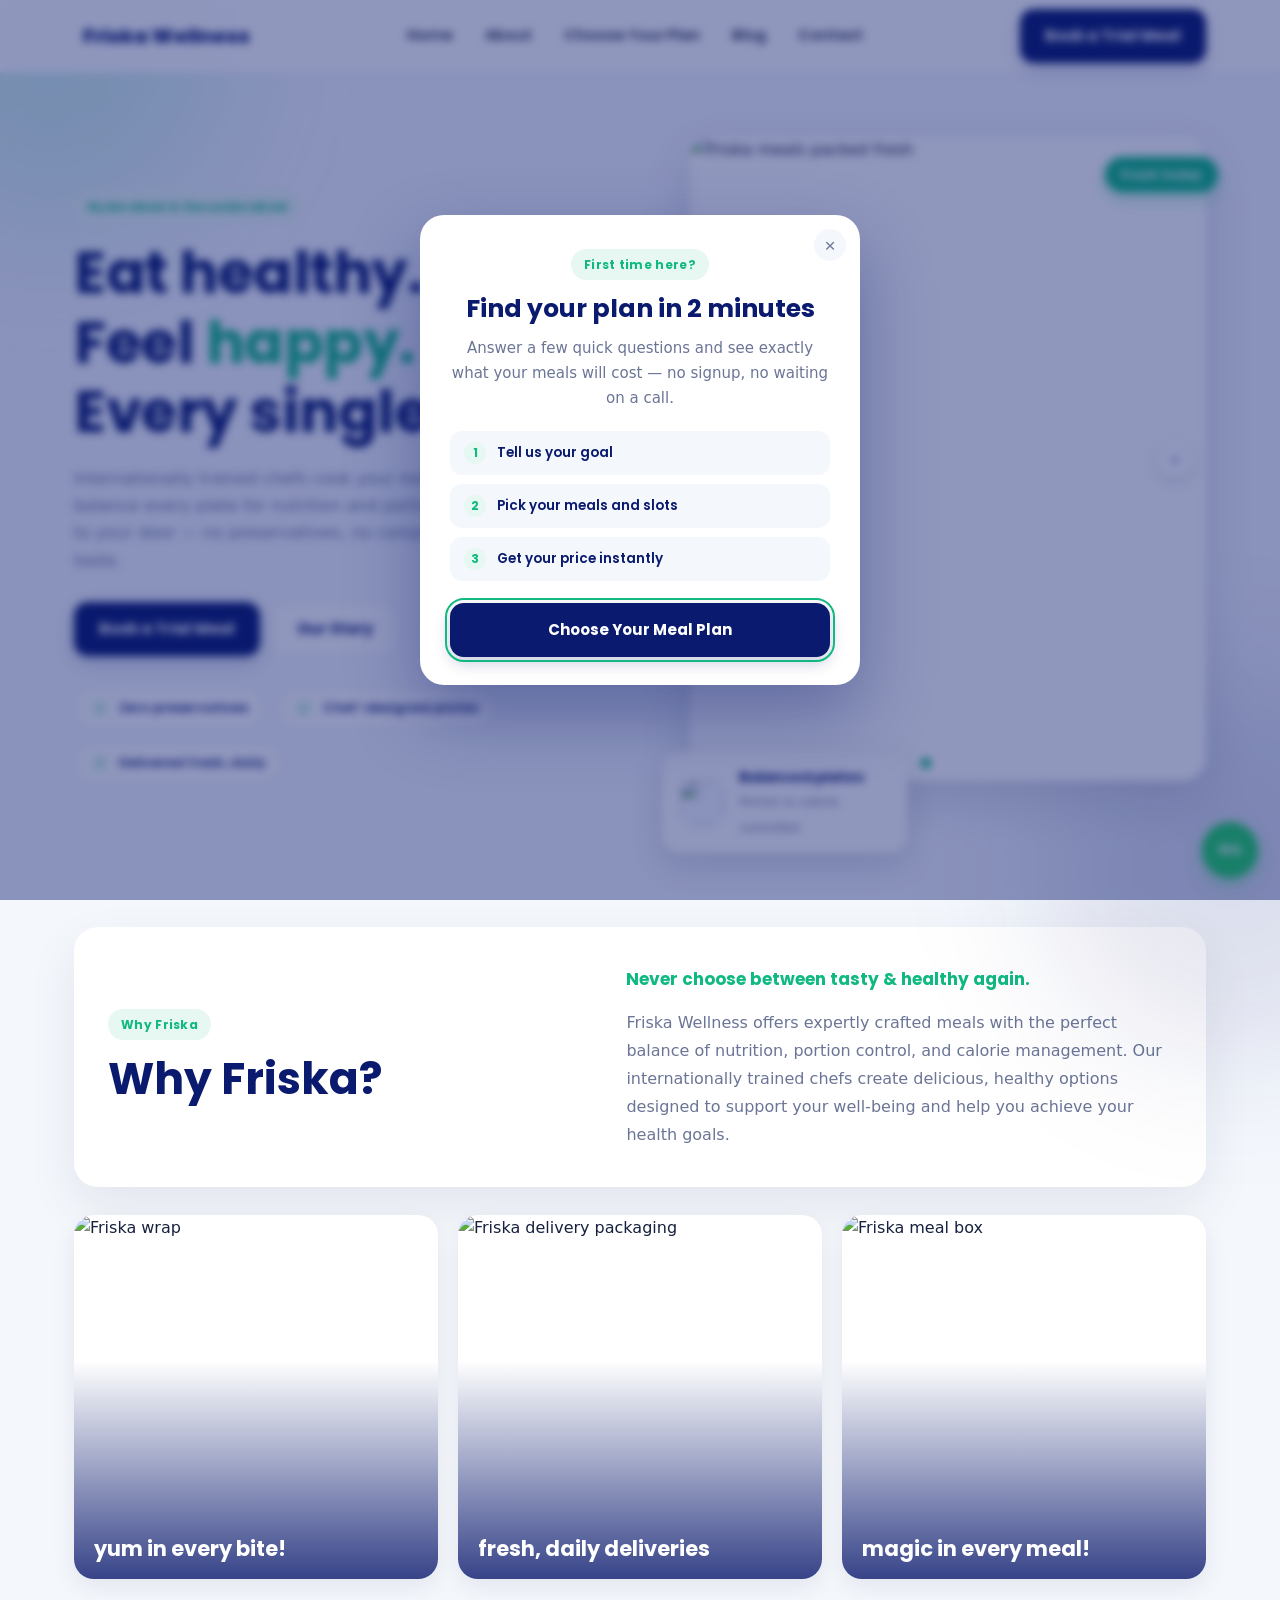
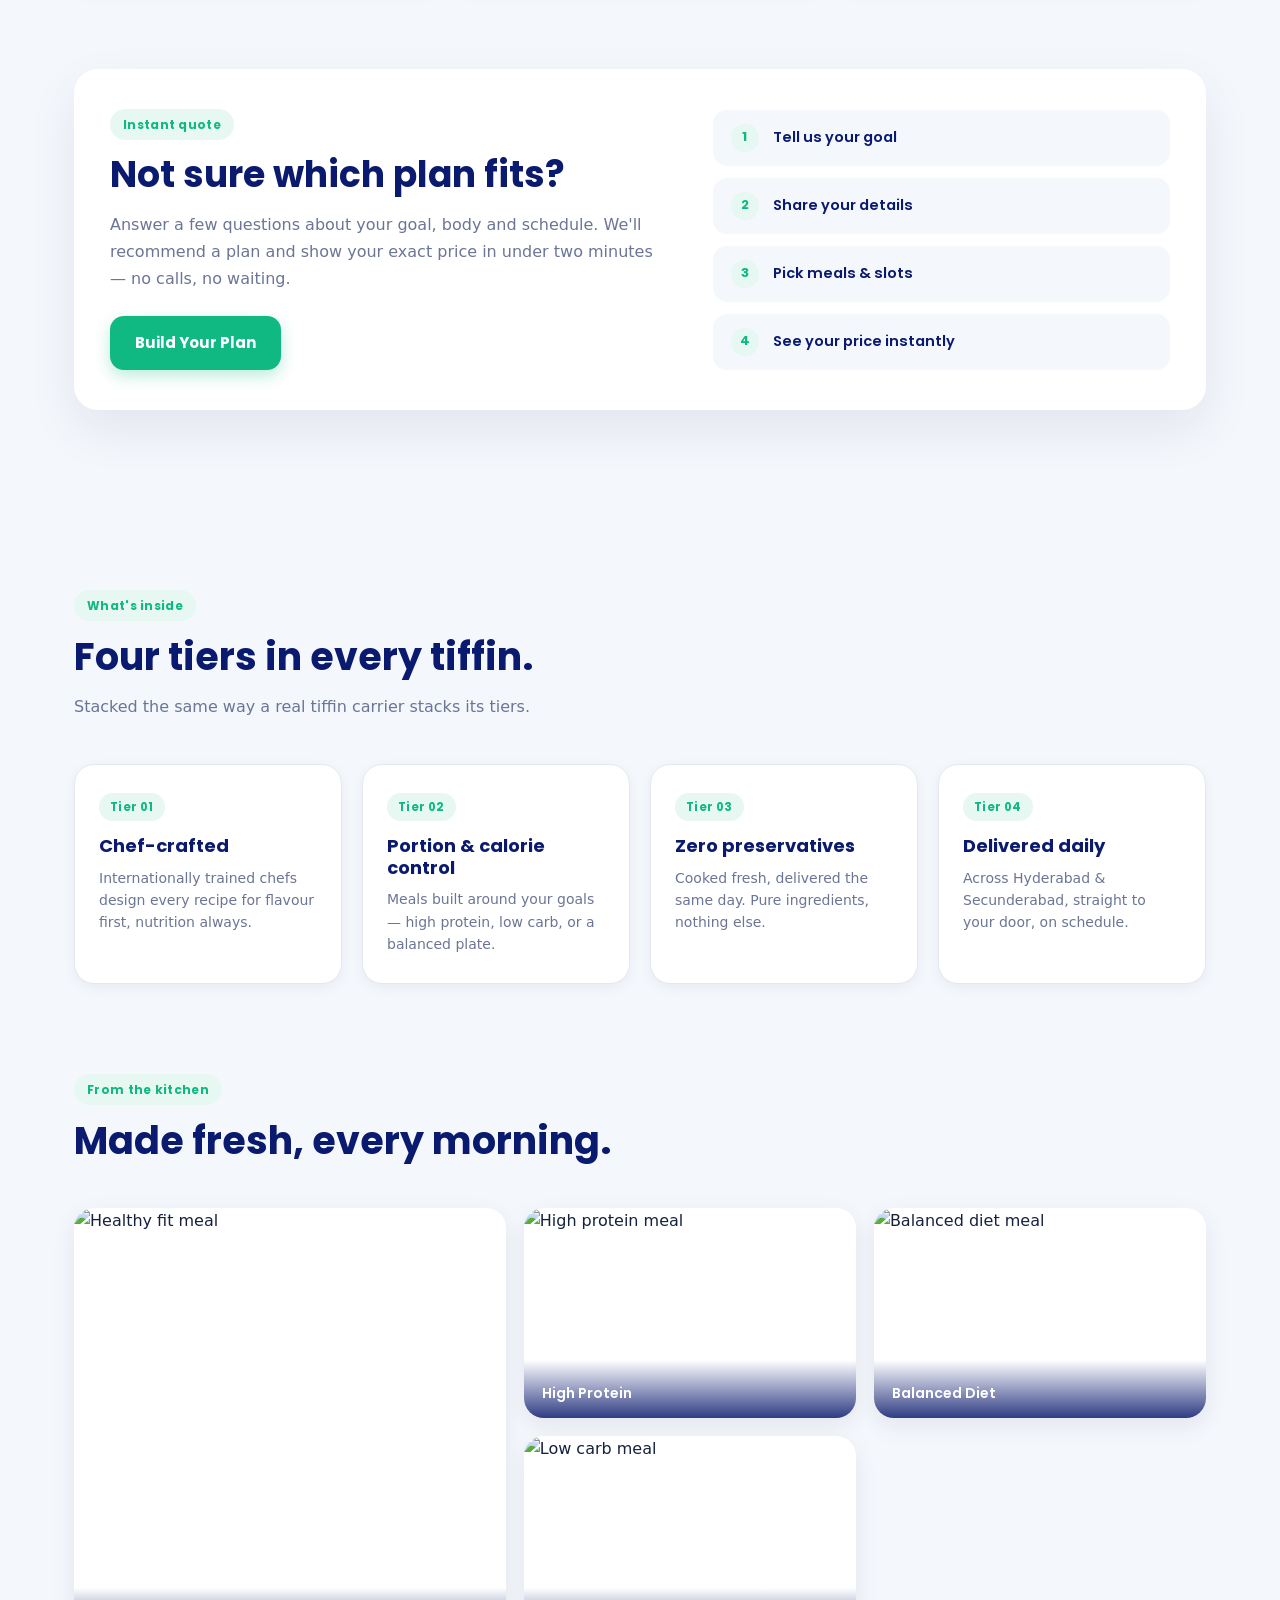
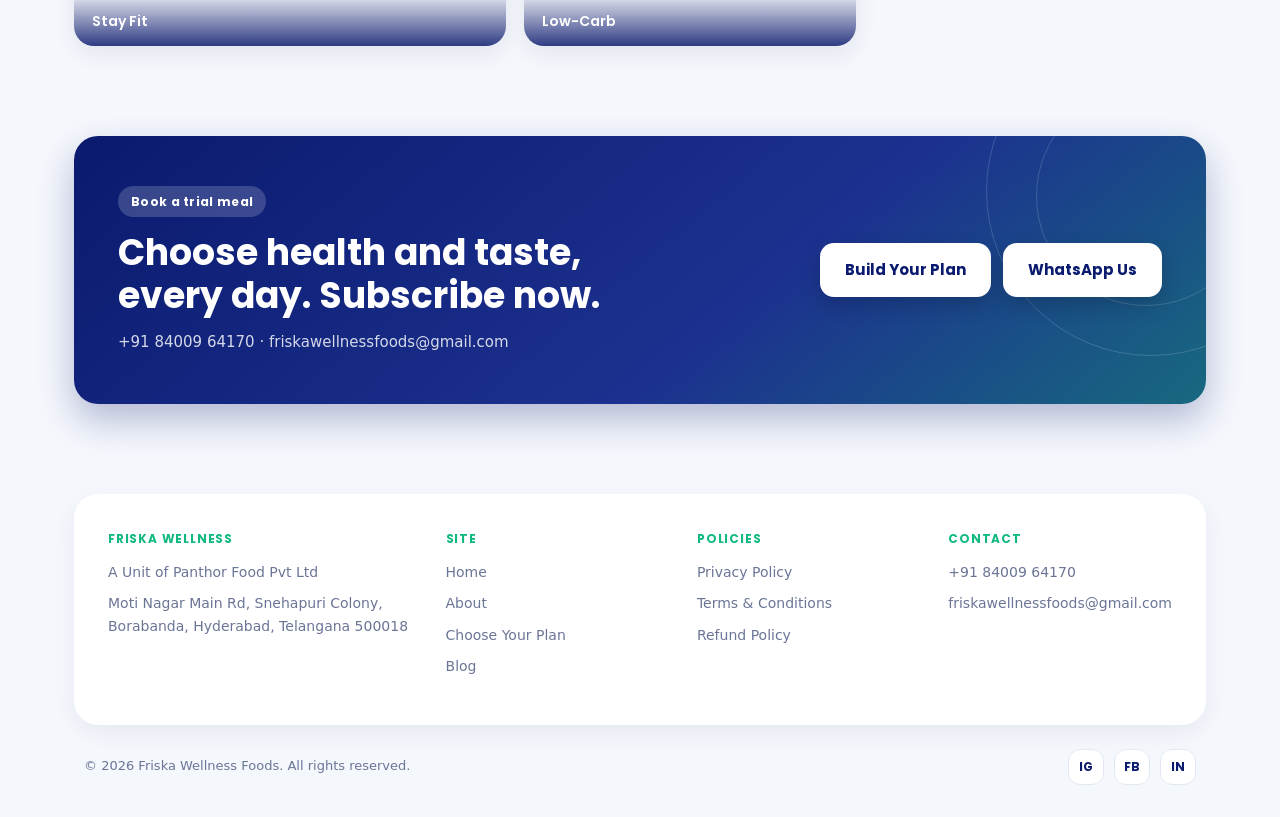
==== index.html @ bf052719 "Add files via upload" ====
<!doctype html>
<html lang="en">
<head>
<meta charset="UTF-8">
<meta name="viewport" content="width=device-width, initial-scale=1">
<title>Friska Wellness — Healthy Meals, Delivered Daily in Hyderabad</title>
<meta name="description" content="Chef-crafted, preservative-free meals delivered fresh across Hyderabad. Never choose between tasty and healthy again.">
<link rel="preconnect" href="https://fonts.googleapis.com">
<link rel="preconnect" href="https://fonts.gstatic.com" crossorigin>
<link href="https://fonts.googleapis.com/css2?family=Poppins:wght@500;600;700;800&display=swap" rel="stylesheet">
<link rel="stylesheet" href="css/style.css">
</head>
<body>

<header class="site-header">
  <div class="wrap">
    <a href="index.html" class="logo"><img src="assets/logo.png" alt="" class="logo-mark">Friska Wellness</a>
    <nav class="main-nav">
      <a href="index.html">Home</a>
      <a href="about.html">About</a>
      <a href="plan/index.html">Choose Your Plan</a>
      <a href="blog.html">Blog</a>
      <a href="index.html#contact">Contact</a>
    </nav>
    <div class="header-cta">
      <a class="btn btn-primary" href="plan/index.html">Book a Trial Meal</a>
    </div>
    <button class="nav-toggle" aria-label="Menu"><span></span><span></span><span></span></button>
  </div>
</header>

<section class="hero">
  <div class="wrap">
    <div>
      <span class="eyebrow">Hyderabad &amp; Secunderabad</span>
      <h1>Eat healthy.<br>Feel <em>happy.</em><br>Every single day.</h1>
      <p class="lede">Internationally trained chefs cook your meals fresh, balance every plate for nutrition and portion, and get it to your door — no preservatives, no compromise on taste.</p>
      <div class="hero-cta">
        <a class="btn btn-primary" href="plan/index.html">Book a Trial Meal</a>
        <a class="btn btn-outline" href="about.html">Our Story</a>
      </div>
      <div class="hero-badges">
        <div class="badge"><span class="ico">&#10003;</span>Zero preservatives</div>
        <div class="badge"><span class="ico">&#10003;</span>Chef-designed plates</div>
        <div class="badge"><span class="ico">&#10003;</span>Delivered fresh, daily</div>
      </div>
    </div>

    <div class="hero-visual">
      <span class="hero-tag">Fresh today</span>

      <div class="carousel">
        <div class="carousel-track">
          <div class="carousel-slide active"><img src="assets/hero-1.jpg" alt="Friska meals packed fresh"></div>
          <div class="carousel-slide"><img src="assets/hero-2.jpg" alt="Chef preparing a Friska plate"></div>
          <div class="carousel-slide"><img src="assets/hero-3.jpg" alt="Balanced Friska meal box"></div>
          <div class="carousel-slide"><img src="assets/hero-4.jpg" alt="Friska daily delivery"></div>
        </div>
        <button class="carousel-btn prev" aria-label="Previous image">&#8249;</button>
        <button class="carousel-btn next" aria-label="Next image">&#8250;</button>
        <div class="carousel-dots"></div>
      </div>

      <div class="hero-float">
        <div class="thumb"><img src="assets/float-thumb.jpg" alt=""></div>
        <div>
          <strong>Balanced plates</strong>
          <span>Portion &amp; calorie controlled</span>
        </div>
      </div>
    </div>
  </div>
</section>

<section class="why" id="why" data-reveal>
  <div class="wrap">
    <div class="why-qa">
      <div>
        <span class="eyebrow">Why Friska</span>
        <h2>Why Friska?</h2>
      </div>
      <div class="why-answer">
        <p class="kicker">Never choose between tasty &amp; healthy again.</p>
        <p>Friska Wellness offers expertly crafted meals with the perfect balance of nutrition, portion control, and calorie management. Our internationally trained chefs create delicious, healthy options designed to support your well-being and help you achieve your health goals.</p>
      </div>
    </div>

    <div class="why-cards">
      <figure class="why-card">
        <img src="assets/why-1.jpg" alt="Friska wrap">
        <figcaption>yum in every bite!</figcaption>
      </figure>
      <figure class="why-card">
        <img src="assets/why-2.jpg" alt="Friska delivery packaging">
        <figcaption>fresh, daily deliveries</figcaption>
      </figure>
      <figure class="why-card">
        <img src="assets/why-3.jpg" alt="Friska meal box">
        <figcaption>magic in every meal!</figcaption>
      </figure>
    </div>
  </div>
</section>

<section class="planner" data-reveal>
  <div class="wrap">
    <div class="planner-inner">
      <div>
        <span class="eyebrow">Instant quote</span>
        <h2>Not sure which plan fits?</h2>
        <p>Answer a few questions about your goal, body and schedule. We'll recommend a plan and show your exact price in under two minutes — no calls, no waiting.</p>
        <a class="btn btn-accent" href="plan/index.html">Build Your Plan</a>
      </div>
      <ul class="planner-steps">
        <li><span>1</span>Tell us your goal</li>
        <li><span>2</span>Share your details</li>
        <li><span>3</span>Pick meals &amp; slots</li>
        <li><span>4</span>See your price instantly</li>
      </ul>
    </div>
  </div>
</section>

<section class="tiers" data-reveal>
  <div class="wrap">
    <div class="section-head">
      <span class="eyebrow">What's inside</span>
      <h2>Four tiers in every tiffin.</h2>
      <p>Stacked the same way a real tiffin carrier stacks its tiers.</p>
    </div>
    <div class="tier-grid">
      <div class="tier-item">
        <div class="tier-media"><img src="assets/tier-1.jpg" alt=""></div>
        <div class="tier-body">
          <span class="tier-num">Tier 01</span>
          <h3>Chef-crafted</h3>
          <p>Internationally trained chefs design every recipe for flavour first, nutrition always.</p>
        </div>
      </div>
      <div class="tier-item">
        <div class="tier-media"><img src="assets/tier-2.jpg" alt=""></div>
        <div class="tier-body">
          <span class="tier-num">Tier 02</span>
          <h3>Portion &amp; calorie control</h3>
          <p>Meals built around your goals — high protein, low carb, or a balanced plate.</p>
        </div>
      </div>
      <div class="tier-item">
        <div class="tier-media"><img src="assets/tier-3.jpg" alt=""></div>
        <div class="tier-body">
          <span class="tier-num">Tier 03</span>
          <h3>Zero preservatives</h3>
          <p>Cooked fresh, delivered the same day. Pure ingredients, nothing else.</p>
        </div>
      </div>
      <div class="tier-item">
        <div class="tier-media"><img src="assets/tier-4.jpg" alt=""></div>
        <div class="tier-body">
          <span class="tier-num">Tier 04</span>
          <h3>Delivered daily</h3>
          <p>Across Hyderabad &amp; Secunderabad, straight to your door, on schedule.</p>
        </div>
      </div>
    </div>
  </div>
</section>

<section class="gallery" data-reveal>
  <div class="wrap">
    <div class="section-head">
      <span class="eyebrow">From the kitchen</span>
      <h2>Made fresh, every morning.</h2>
    </div>
    <div class="gallery-grid">
      <figure><img src="assets/gallery-1.jpg" alt="Healthy fit meal"><figcaption>Stay Fit</figcaption></figure>
      <figure><img src="assets/gallery-2.jpg" alt="High protein meal"><figcaption>High Protein</figcaption></figure>
      <figure><img src="assets/gallery-3.jpg" alt="Balanced diet meal"><figcaption>Balanced Diet</figcaption></figure>
      <figure><img src="assets/gallery-4.jpg" alt="Low carb meal"><figcaption>Low-Carb</figcaption></figure>
    </div>
  </div>
</section>

<section class="testimonials" data-reveal>
  <div class="wrap">
    <div class="section-head">
      <span class="eyebrow">Reviews</span>
      <h2>What our clients say.</h2>
    </div>
    <div id="reviews"></div>
  </div>
</section>

<section class="cta-band" id="contact" data-reveal>
  <div class="wrap">
    <div class="cta-inner">
      <span class="cta-ring"></span>
      <span class="cta-ring"></span>
    <div>
      <span class="eyebrow">Book a trial meal</span>
      <h2>Choose health and taste, every day. Subscribe now.</h2>
      <p>+91 84009 64170 · friskawellnessfoods@gmail.com</p>
    </div>
    <div style="display:flex;gap:12px;flex-wrap:wrap;position:relative;z-index:1;">
      <a class="btn" href="plan/index.html">Build Your Plan</a>
      <a class="btn btn-wa-ghost" href="https://wa.me/918400964170" target="_blank" rel="noopener">WhatsApp Us</a>
    </div>
  
    </div>
  </div>
</section>

<footer>
  <div class="wrap">
    <div class="footer-grid">
      <div>
        <h4>Friska Wellness</h4>
        <p>A Unit of Panthor Food Pvt Ltd</p>
        <p>Moti Nagar Main Rd, Snehapuri Colony, Borabanda, Hyderabad, Telangana 500018</p>
      </div>
      <div>
        <h4>Site</h4>
        <a href="index.html">Home</a>
        <a href="about.html">About</a>
        <a href="plan/index.html">Choose Your Plan</a>
        <a href="blog.html">Blog</a>
      </div>
      <div>
        <h4>Policies</h4>
        <a href="privacy-policy.html">Privacy Policy</a>
        <a href="terms-conditions.html">Terms &amp; Conditions</a>
        <a href="refund-policy.html">Refund Policy</a>
      </div>
      <div>
        <h4>Contact</h4>
        <a href="tel:+918400964170">+91 84009 64170</a>
        <a href="mailto:friskawellnessfoods@gmail.com">friskawellnessfoods@gmail.com</a>
      </div>
    </div>
    <div class="footer-bottom">
      <span>© <span id="year"></span> Friska Wellness Foods. All rights reserved.</span>
      <div class="social">
        <a href="https://www.instagram.com/friskawellness/" target="_blank" rel="noopener" aria-label="Instagram">IG</a>
        <a href="https://www.facebook.com/friskawellnessfoods" target="_blank" rel="noopener" aria-label="Facebook">FB</a>
        <a href="https://www.linkedin.com/company/friska-wellness/" target="_blank" rel="noopener" aria-label="LinkedIn">IN</a>
      </div>
    </div>
  </div>
</footer>

<a class="float-wa" href="https://wa.me/918400964170" target="_blank" rel="noopener" aria-label="WhatsApp us">WA</a>

<script src="js/main.js"></script>
<script>document.getElementById('year').textContent = new Date().getFullYear();</script>
</body>
</html>
---- css/style.css ----
/* Friska Wellness — site styles (matched to quote generator palette) */
:root{
  --navy:#0a1a6e;
  --navy-deep:#08155a;
  --accent:#10b981;
  --accent-soft:#e7f7f1;
  --bg:#f4f7fc;
  --ink:#16213e;
  --muted:#6b7596;
  --line:#e2e7f1;
  --white:#ffffff;

  --display:"Poppins",system-ui,sans-serif;
  --body:system-ui,-apple-system,BlinkMacSystemFont,"Segoe UI",Roboto,sans-serif;
  --container:1180px;
}

*{box-sizing:border-box;}
html{scroll-behavior:smooth;}
body{
  margin:0;background:var(--bg);color:var(--ink);
  font-family:var(--body);font-size:16px;line-height:1.6;
  position:relative;overflow-x:hidden;
  -webkit-font-smoothing:antialiased;
}
body::before,body::after{
  content:"";position:fixed;border-radius:50%;filter:blur(70px);z-index:0;pointer-events:none;
}
body::before{width:340px;height:340px;background:rgba(16,185,129,0.16);top:-120px;left:-120px;}
body::after{width:380px;height:380px;background:rgba(10,26,110,0.10);bottom:-160px;right:-140px;}

img{max-width:100%;display:block;}
a{color:inherit;}
h1,h2,h3,h4{font-family:var(--display);font-weight:700;line-height:1.2;margin:0;color:var(--navy);}
p{margin:0;}
.wrap{position:relative;z-index:1;max-width:var(--container);margin:0 auto;padding:0 24px;}

@media (prefers-reduced-motion: reduce){*{animation-duration:.01ms !important;transition-duration:.01ms !important;}}

[data-reveal]{opacity:0;transform:translateY(24px);transition:opacity .6s ease, transform .6s ease;}
[data-reveal].in{opacity:1;transform:translateY(0);}

.eyebrow{
  display:inline-flex;align-items:center;gap:7px;
  background:var(--accent-soft);color:var(--accent);
  font-family:var(--display);font-size:12px;font-weight:700;letter-spacing:.3px;
  padding:6px 13px;border-radius:99px;
}

/* ---------- Header ---------- */
.site-header{
  position:sticky;top:0;z-index:30;
  background:rgba(255,255,255,0.92);backdrop-filter:blur(8px);
  border-bottom:1px solid #eef1f7;
}
.site-header .wrap{display:flex;align-items:center;justify-content:space-between;height:72px;}
.logo{
  font-family:var(--display);font-size:20px;font-weight:800;
  text-decoration:none;color:var(--navy);display:flex;align-items:center;gap:9px;
}
.logo .dot{width:9px;height:9px;border-radius:50%;background:var(--accent);}
nav.main-nav{display:flex;align-items:center;gap:32px;}
nav.main-nav a{
  text-decoration:none;font-family:var(--display);font-size:14.5px;font-weight:600;
  color:var(--ink);position:relative;padding:4px 0;
}
nav.main-nav a::after{
  content:"";position:absolute;left:0;right:0;bottom:-2px;height:2px;background:var(--accent);
  transform:scaleX(0);transform-origin:left;transition:transform .25s ease;
}
nav.main-nav a:hover::after{transform:scaleX(1);}

.btn{
  display:inline-flex;align-items:center;justify-content:center;gap:8px;
  font-family:var(--display);padding:14px 24px;border-radius:14px;
  font-weight:700;font-size:15px;text-decoration:none;border:1.5px solid transparent;
  cursor:pointer;transition:transform .18s ease, box-shadow .18s ease, background .18s ease;
}
.btn-primary{background:var(--navy);color:#fff;box-shadow:0 6px 16px rgba(10,26,110,0.22);}
.btn-primary:hover{transform:translateY(-2px);box-shadow:0 10px 22px rgba(10,26,110,0.3);}
.btn-primary:active{background:var(--navy-deep);}
.btn-outline{background:var(--white);border-color:var(--line);color:var(--navy);}
.btn-outline:hover{border-color:#cfd5e6;transform:translateY(-2px);box-shadow:0 6px 16px rgba(20,33,62,0.08);}
.btn-accent{background:var(--accent);color:#fff;box-shadow:0 6px 16px rgba(16,185,129,0.28);}
.btn-accent:hover{transform:translateY(-2px);box-shadow:0 10px 22px rgba(16,185,129,0.36);}
.cta-inner .btn-wa-ghost{background:rgba(255,255,255,0.16);color:#fff;border:1.5px solid rgba(255,255,255,0.4);box-shadow:none;}
.cta-inner .btn-wa-ghost:hover{background:rgba(255,255,255,0.26);box-shadow:none;}

.nav-toggle{display:none;background:none;border:0;cursor:pointer;padding:6px;}
.nav-toggle span{display:block;width:24px;height:2px;background:var(--navy);margin:5px 0;border-radius:2px;}

/* ---------- Hero ---------- */
.hero{padding:64px 0 0;}
.hero .wrap{display:grid;grid-template-columns:1fr .92fr;gap:56px;align-items:center;}
.hero h1{font-size:clamp(38px,5vw,58px);margin-top:16px;letter-spacing:-.5px;}
.hero h1 em{font-style:normal;color:var(--accent);}
.hero p.lede{margin-top:18px;max-width:460px;font-size:16.5px;color:var(--muted);line-height:1.65;}
.hero-cta{margin-top:28px;display:flex;gap:12px;flex-wrap:wrap;}
.hero-badges{margin-top:32px;display:flex;gap:14px;flex-wrap:wrap;}
.hero-badges .badge{
  display:flex;align-items:center;gap:9px;
  background:var(--white);border:1.5px solid var(--line);border-radius:99px;
  padding:9px 15px;font-family:var(--display);font-size:13px;font-weight:600;color:var(--navy);
}
.hero-badges .badge .ico{
  width:20px;height:20px;border-radius:50%;background:var(--accent-soft);color:var(--accent);
  display:flex;align-items:center;justify-content:center;font-size:12px;font-weight:700;flex-shrink:0;
}

.hero-visual{position:relative;padding-bottom:56px;}

/* --- Carousel --- */
.carousel{
  position:relative;border-radius:24px;overflow:hidden;aspect-ratio:4/5;
  box-shadow:0 20px 50px rgba(20,33,62,0.14);z-index:1;background:var(--white);
}
.carousel-track{position:absolute;inset:0;}
.carousel-slide{position:absolute;inset:0;opacity:0;transition:opacity .7s ease;}
.carousel-slide.active{opacity:1;}
.carousel-slide img{width:100%;height:100%;object-fit:cover;}

.carousel-btn{
  position:absolute;top:50%;transform:translateY(-50%);z-index:4;
  width:38px;height:38px;border-radius:50%;border:none;cursor:pointer;
  background:rgba(255,255,255,0.92);color:var(--navy);
  font-size:18px;line-height:1;display:flex;align-items:center;justify-content:center;
  box-shadow:0 4px 12px rgba(20,33,62,0.15);
  transition:background .2s ease, transform .2s ease;
}
.carousel-btn:hover{background:#fff;transform:translateY(-50%) scale(1.08);}
.carousel-btn.prev{left:12px;}
.carousel-btn.next{right:12px;}

.carousel-dots{position:absolute;bottom:14px;left:0;right:0;z-index:4;display:flex;justify-content:center;gap:7px;}
.carousel-dots button{
  width:8px;height:8px;border-radius:50%;border:none;cursor:pointer;padding:0;
  background:rgba(255,255,255,0.55);transition:background .2s ease, transform .2s ease;
}
.carousel-dots button.active{background:var(--accent);transform:scale(1.3);}

.hero-float{
  position:absolute;left:-28px;bottom:-16px;z-index:3;
  background:var(--white);border-radius:18px;padding:14px 18px;
  box-shadow:0 12px 32px rgba(20,33,62,0.16);
  display:flex;align-items:center;gap:13px;max-width:245px;
}
.hero-float .thumb{width:46px;height:46px;border-radius:13px;overflow:hidden;flex-shrink:0;background:var(--bg);}
.hero-float .thumb img{width:100%;height:100%;object-fit:cover;}
.hero-float strong{display:block;font-family:var(--display);font-size:14px;color:var(--navy);}
.hero-float span{font-size:12px;color:var(--muted);}
.hero-tag{
  position:absolute;top:20px;right:-12px;z-index:5;
  background:var(--accent);color:#fff;
  font-family:var(--display);padding:8px 16px;border-radius:99px;
  font-size:12px;font-weight:700;
  box-shadow:0 6px 16px rgba(16,185,129,0.35);
}

/* ---------- Section heads ---------- */
.section-head{max-width:620px;margin-bottom:44px;}
.section-head h2{font-size:clamp(27px,3.2vw,38px);margin-top:13px;}
.section-head p{margin-top:14px;color:var(--muted);font-size:16px;}

/* ---------- Why (Q&A + caption cards) ---------- */
.why{padding:90px 0;}
.why-qa{
  display:grid;grid-template-columns:1fr 1.15fr;gap:44px;align-items:center;
  background:var(--white);border-radius:24px;padding:38px 34px;
  box-shadow:0 20px 50px rgba(20,33,62,0.08);
}
.why-qa h2{font-size:clamp(30px,3.6vw,44px);margin-top:13px;}
.why-answer .kicker{font-family:var(--display);font-size:17px;font-weight:700;color:var(--accent);margin-bottom:14px;}
.why-answer p{font-size:16px;color:var(--muted);line-height:1.75;}

.why-cards{margin-top:28px;display:grid;grid-template-columns:repeat(3,1fr);gap:20px;}
.why-card{
  position:relative;margin:0;border-radius:20px;overflow:hidden;aspect-ratio:1/1;
  background:var(--white);box-shadow:0 8px 24px rgba(20,33,62,0.08);
}
.why-card img{width:100%;height:100%;object-fit:cover;transition:transform .55s ease;}
.why-card:hover img{transform:scale(1.07);}
.why-card::after{content:"";position:absolute;inset:0;background:linear-gradient(to top, rgba(10,26,110,0.82), transparent 60%);}
.why-card figcaption{
  position:absolute;left:20px;right:20px;bottom:18px;z-index:2;
  font-family:var(--display);font-size:21px;font-weight:700;color:#fff;line-height:1.2;
}

/* ---------- Plan builder promo ---------- */
.planner{padding:0 0 90px;}
.planner-inner{
  display:grid;grid-template-columns:1.1fr .9fr;gap:44px;align-items:center;
  background:var(--white);border-radius:24px;padding:40px 36px;
  box-shadow:0 20px 50px rgba(20,33,62,0.08);
}
.planner-inner h2{font-size:clamp(26px,3vw,36px);margin-top:13px;}
.planner-inner > div > p{margin-top:14px;color:var(--muted);font-size:16px;line-height:1.7;}
.planner-inner .btn{margin-top:24px;}
.planner-steps{list-style:none;margin:0;padding:0;display:grid;gap:12px;}
.planner-steps li{
  display:flex;align-items:center;gap:14px;
  background:var(--bg);border-radius:14px;padding:14px 18px;
  font-family:var(--display);font-size:14.5px;font-weight:600;color:var(--navy);
}
.planner-steps li span{
  width:28px;height:28px;border-radius:50%;flex-shrink:0;
  background:var(--accent-soft);color:var(--accent);
  display:flex;align-items:center;justify-content:center;font-size:13px;font-weight:700;
}

/* ---------- Tiers ---------- */
.tiers{padding:90px 0;}
.tier-grid{display:grid;grid-template-columns:repeat(4,1fr);gap:20px;}
.tier-item{
  position:relative;overflow:hidden;
  background:var(--white);border-radius:20px;padding:28px 24px;
  border:1.5px solid var(--line);
  box-shadow:0 4px 14px rgba(20,33,62,0.05);
  transition:transform .3s ease, box-shadow .3s ease, border-color .3s ease;
}
.tier-item:hover{transform:translateY(-6px);box-shadow:0 16px 36px rgba(20,33,62,0.14);border-color:transparent;}
.tier-media{position:absolute;inset:0;opacity:0;transition:opacity .4s ease, transform .55s ease;transform:scale(1.06);}
.tier-media img{width:100%;height:100%;object-fit:cover;}
.tier-media::after{content:"";position:absolute;inset:0;background:linear-gradient(to top, rgba(10,26,110,0.92), rgba(10,26,110,0.55));}
.tier-item:hover .tier-media{opacity:1;transform:scale(1);}
.tier-body{position:relative;z-index:2;}
.tier-num{
  display:inline-block;font-family:var(--display);font-size:11.5px;font-weight:700;letter-spacing:.4px;
  background:var(--accent-soft);color:var(--accent);padding:5px 11px;border-radius:99px;
  transition:background .4s ease, color .4s ease;
}
.tier-item h3{font-size:18px;margin-top:14px;transition:color .4s ease;}
.tier-item p{margin-top:10px;font-size:14px;color:var(--muted);transition:color .4s ease;}
.tier-item:hover .tier-num{background:rgba(255,255,255,0.2);color:#fff;}
.tier-item:hover h3{color:#fff;}
.tier-item:hover p{color:rgba(255,255,255,0.85);}

/* ---------- Gallery ---------- */
.gallery{padding:0 0 90px;}
.gallery-grid{display:grid;grid-template-columns:1.3fr 1fr 1fr;grid-template-rows:repeat(2,210px);gap:18px;}
.gallery-grid figure{margin:0;position:relative;border-radius:20px;overflow:hidden;background:var(--white);box-shadow:0 8px 24px rgba(20,33,62,0.08);}
.gallery-grid figure:first-child{grid-row:span 2;}
.gallery-grid img{width:100%;height:100%;object-fit:cover;transition:transform .55s ease;}
.gallery-grid figure:hover img{transform:scale(1.07);}
.gallery-grid figcaption{
  position:absolute;bottom:0;left:0;right:0;padding:22px 18px 14px;
  font-family:var(--display);font-size:14px;font-weight:600;color:#fff;
  background:linear-gradient(to top, rgba(10,26,110,0.85), transparent);
}

/* ---------- Google reviews ---------- */
.testimonials{padding:0 0 90px;}

.rv-summary{
  display:flex;align-items:center;gap:18px;flex-wrap:wrap;
  background:var(--white);border-radius:20px;padding:20px 24px;margin-bottom:22px;
  box-shadow:0 8px 24px rgba(20,33,62,0.07);
}
.rv-score{font-family:var(--display);font-size:34px;font-weight:800;color:var(--navy);line-height:1;}
.rv-summary .rv-stars{font-size:16px;}
.rv-meta{font-size:13.5px;color:var(--muted);margin-top:4px;}
.rv-link{
  font-family:var(--display);font-size:13.5px;font-weight:600;
  color:var(--accent);text-decoration:none;white-space:nowrap;
}
.rv-link:hover{text-decoration:underline;}
.rv-nav{margin-left:auto;display:flex;align-items:center;gap:16px;}
.rv-arrows{display:flex;gap:8px;}
.rv-arrow{
  width:38px;height:38px;border-radius:50%;cursor:pointer;
  border:1.5px solid var(--line);background:var(--white);color:var(--navy);
  font-size:17px;line-height:1;display:flex;align-items:center;justify-content:center;
  transition:background .2s ease,color .2s ease,border-color .2s ease,opacity .2s ease;
}
.rv-arrow:hover{background:var(--navy);color:#fff;border-color:var(--navy);}
.rv-arrow[disabled]{opacity:.35;cursor:default;}
.rv-arrow[disabled]:hover{background:var(--white);color:var(--navy);border-color:var(--line);}

.rv-track{
  display:flex;gap:20px;align-items:stretch;
  overflow-x:auto;scroll-snap-type:x mandatory;
  scroll-behavior:smooth;
  padding:4px 4px 10px;margin:-4px -4px -10px;
  scrollbar-width:none;-ms-overflow-style:none;
}
.rv-track::-webkit-scrollbar{display:none;}

.rv-card{
  flex:0 0 calc((100% - 40px) / 3);
  scroll-snap-align:start;
  display:flex;flex-direction:column;
  background:var(--white);border-radius:20px;padding:24px 22px;
  box-shadow:0 8px 24px rgba(20,33,62,0.07);
  transition:transform .3s ease, box-shadow .3s ease;
}
.rv-card:hover{transform:translateY(-4px);box-shadow:0 16px 36px rgba(20,33,62,0.12);}
.rv-head{display:flex;align-items:center;gap:12px;margin-bottom:13px;}
.rv-avatar{
  width:42px;height:42px;border-radius:50%;flex-shrink:0;object-fit:cover;
  background:var(--accent-soft);color:var(--accent);
  display:flex;align-items:center;justify-content:center;
  font-family:var(--display);font-size:15px;font-weight:700;
}
.rv-who{min-width:0;}
.rv-name{
  font-family:var(--display);font-size:14.5px;font-weight:600;color:var(--navy);
  white-space:nowrap;overflow:hidden;text-overflow:ellipsis;
}
.rv-when{font-size:12px;color:var(--muted);margin-top:2px;}
.rv-stars{color:#F5A623;letter-spacing:2px;font-size:14px;}
.rv-stars .off{color:#dfe3ec;}
.rv-text{margin-top:11px;font-size:14.5px;color:var(--ink);line-height:1.7;}
.rv-more{
  background:none;border:none;padding:0;margin-top:6px;cursor:pointer;align-self:flex-start;
  font-family:var(--display);font-size:13px;font-weight:600;color:var(--accent);
}
.rv-more:hover{text-decoration:underline;}
.rv-badge{
  display:flex;align-items:center;gap:6px;margin-top:auto;padding-top:14px;
  font-size:11.5px;color:var(--muted);
}
.rv-badge svg{width:14px;height:14px;flex-shrink:0;}

.rv-dots{display:flex;justify-content:center;gap:7px;margin-top:18px;}
.rv-dots button{
  width:8px;height:8px;border-radius:50%;border:none;cursor:pointer;padding:0;
  background:#cfd5e6;transition:background .2s ease,transform .2s ease;
}
.rv-dots button.active{background:var(--accent);transform:scale(1.3);}

.rv-state{
  background:var(--white);border-radius:20px;padding:34px 24px;text-align:center;
  box-shadow:0 8px 24px rgba(20,33,62,0.07);color:var(--muted);font-size:14.5px;
}

@media (max-width:1000px){
  .rv-card{flex:0 0 calc((100% - 20px) / 2);}
}
@media (max-width:680px){
  .rv-card{flex:0 0 86%;}
  .rv-nav{margin-left:0;width:100%;justify-content:space-between;}
}

/* ---------- CTA band ---------- */
.cta-band{padding:0 0 90px;}
.cta-inner{
  position:relative;overflow:hidden;
  background:linear-gradient(140deg,var(--navy) 0%,#1c318f 60%,#13a06f 140%);
  border-radius:24px;padding:50px 44px;color:#fff;
  box-shadow:0 16px 36px rgba(10,26,110,0.28);
  display:flex;align-items:center;justify-content:space-between;gap:32px;flex-wrap:wrap;
}
.cta-inner > div{position:relative;z-index:1;}
.cta-inner .eyebrow{background:rgba(255,255,255,0.18);color:#fff;}
.cta-inner h2{font-size:clamp(25px,3vw,36px);color:#fff;max-width:560px;margin-top:14px;}
.cta-inner p{margin-top:12px;color:rgba(255,255,255,0.82);font-size:15px;}
.cta-inner .btn{position:relative;z-index:1;background:#fff;color:var(--navy);box-shadow:0 8px 20px rgba(0,0,0,0.18);}
.cta-inner .btn:hover{transform:translateY(-2px);box-shadow:0 12px 26px rgba(0,0,0,0.24);}
.cta-ring{position:absolute;border-radius:50%;border:1px solid rgba(255,255,255,0.16);}
.cta-ring:nth-of-type(1){right:-110px;top:-110px;width:330px;height:330px;}
.cta-ring:nth-of-type(2){right:-50px;top:-50px;width:220px;height:220px;}

/* ---------- Footer ---------- */
footer{padding:0 0 32px;}
.footer-grid{
  display:grid;grid-template-columns:1.4fr 1fr 1fr 1fr;gap:36px;
  background:var(--white);border-radius:24px;padding:38px 34px;
  box-shadow:0 8px 24px rgba(20,33,62,0.06);
}
.footer-grid h4{
  font-family:var(--display);font-size:12px;text-transform:uppercase;letter-spacing:.8px;
  color:var(--accent);margin-bottom:15px;font-weight:700;
}
.footer-grid a,.footer-grid p{display:block;font-size:14px;color:var(--muted);text-decoration:none;margin-bottom:9px;}
.footer-grid a:hover{color:var(--navy);}
.footer-bottom{
  display:flex;justify-content:space-between;align-items:center;
  padding:24px 10px 0;font-size:13px;color:var(--muted);flex-wrap:wrap;gap:12px;
}
.footer-bottom .social{display:flex;gap:10px;}
.footer-bottom .social a{
  width:36px;height:36px;border-radius:12px;background:var(--white);border:1.5px solid var(--line);
  display:flex;align-items:center;justify-content:center;
  font-family:var(--display);font-size:12px;font-weight:700;
  text-decoration:none;color:var(--navy);
  transition:background .2s ease, color .2s ease, border-color .2s ease;
}
.footer-bottom .social a:hover{background:var(--navy);color:#fff;border-color:var(--navy);}


/* ---------- First-visit modal ---------- */
.fv-overlay{
  position:fixed;inset:0;z-index:200;
  background:rgba(10,26,110,0.45);backdrop-filter:blur(4px);
  display:flex;align-items:center;justify-content:center;padding:20px;
  opacity:0;pointer-events:none;transition:opacity .3s ease;
}
.fv-overlay.show{opacity:1;pointer-events:auto;}
.fv-modal{
  position:relative;width:100%;max-width:440px;
  background:var(--white);border-radius:24px;padding:34px 30px 28px;
  box-shadow:0 30px 70px rgba(10,26,110,0.35);
  transform:translateY(16px) scale(.97);transition:transform .3s ease;
  text-align:center;
}
.fv-overlay.show .fv-modal{transform:translateY(0) scale(1);}
.fv-close{
  position:absolute;top:14px;right:14px;
  width:32px;height:32px;border-radius:50%;border:none;cursor:pointer;
  background:var(--bg);color:var(--muted);font-size:19px;line-height:1;
  display:flex;align-items:center;justify-content:center;
  transition:background .2s ease,color .2s ease;
}
.fv-close:hover{background:#e6ebf5;color:var(--navy);}
.fv-modal .eyebrow{margin-bottom:14px;}
.fv-modal h3{font-size:25px;line-height:1.2;}
.fv-modal p{margin-top:12px;font-size:15px;color:var(--muted);line-height:1.65;}
.fv-points{
  list-style:none;margin:20px 0 0;padding:0;
  display:flex;flex-direction:column;gap:9px;text-align:left;
}
.fv-points li{
  display:flex;align-items:center;gap:11px;
  background:var(--bg);border-radius:12px;padding:11px 14px;
  font-family:var(--display);font-size:13.5px;font-weight:600;color:var(--navy);
}
.fv-points li b{
  width:22px;height:22px;border-radius:50%;flex-shrink:0;
  background:var(--accent-soft);color:var(--accent);
  display:flex;align-items:center;justify-content:center;font-size:12px;
}
.fv-modal .btn{width:100%;margin-top:22px;}
@media (max-width:520px){
  .fv-modal{padding:30px 22px 24px;border-radius:20px;}
  .fv-modal h3{font-size:22px;}
}

/* ---------- Floating WhatsApp ---------- */
.float-wa{
  position:fixed;right:22px;bottom:22px;z-index:60;
  width:56px;height:56px;border-radius:50%;background:#25D366;
  display:flex;align-items:center;justify-content:center;
  box-shadow:0 6px 16px rgba(37,211,102,0.4);
  text-decoration:none;color:#fff;font-family:var(--display);font-size:13px;font-weight:700;
  transition:transform .2s ease;
}
.float-wa:hover{transform:scale(1.08);}

/* ---------- Blog cards ---------- */
.post-grid{display:grid;grid-template-columns:repeat(3,1fr);gap:22px;}
.post-card{
  background:var(--white);border-radius:20px;overflow:hidden;
  box-shadow:0 8px 24px rgba(20,33,62,0.07);
  transition:transform .3s ease, box-shadow .3s ease;
}
.post-card:hover{transform:translateY(-5px);box-shadow:0 16px 36px rgba(20,33,62,0.12);}
.post-card img{width:100%;aspect-ratio:4/3;object-fit:cover;}
.post-card .body{padding:22px 20px;}
.post-card .eyebrow{margin-bottom:11px;}
.post-card h3{font-size:17px;}
.post-card p{margin-top:9px;font-size:14px;color:var(--muted);}

/* ---------- Legal pages ---------- */
.legal{
  position:relative;z-index:1;max-width:820px;margin:40px auto 70px;
  background:var(--white);border-radius:24px;padding:44px 42px;
  box-shadow:0 20px 50px rgba(20,33,62,0.08);
}
.legal h1{font-size:32px;margin-bottom:24px;}
.legal h2{font-family:var(--display);font-size:16.5px;color:var(--navy);margin-top:30px;margin-bottom:9px;font-weight:700;}
.legal h3{font-family:var(--display);font-size:14.5px;color:var(--ink);margin-top:18px;margin-bottom:6px;font-weight:600;}
.legal p,.legal li{color:var(--muted);font-size:14.5px;line-height:1.75;}
.legal ul{padding-left:20px;margin:9px 0;}
.legal > p:first-of-type{font-size:15.5px;color:var(--ink);}
.legal a{color:var(--accent);}
.legal .thanks{margin-top:34px;padding-top:22px;border-top:1px solid var(--line);font-style:italic;}

/* ---------- Responsive ---------- */
@media (max-width:1000px){
  .hero .wrap{grid-template-columns:1fr;}
  .hero-visual{max-width:400px;margin:0 auto;}
  .why-qa{grid-template-columns:1fr;gap:22px;padding:30px 26px;}
  .why-cards{grid-template-columns:1fr;}
  .planner-inner{grid-template-columns:1fr;gap:26px;padding:32px 26px;}
  .tier-grid{grid-template-columns:repeat(2,1fr);}
  .gallery-grid{grid-template-columns:1fr 1fr;grid-template-rows:210px 210px 210px;}
  .rv-card{flex:0 0 calc((100% - 20px) / 2);}
  .rv-nav.prev{left:-6px;}
  .rv-nav.next{right:-6px;}
  .post-grid{grid-template-columns:1fr;}
  .footer-grid{grid-template-columns:1fr 1fr;}
  .cta-inner{padding:38px 30px;}
}
@media (max-width:680px){
  nav.main-nav{
    position:fixed;inset:72px 0 0 0;background:var(--bg);
    flex-direction:column;padding:32px 24px;gap:24px;
    transform:translateX(100%);transition:transform .3s ease;
  }
  nav.main-nav.open{transform:translateX(0);}
  .nav-toggle{display:block;}
  .header-cta{display:none;}
  .tier-grid{grid-template-columns:1fr;}
  .rv-card{flex:0 0 100%;}
  .rv-nav{display:none;}
  .gallery-grid{grid-template-columns:1fr;grid-template-rows:210px;}
  .gallery-grid figure{grid-column:span 1 !important;grid-row:span 1 !important;}
  .hero-float{left:0;}
  .legal{padding:32px 24px;margin:24px 16px 60px;}
}
a:focus-visible,button:focus-visible{outline:2px solid var(--accent);outline-offset:3px;}
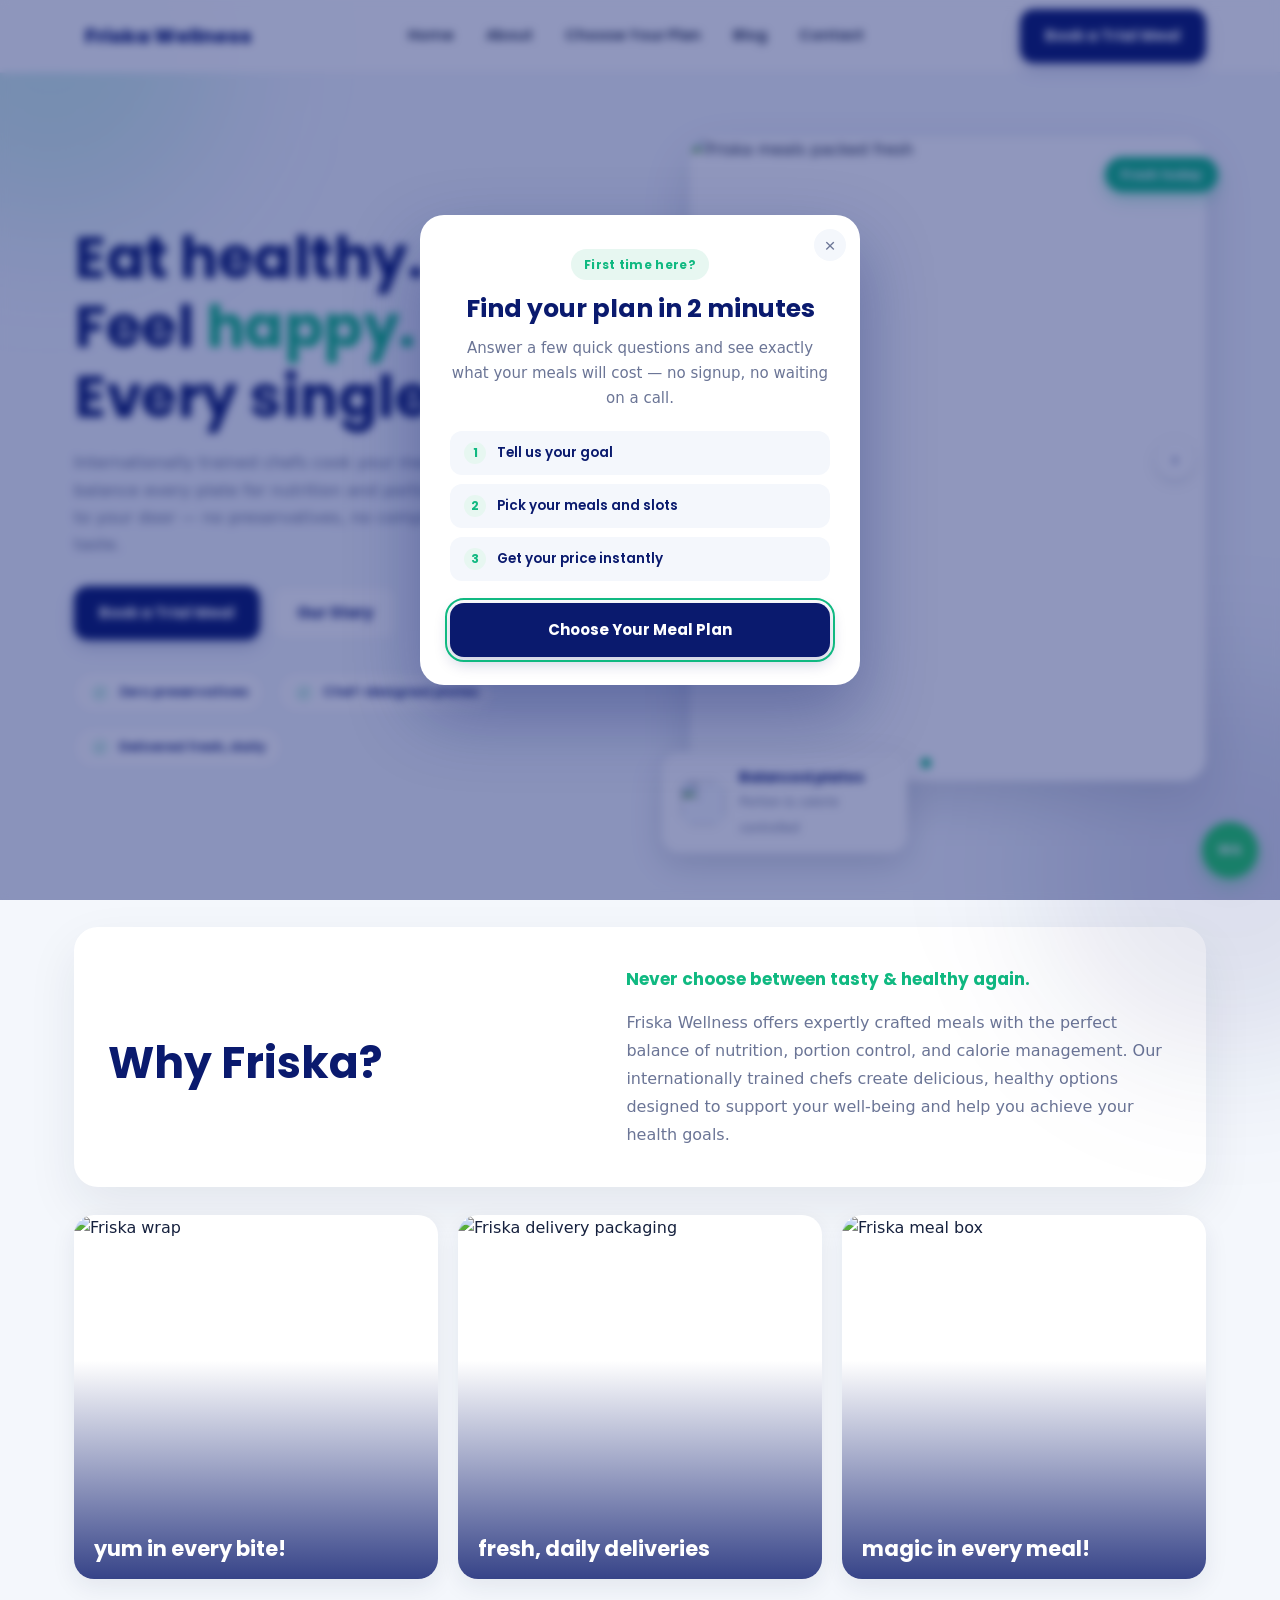
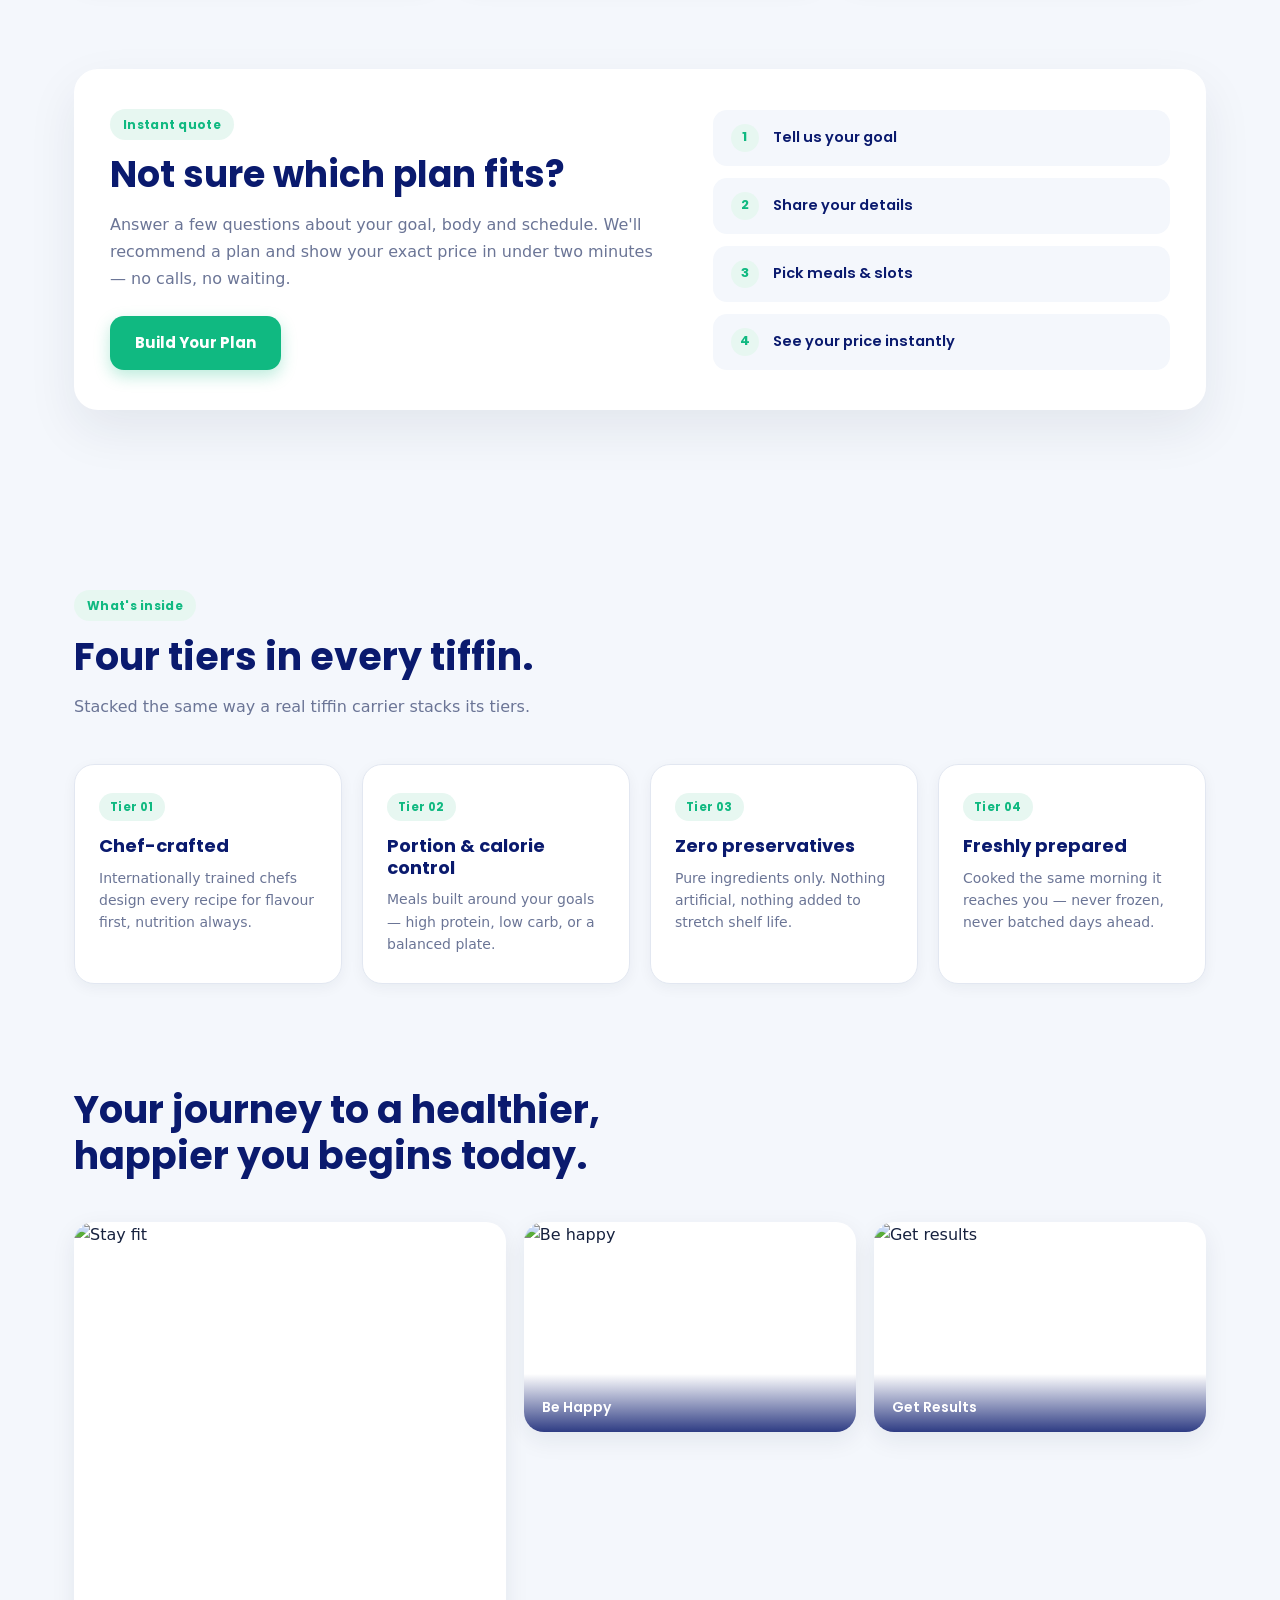
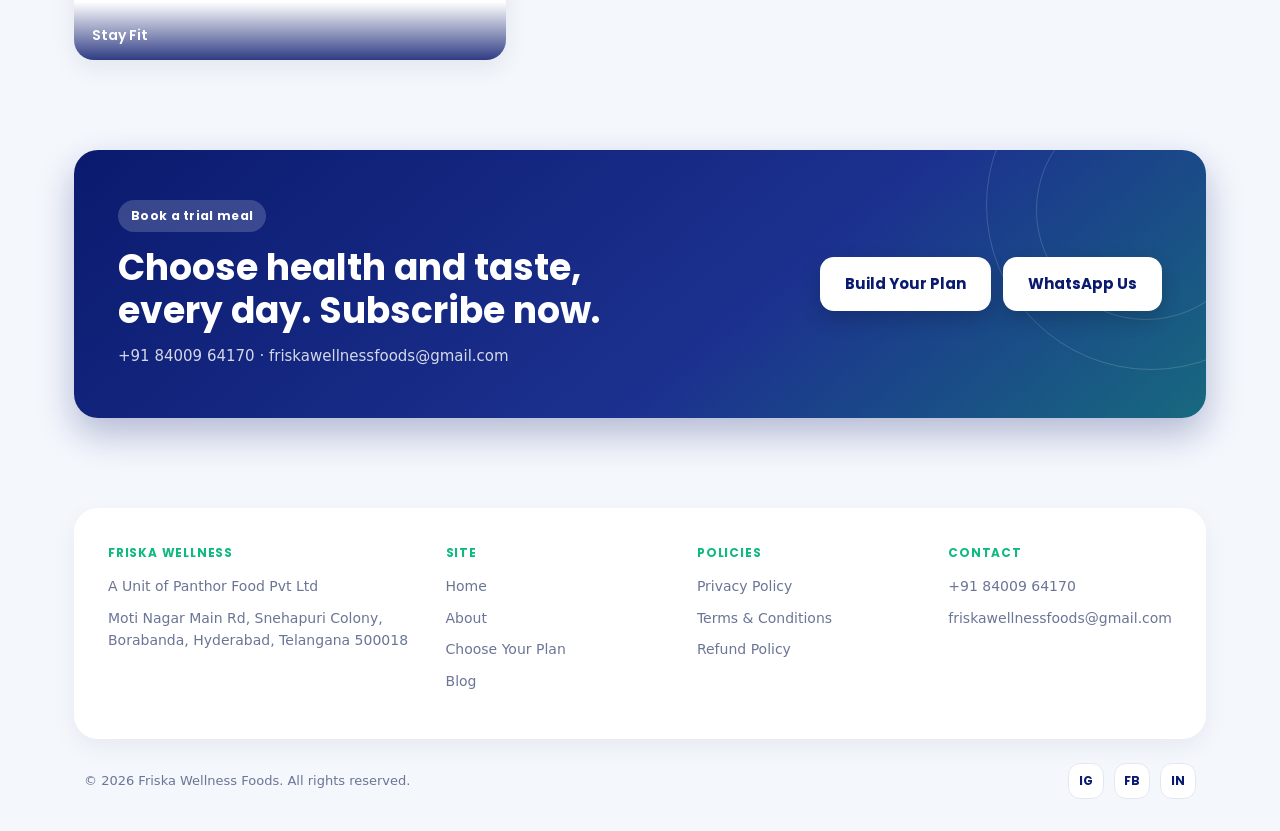
==== commit a72d7470: "Update index.html" ====
--- a/index.html
+++ b/index.html
@@ -32,7 +32,6 @@
 <section class="hero">
   <div class="wrap">
     <div>
-      <span class="eyebrow">Hyderabad &amp; Secunderabad</span>
       <h1>Eat healthy.<br>Feel <em>happy.</em><br>Every single day.</h1>
       <p class="lede">Internationally trained chefs cook your meals fresh, balance every plate for nutrition and portion, and get it to your door — no preservatives, no compromise on taste.</p>
       <div class="hero-cta">
@@ -76,7 +75,6 @@
   <div class="wrap">
     <div class="why-qa">
       <div>
-        <span class="eyebrow">Why Friska</span>
         <h2>Why Friska?</h2>
       </div>
       <div class="why-answer">
@@ -150,15 +148,15 @@
         <div class="tier-body">
           <span class="tier-num">Tier 03</span>
           <h3>Zero preservatives</h3>
-          <p>Cooked fresh, delivered the same day. Pure ingredients, nothing else.</p>
+          <p>Pure ingredients only. Nothing artificial, nothing added to stretch shelf life.</p>
         </div>
       </div>
       <div class="tier-item">
         <div class="tier-media"><img src="assets/tier-4.jpg" alt=""></div>
         <div class="tier-body">
           <span class="tier-num">Tier 04</span>
-          <h3>Delivered daily</h3>
-          <p>Across Hyderabad &amp; Secunderabad, straight to your door, on schedule.</p>
+          <h3>Freshly prepared</h3>
+          <p>Cooked the same morning it reaches you — never frozen, never batched days ahead.</p>
         </div>
       </div>
     </div>
@@ -168,14 +166,24 @@
 <section class="gallery" data-reveal>
   <div class="wrap">
     <div class="section-head">
-      <span class="eyebrow">From the kitchen</span>
-      <h2>Made fresh, every morning.</h2>
+      <h2>Your journey to a healthier, happier you begins today.</h2>
     </div>
     <div class="gallery-grid">
-      <figure><img src="assets/gallery-1.jpg" alt="Healthy fit meal"><figcaption>Stay Fit</figcaption></figure>
-      <figure><img src="assets/gallery-2.jpg" alt="High protein meal"><figcaption>High Protein</figcaption></figure>
-      <figure><img src="assets/gallery-3.jpg" alt="Balanced diet meal"><figcaption>Balanced Diet</figcaption></figure>
-      <figure><img src="assets/gallery-4.jpg" alt="Low carb meal"><figcaption>Low-Carb</figcaption></figure>
+      <figure>
+        <img class="g-img g-base" src="assets/gallery-1.jpg" alt="Stay fit">
+        <img class="g-img g-hover" src="assets/gallery-1-hover.jpg" alt="" aria-hidden="true">
+        <figcaption>Stay Fit</figcaption>
+      </figure>
+      <figure>
+        <img class="g-img g-base" src="assets/gallery-2.jpg" alt="Be happy">
+        <img class="g-img g-hover" src="assets/gallery-2-hover.jpg" alt="" aria-hidden="true">
+        <figcaption>Be Happy</figcaption>
+      </figure>
+      <figure>
+        <img class="g-img g-base" src="assets/gallery-3.jpg" alt="Get results">
+        <img class="g-img g-hover" src="assets/gallery-3-hover.jpg" alt="" aria-hidden="true">
+        <figcaption>Get Results</figcaption>
+      </figure>
     </div>
   </div>
 </section>
@@ -183,7 +191,6 @@
 <section class="testimonials" data-reveal>
   <div class="wrap">
     <div class="section-head">
-      <span class="eyebrow">Reviews</span>
       <h2>What our clients say.</h2>
     </div>
     <div id="reviews"></div>
--- a/css/style.css
+++ b/css/style.css
@@ -56,9 +56,9 @@
 .site-header .wrap{display:flex;align-items:center;justify-content:space-between;height:72px;}
 .logo{
   font-family:var(--display);font-size:20px;font-weight:800;
-  text-decoration:none;color:var(--navy);display:flex;align-items:center;gap:9px;
-}
-.logo .dot{width:9px;height:9px;border-radius:50%;background:var(--accent);}
+  text-decoration:none;color:var(--navy);display:flex;align-items:center;gap:11px;
+}
+.logo-mark{height:38px;width:auto;object-fit:contain;flex-shrink:0;}
 nav.main-nav{display:flex;align-items:center;gap:32px;}
 nav.main-nav a{
   text-decoration:none;font-family:var(--display);font-size:14.5px;font-weight:600;
@@ -491,6 +491,8 @@
   .cta-inner{padding:38px 30px;}
 }
 @media (max-width:680px){
+  .logo{font-size:17px;gap:9px;}
+  .logo-mark{height:32px;}
   nav.main-nav{
     position:fixed;inset:72px 0 0 0;background:var(--bg);
     flex-direction:column;padding:32px 24px;gap:24px;
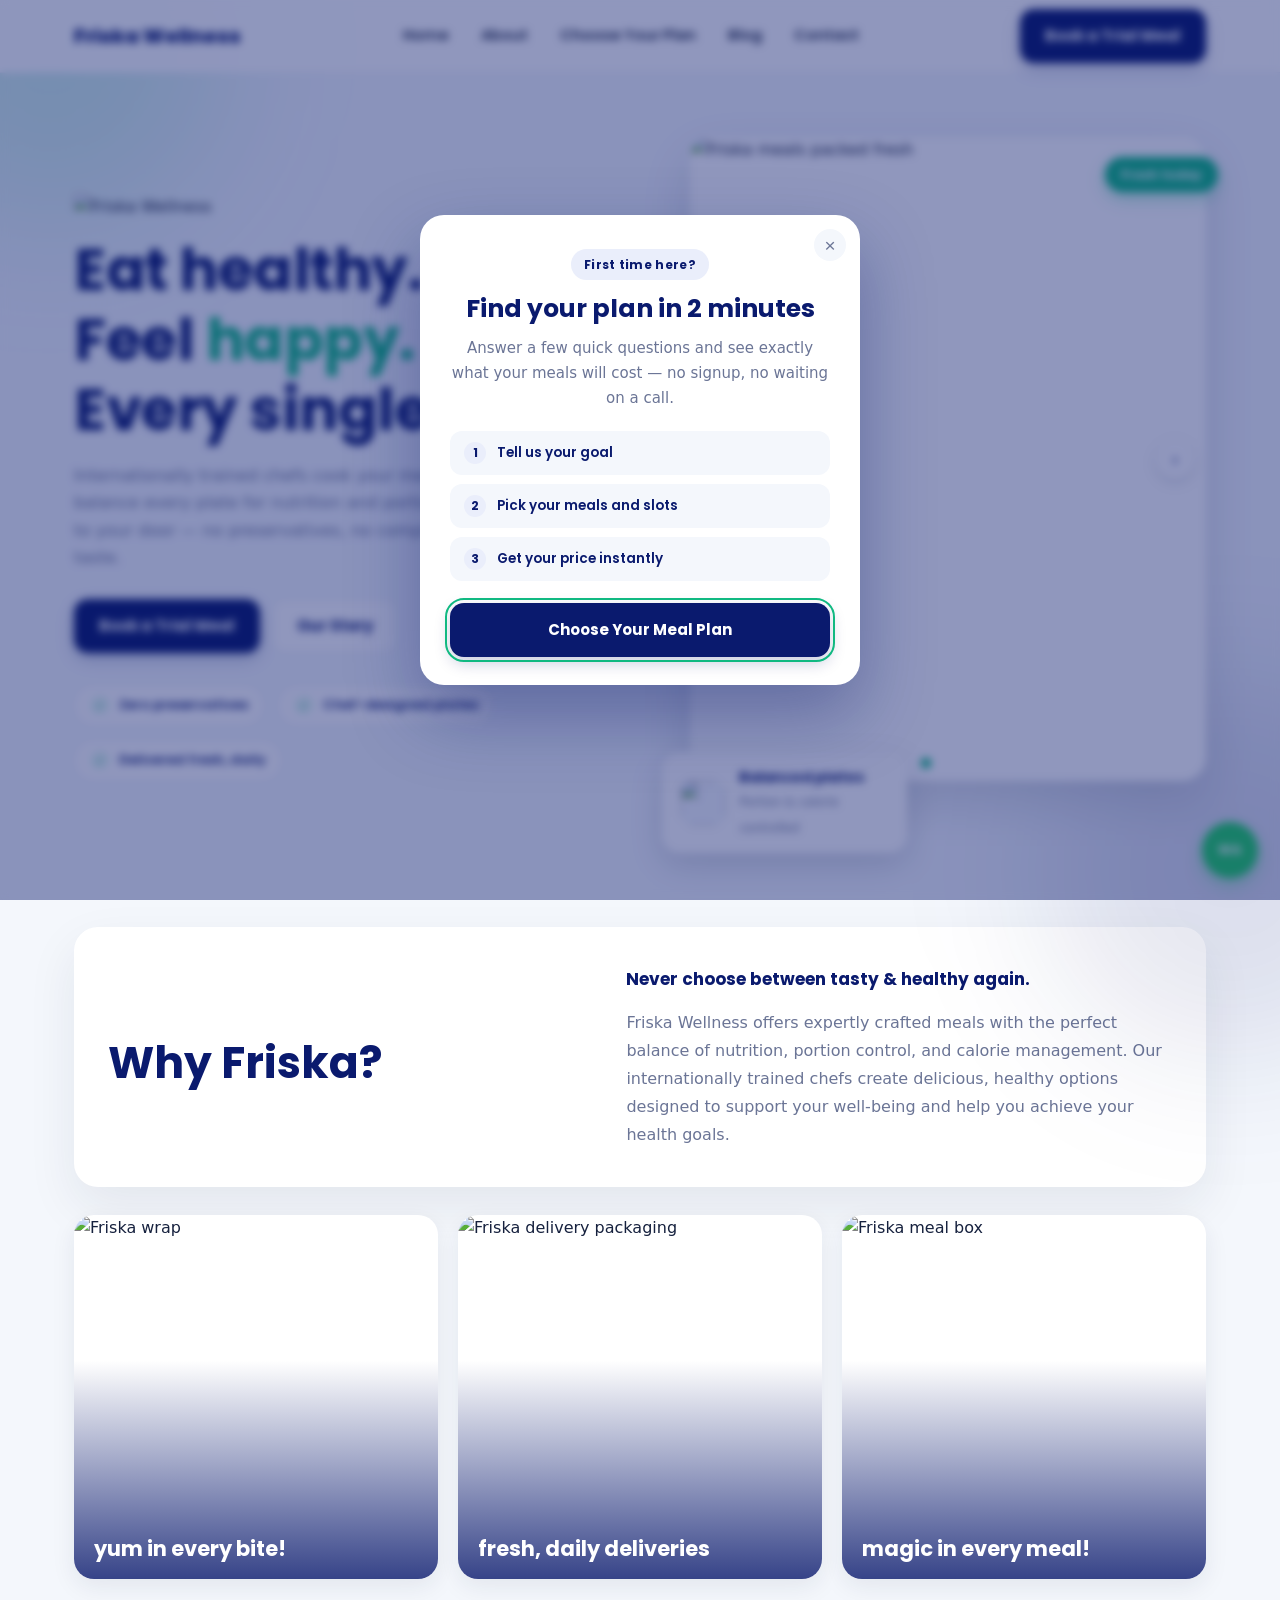
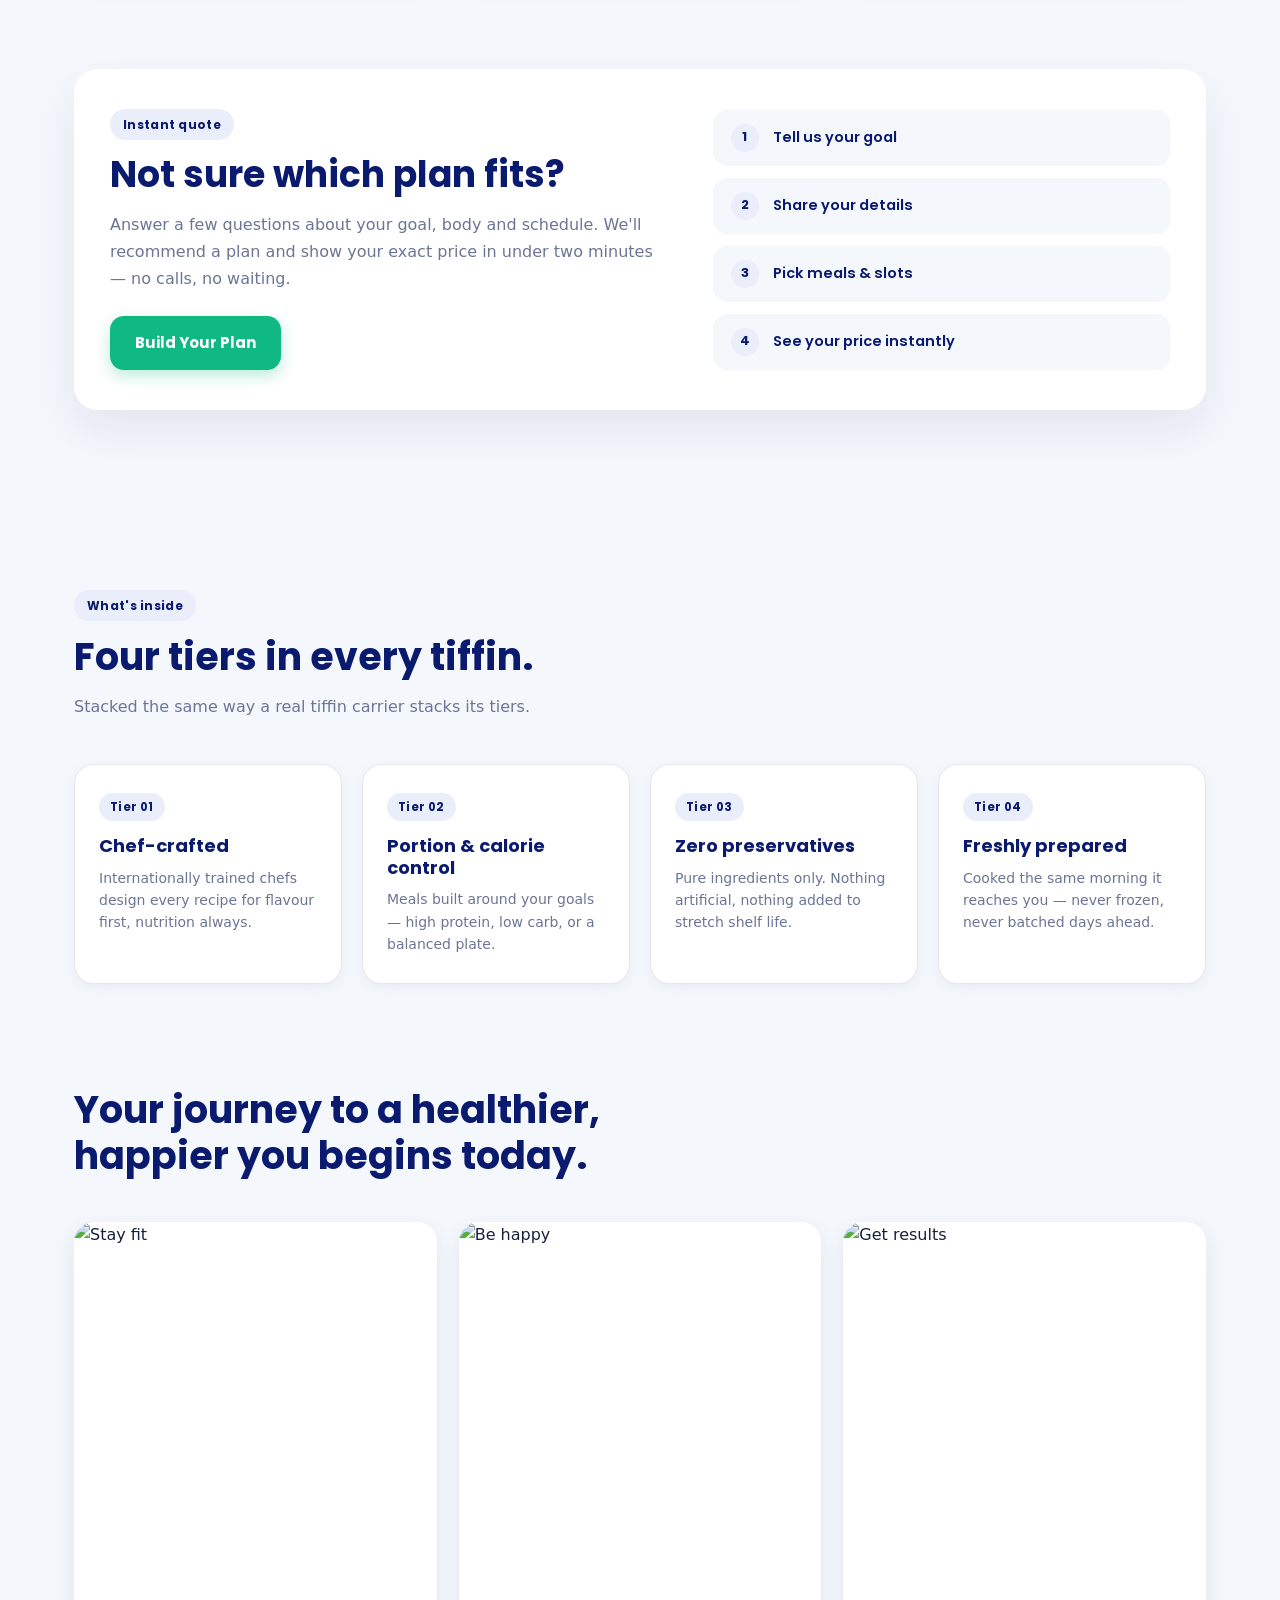
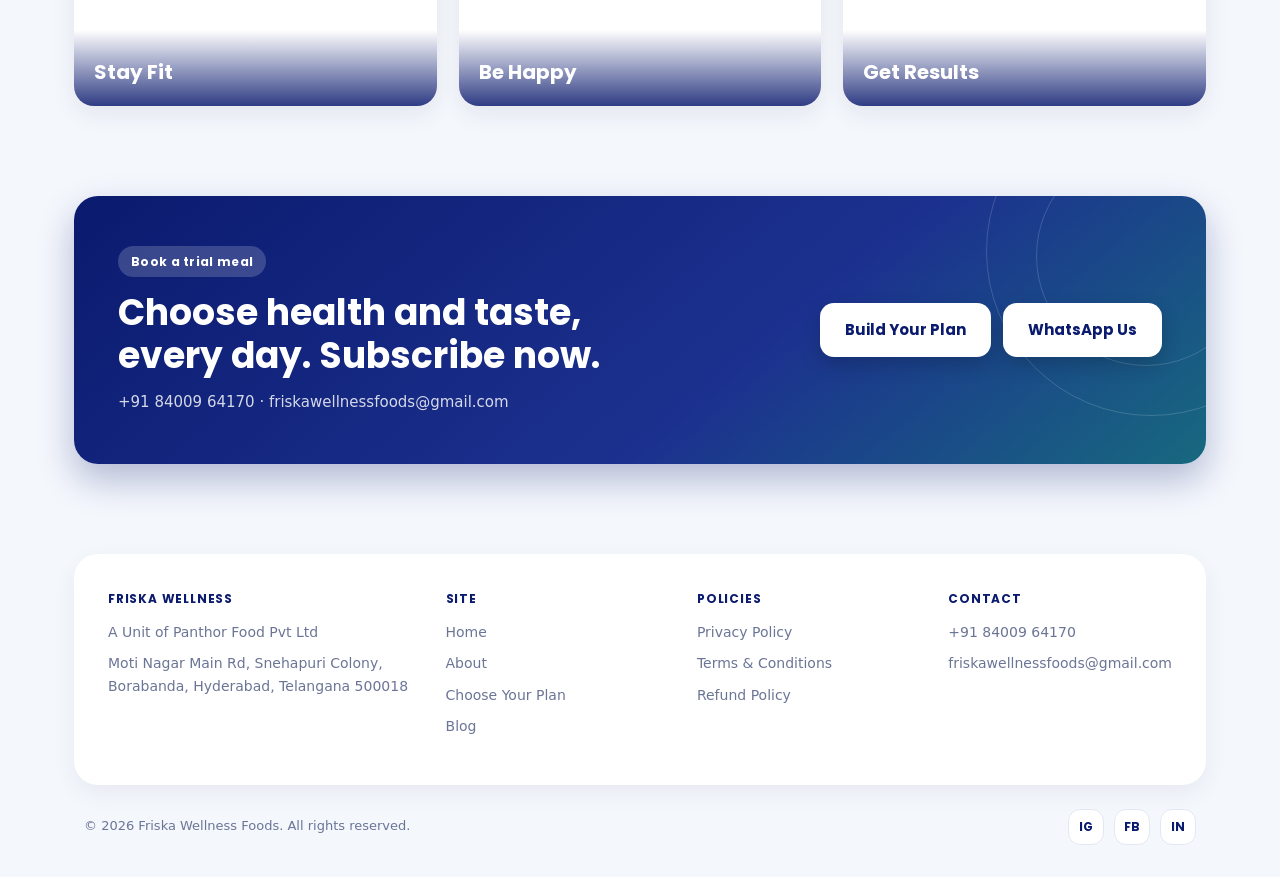
==== commit 22e9fa55: "Add files via upload" ====
--- a/index.html
+++ b/index.html
@@ -14,7 +14,7 @@
 
 <header class="site-header">
   <div class="wrap">
-    <a href="index.html" class="logo"><img src="assets/logo.png" alt="" class="logo-mark">Friska Wellness</a>
+    <a href="index.html" class="logo">Friska Wellness</a>
     <nav class="main-nav">
       <a href="index.html">Home</a>
       <a href="about.html">About</a>
@@ -32,6 +32,7 @@
 <section class="hero">
   <div class="wrap">
     <div>
+      <img src="assets/logo.png" alt="Friska Wellness" class="hero-logo">
       <h1>Eat healthy.<br>Feel <em>happy.</em><br>Every single day.</h1>
       <p class="lede">Internationally trained chefs cook your meals fresh, balance every plate for nutrition and portion, and get it to your door — no preservatives, no compromise on taste.</p>
       <div class="hero-cta">
--- a/css/style.css
+++ b/css/style.css
@@ -42,7 +42,7 @@
 
 .eyebrow{
   display:inline-flex;align-items:center;gap:7px;
-  background:var(--accent-soft);color:var(--accent);
+  background:#eaeefb;color:var(--navy);
   font-family:var(--display);font-size:12px;font-weight:700;letter-spacing:.3px;
   padding:6px 13px;border-radius:99px;
 }
@@ -169,7 +169,7 @@
   box-shadow:0 20px 50px rgba(20,33,62,0.08);
 }
 .why-qa h2{font-size:clamp(30px,3.6vw,44px);margin-top:13px;}
-.why-answer .kicker{font-family:var(--display);font-size:17px;font-weight:700;color:var(--accent);margin-bottom:14px;}
+.why-answer .kicker{font-family:var(--display);font-size:17px;font-weight:700;color:var(--navy);margin-bottom:14px;}
 .why-answer p{font-size:16px;color:var(--muted);line-height:1.75;}
 
 .why-cards{margin-top:28px;display:grid;grid-template-columns:repeat(3,1fr);gap:20px;}
@@ -203,7 +203,7 @@
 }
 .planner-steps li span{
   width:28px;height:28px;border-radius:50%;flex-shrink:0;
-  background:var(--accent-soft);color:var(--accent);
+  background:#eaeefb;color:var(--navy);
   display:flex;align-items:center;justify-content:center;font-size:13px;font-weight:700;
 }
 
@@ -225,7 +225,7 @@
 .tier-body{position:relative;z-index:2;}
 .tier-num{
   display:inline-block;font-family:var(--display);font-size:11.5px;font-weight:700;letter-spacing:.4px;
-  background:var(--accent-soft);color:var(--accent);padding:5px 11px;border-radius:99px;
+  background:#eaeefb;color:var(--navy);padding:5px 11px;border-radius:99px;
   transition:background .4s ease, color .4s ease;
 }
 .tier-item h3{font-size:18px;margin-top:14px;transition:color .4s ease;}
@@ -236,14 +236,24 @@
 
 /* ---------- Gallery ---------- */
 .gallery{padding:0 0 90px;}
-.gallery-grid{display:grid;grid-template-columns:1.3fr 1fr 1fr;grid-template-rows:repeat(2,210px);gap:18px;}
-.gallery-grid figure{margin:0;position:relative;border-radius:20px;overflow:hidden;background:var(--white);box-shadow:0 8px 24px rgba(20,33,62,0.08);}
-.gallery-grid figure:first-child{grid-row:span 2;}
-.gallery-grid img{width:100%;height:100%;object-fit:cover;transition:transform .55s ease;}
-.gallery-grid figure:hover img{transform:scale(1.07);}
+.gallery-grid{display:grid;grid-template-columns:repeat(3,1fr);gap:22px;}
+.gallery-grid figure{
+  margin:0;position:relative;border-radius:20px;overflow:hidden;
+  aspect-ratio:3/4;background:var(--white);
+  box-shadow:0 8px 24px rgba(20,33,62,0.08);
+  transition:transform .35s ease, box-shadow .35s ease;
+}
+.gallery-grid figure:hover{transform:translateY(-6px);box-shadow:0 20px 44px rgba(20,33,62,0.16);}
+.g-img{
+  position:absolute;inset:0;width:100%;height:100%;object-fit:cover;
+  transition:opacity .5s ease, transform .7s ease;
+}
+.g-hover{opacity:0;}
+.gallery-grid figure:hover .g-base{opacity:0;}
+.gallery-grid figure:hover .g-hover{opacity:1;transform:scale(1.05);}
 .gallery-grid figcaption{
-  position:absolute;bottom:0;left:0;right:0;padding:22px 18px 14px;
-  font-family:var(--display);font-size:14px;font-weight:600;color:#fff;
+  position:absolute;bottom:0;left:0;right:0;z-index:2;padding:26px 20px 18px;
+  font-family:var(--display);font-size:20px;font-weight:700;color:#fff;
   background:linear-gradient(to top, rgba(10,26,110,0.85), transparent);
 }
 
@@ -368,7 +378,7 @@
 }
 .footer-grid h4{
   font-family:var(--display);font-size:12px;text-transform:uppercase;letter-spacing:.8px;
-  color:var(--accent);margin-bottom:15px;font-weight:700;
+  color:var(--navy);margin-bottom:15px;font-weight:700;
 }
 .footer-grid a,.footer-grid p{display:block;font-size:14px;color:var(--muted);text-decoration:none;margin-bottom:9px;}
 .footer-grid a:hover{color:var(--navy);}
@@ -425,7 +435,7 @@
 }
 .fv-points li b{
   width:22px;height:22px;border-radius:50%;flex-shrink:0;
-  background:var(--accent-soft);color:var(--accent);
+  background:#eaeefb;color:var(--navy);
   display:flex;align-items:center;justify-content:center;font-size:12px;
 }
 .fv-modal .btn{width:100%;margin-top:22px;}
@@ -482,7 +492,6 @@
   .why-cards{grid-template-columns:1fr;}
   .planner-inner{grid-template-columns:1fr;gap:26px;padding:32px 26px;}
   .tier-grid{grid-template-columns:repeat(2,1fr);}
-  .gallery-grid{grid-template-columns:1fr 1fr;grid-template-rows:210px 210px 210px;}
   .rv-card{flex:0 0 calc((100% - 20px) / 2);}
   .rv-nav.prev{left:-6px;}
   .rv-nav.next{right:-6px;}
@@ -504,8 +513,7 @@
   .tier-grid{grid-template-columns:1fr;}
   .rv-card{flex:0 0 100%;}
   .rv-nav{display:none;}
-  .gallery-grid{grid-template-columns:1fr;grid-template-rows:210px;}
-  .gallery-grid figure{grid-column:span 1 !important;grid-row:span 1 !important;}
+  .gallery-grid{grid-template-columns:1fr;}
   .hero-float{left:0;}
   .legal{padding:32px 24px;margin:24px 16px 60px;}
 }
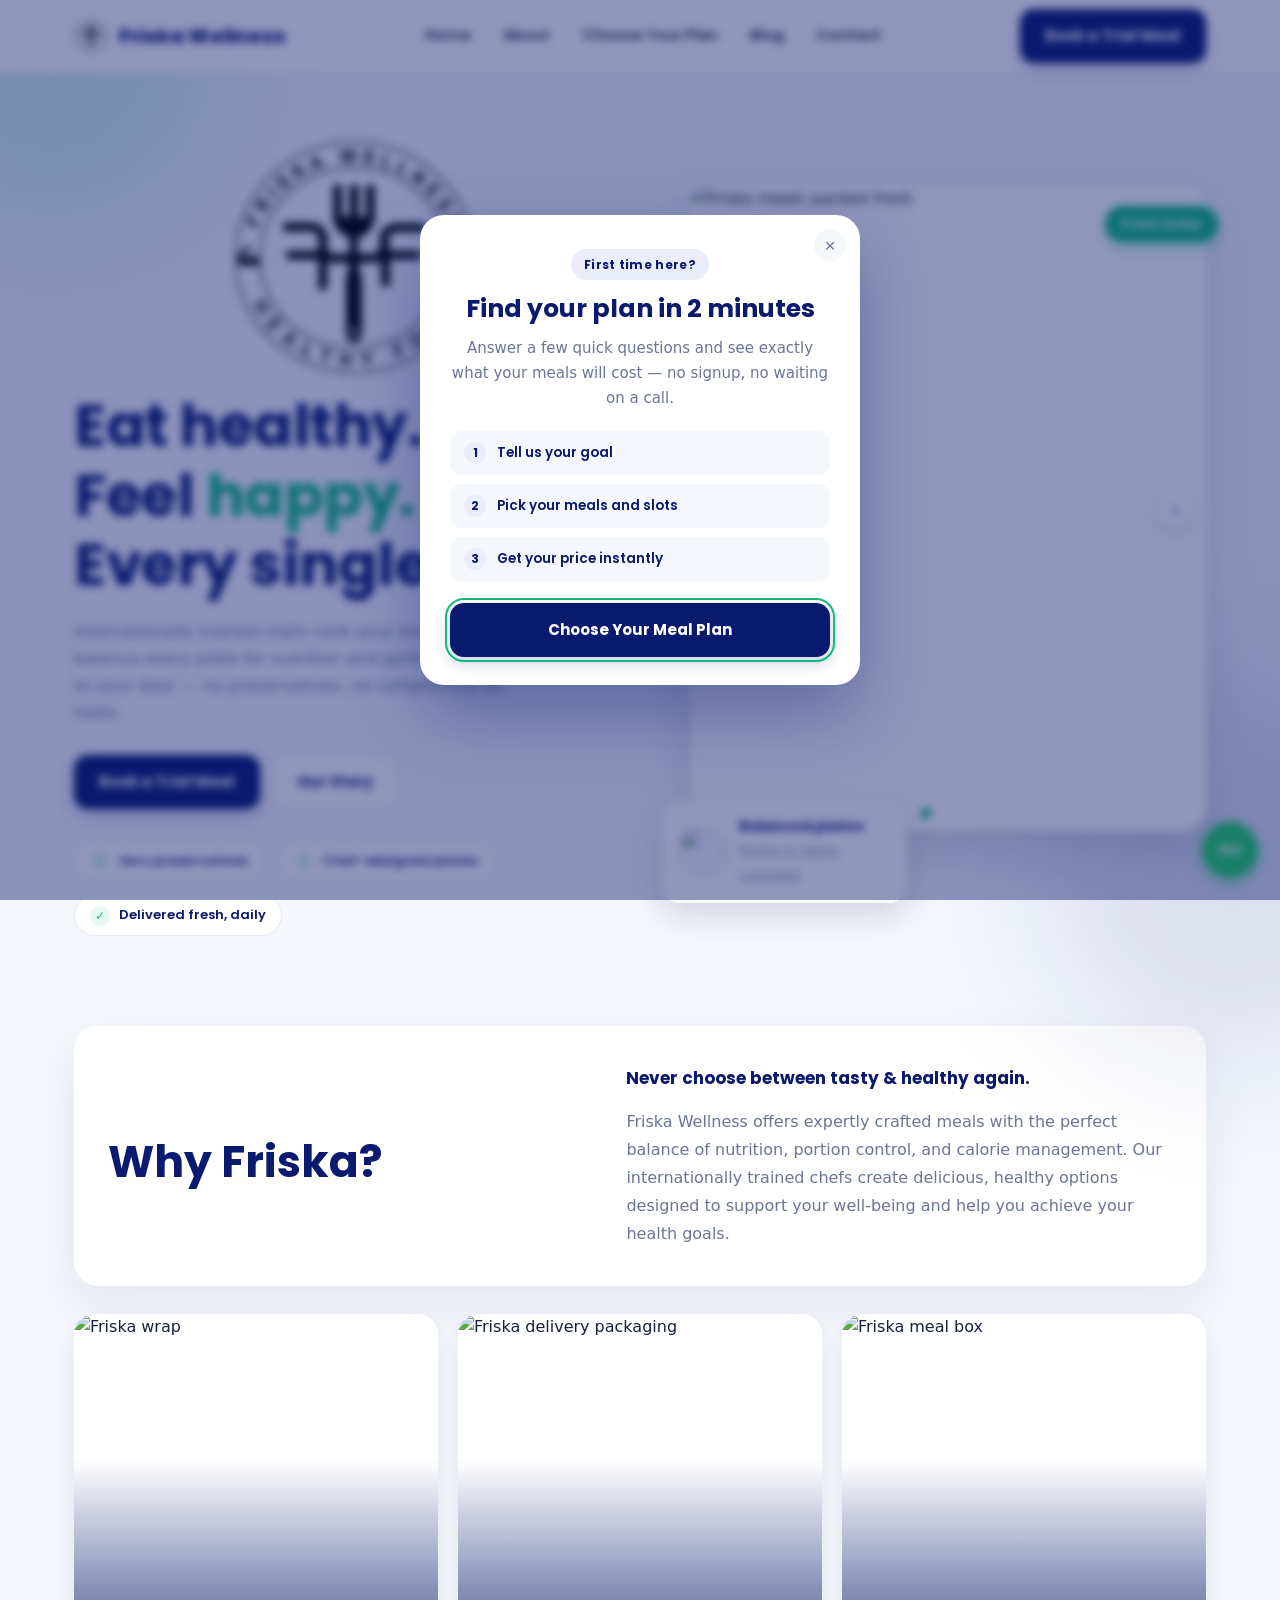
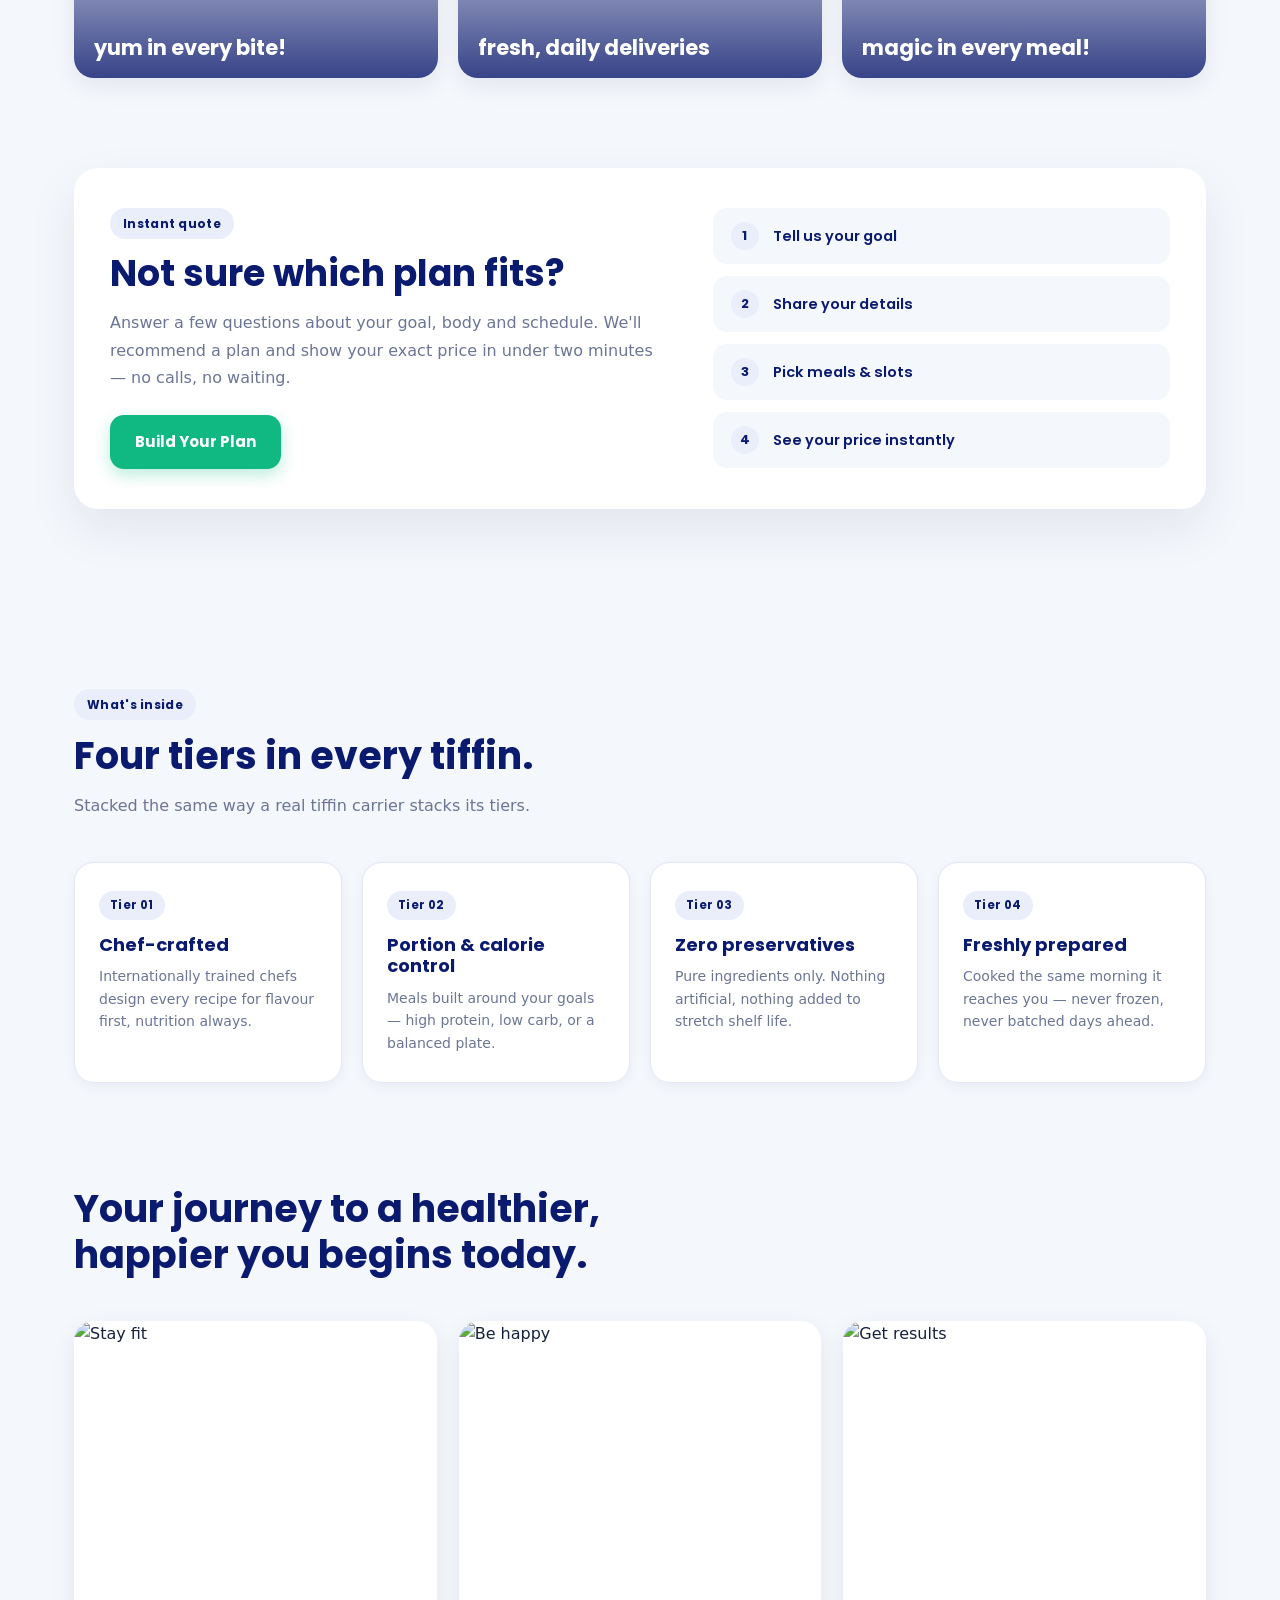
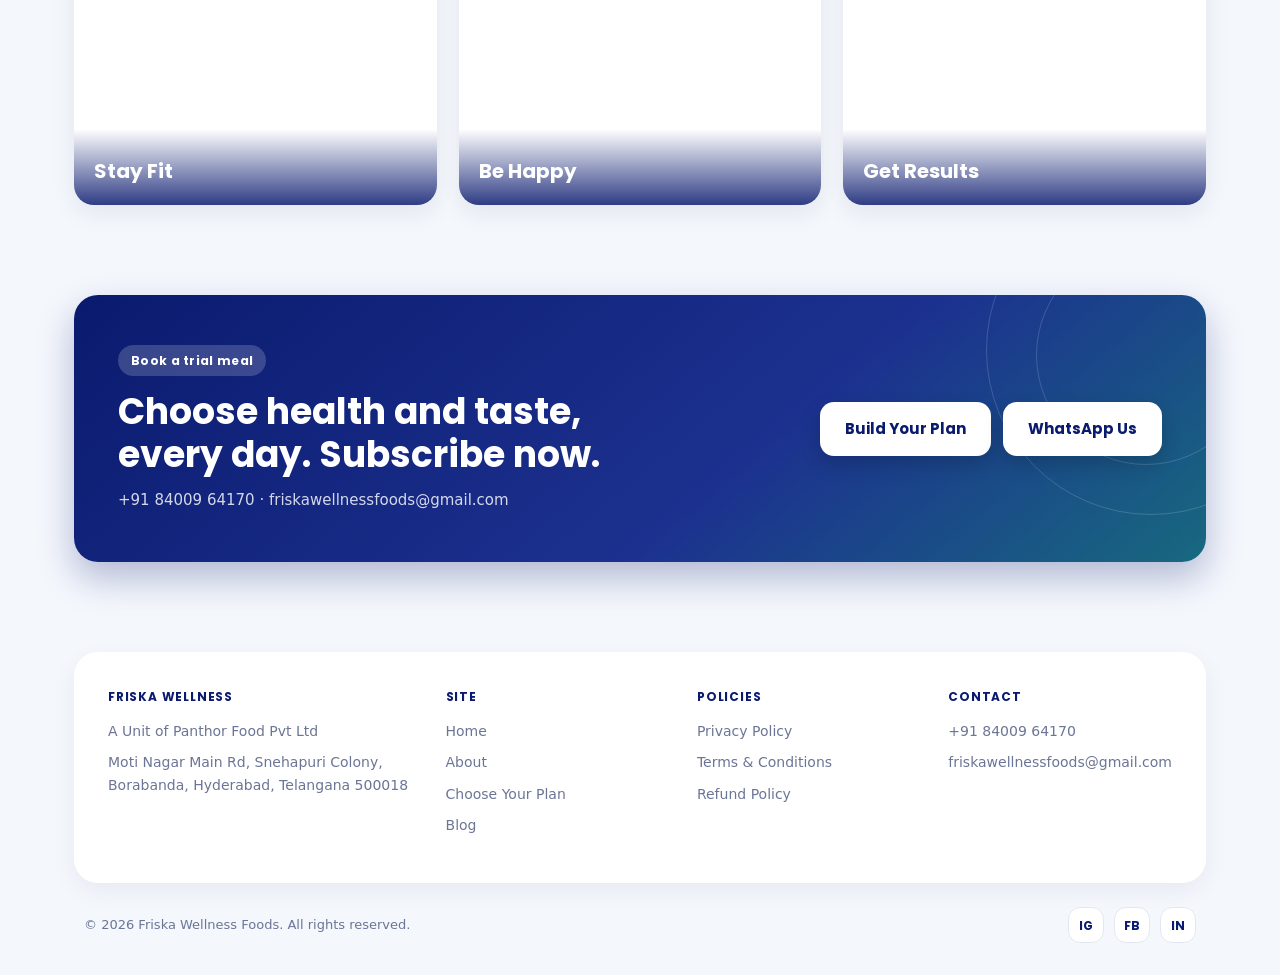
==== commit 60daa432: "Add files via upload" ====
--- a/index.html
+++ b/index.html
@@ -2,7 +2,7 @@
 <html lang="en">
 <head>
 <meta charset="UTF-8">
-<meta name="viewport" content="width=device-width, initial-scale=1">
+<meta name="viewport" content="width=device-width, initial-scale=1, viewport-fit=cover">
 <title>Friska Wellness — Healthy Meals, Delivered Daily in Hyderabad</title>
 <meta name="description" content="Chef-crafted, preservative-free meals delivered fresh across Hyderabad. Never choose between tasty and healthy again.">
 <link rel="preconnect" href="https://fonts.googleapis.com">
@@ -14,7 +14,7 @@
 
 <header class="site-header">
   <div class="wrap">
-    <a href="index.html" class="logo">Friska Wellness</a>
+    <a href="index.html" class="logo"><img src="assets/logo.png" alt="" class="logo-mark">Friska Wellness</a>
     <nav class="main-nav">
       <a href="index.html">Home</a>
       <a href="about.html">About</a>
--- a/css/style.css
+++ b/css/style.css
@@ -58,7 +58,18 @@
   font-family:var(--display);font-size:20px;font-weight:800;
   text-decoration:none;color:var(--navy);display:flex;align-items:center;gap:11px;
 }
-.logo-mark{height:38px;width:auto;object-fit:contain;flex-shrink:0;}
+.logo-mark{
+  height:34px;width:auto;object-fit:contain;flex-shrink:0;
+  transition:opacity .35s ease, transform .35s ease;
+}
+.logo-mark.hidden{opacity:0;transform:scale(.75);}
+
+.hero-logo{
+  display:block;margin:0 auto 10px;
+  height:clamp(150px,19vw,240px);width:auto;object-fit:contain;
+  transform-origin:center top;
+  will-change:transform,opacity;
+}
 nav.main-nav{display:flex;align-items:center;gap:32px;}
 nav.main-nav a{
   text-decoration:none;font-family:var(--display);font-size:14.5px;font-weight:600;
@@ -92,7 +103,7 @@
 /* ---------- Hero ---------- */
 .hero{padding:64px 0 0;}
 .hero .wrap{display:grid;grid-template-columns:1fr .92fr;gap:56px;align-items:center;}
-.hero h1{font-size:clamp(38px,5vw,58px);margin-top:16px;letter-spacing:-.5px;}
+.hero h1{font-size:clamp(38px,5vw,58px);margin-top:14px;letter-spacing:-.5px;}
 .hero h1 em{font-style:normal;color:var(--accent);}
 .hero p.lede{margin-top:18px;max-width:460px;font-size:16.5px;color:var(--muted);line-height:1.65;}
 .hero-cta{margin-top:28px;display:flex;gap:12px;flex-wrap:wrap;}
@@ -485,36 +496,123 @@
 .legal .thanks{margin-top:34px;padding-top:22px;border-top:1px solid var(--line);font-style:italic;}
 
 /* ---------- Responsive ---------- */
+
+/* --- tablet / small laptop --- */
 @media (max-width:1000px){
-  .hero .wrap{grid-template-columns:1fr;}
+  .hero .wrap{grid-template-columns:1fr;gap:38px;}
   .hero-visual{max-width:400px;margin:0 auto;}
+  .hero p.lede{max-width:none;}
   .why-qa{grid-template-columns:1fr;gap:22px;padding:30px 26px;}
   .why-cards{grid-template-columns:1fr;}
   .planner-inner{grid-template-columns:1fr;gap:26px;padding:32px 26px;}
   .tier-grid{grid-template-columns:repeat(2,1fr);}
+  .gallery-grid{grid-template-columns:repeat(3,1fr);gap:14px;}
   .rv-card{flex:0 0 calc((100% - 20px) / 2);}
-  .rv-nav.prev{left:-6px;}
-  .rv-nav.next{right:-6px;}
   .post-grid{grid-template-columns:1fr;}
   .footer-grid{grid-template-columns:1fr 1fr;}
   .cta-inner{padding:38px 30px;}
 }
-@media (max-width:680px){
-  .logo{font-size:17px;gap:9px;}
-  .logo-mark{height:32px;}
+
+/* --- collapse the nav early: 5 links + logo + button need the room --- */
+@media (max-width:900px){
+  .site-header .wrap{height:66px;}
   nav.main-nav{
-    position:fixed;inset:72px 0 0 0;background:var(--bg);
-    flex-direction:column;padding:32px 24px;gap:24px;
+    position:fixed;inset:66px 0 0 0;background:var(--bg);
+    flex-direction:column;align-items:flex-start;
+    padding:30px 22px;gap:6px;
     transform:translateX(100%);transition:transform .3s ease;
+    overflow-y:auto;
   }
   nav.main-nav.open{transform:translateX(0);}
+  nav.main-nav a{
+    width:100%;font-size:17px;padding:14px 0;
+    border-bottom:1px solid var(--line);
+  }
+  nav.main-nav a::after{display:none;}
   .nav-toggle{display:block;}
   .header-cta{display:none;}
-  .tier-grid{grid-template-columns:1fr;}
-  .rv-card{flex:0 0 100%;}
-  .rv-nav{display:none;}
-  .gallery-grid{grid-template-columns:1fr;}
-  .hero-float{left:0;}
-  .legal{padding:32px 24px;margin:24px 16px 60px;}
-}
+}
+
+/* --- phones --- */
+@media (max-width:680px){
+  .wrap{padding:0 18px;}
+
+  .logo{font-size:16.5px;gap:8px;}
+  .logo-mark{height:28px;}
+
+  .hero{padding:30px 0 0;}
+  .hero .wrap{gap:30px;}
+  .hero h1{font-size:clamp(31px,8.6vw,40px);}
+  .hero p.lede{font-size:15.5px;margin-top:15px;}
+  .hero-cta{margin-top:24px;gap:10px;}
+  .hero-cta .btn{flex:1 1 auto;justify-content:center;}
+  .hero-badges{margin-top:24px;gap:8px;}
+  .hero-badges .badge{padding:8px 13px;font-size:12.5px;}
+  .hero-visual{max-width:none;padding-bottom:46px;}
+  .hero-tag{top:14px;right:-4px;padding:7px 14px;font-size:11.5px;}
+  .hero-float{left:0;right:auto;bottom:-10px;max-width:220px;padding:12px 15px;}
+  .carousel-btn{width:34px;height:34px;}
+
+  .why,.tiers{padding:56px 0;}
+  .planner,.gallery,.testimonials,.cta-band{padding:0 0 56px;}
+  .section-head{margin-bottom:30px;}
+  .section-head h2{font-size:clamp(24px,6.4vw,30px);}
+  .section-head p{font-size:15px;margin-top:12px;}
+
+  .why-qa{padding:26px 20px;border-radius:18px;}
+  .why-qa h2{font-size:clamp(27px,7.4vw,34px);}
+  .why-answer p{font-size:15px;}
+  .why-cards{margin-top:20px;gap:14px;}
+  .why-card figcaption{font-size:18px;left:16px;right:16px;bottom:14px;}
+
+  .planner-inner{padding:26px 20px;border-radius:18px;}
+  .planner-inner .btn{width:100%;}
+
+  .tier-grid{grid-template-columns:1fr;gap:14px;}
+  .tier-item{padding:22px 20px;border-radius:16px;}
+  /* hover reveal is pointless on touch — show the image as a soft backdrop instead */
+  .tier-media{opacity:0;}
+  .tier-item:hover{transform:none;}
+
+  .gallery-grid{grid-template-columns:1fr;gap:14px;}
+  .gallery-grid figure{aspect-ratio:4/3;}
+  .gallery-grid figure:hover{transform:none;}
+  .gallery-grid figcaption{font-size:18px;padding:22px 16px 14px;}
+
+  .rv-summary{padding:16px 18px;gap:12px;border-radius:16px;}
+  .rv-score{font-size:28px;}
+  .rv-nav{margin-left:0;width:100%;justify-content:space-between;}
+  .rv-arrows{display:none;}          /* swipe instead — link stays visible */
+  .rv-card{flex:0 0 88%;padding:20px 18px;border-radius:16px;}
+  .rv-card:hover{transform:none;}
+
+  .cta-inner{padding:30px 22px;border-radius:18px;}
+  .cta-inner h2{font-size:clamp(23px,6.2vw,29px);}
+  .cta-inner .btn,
+  .cta-inner .btn-wa-ghost{width:100%;}
+  .cta-inner > div:last-child{width:100%;}
+
+  .footer-grid{grid-template-columns:1fr;gap:24px;padding:28px 22px;border-radius:18px;}
+  .footer-bottom{padding:20px 4px 0;font-size:12.5px;}
+
+  .post-card:hover,.testi-card:hover{transform:none;}
+
+  .legal{padding:28px 20px;margin:20px 14px 56px;border-radius:18px;}
+  .legal h1{font-size:27px;margin-bottom:18px;}
+
+  .float-wa{right:16px;bottom:16px;width:52px;height:52px;}
+}
+
+/* --- very small phones --- */
+@media (max-width:400px){
+  .wrap{padding:0 14px;}
+  .hero h1{font-size:29px;}
+  .hero-cta{flex-direction:column;}
+  .hero-cta .btn{width:100%;}
+  .hero-badges{flex-direction:column;align-items:flex-start;}
+  .hero-badges .badge{width:100%;}
+  .hero-float{max-width:200px;}
+  .rv-card{flex:0 0 92%;}
+}
+
 a:focus-visible,button:focus-visible{outline:2px solid var(--accent);outline-offset:3px;}
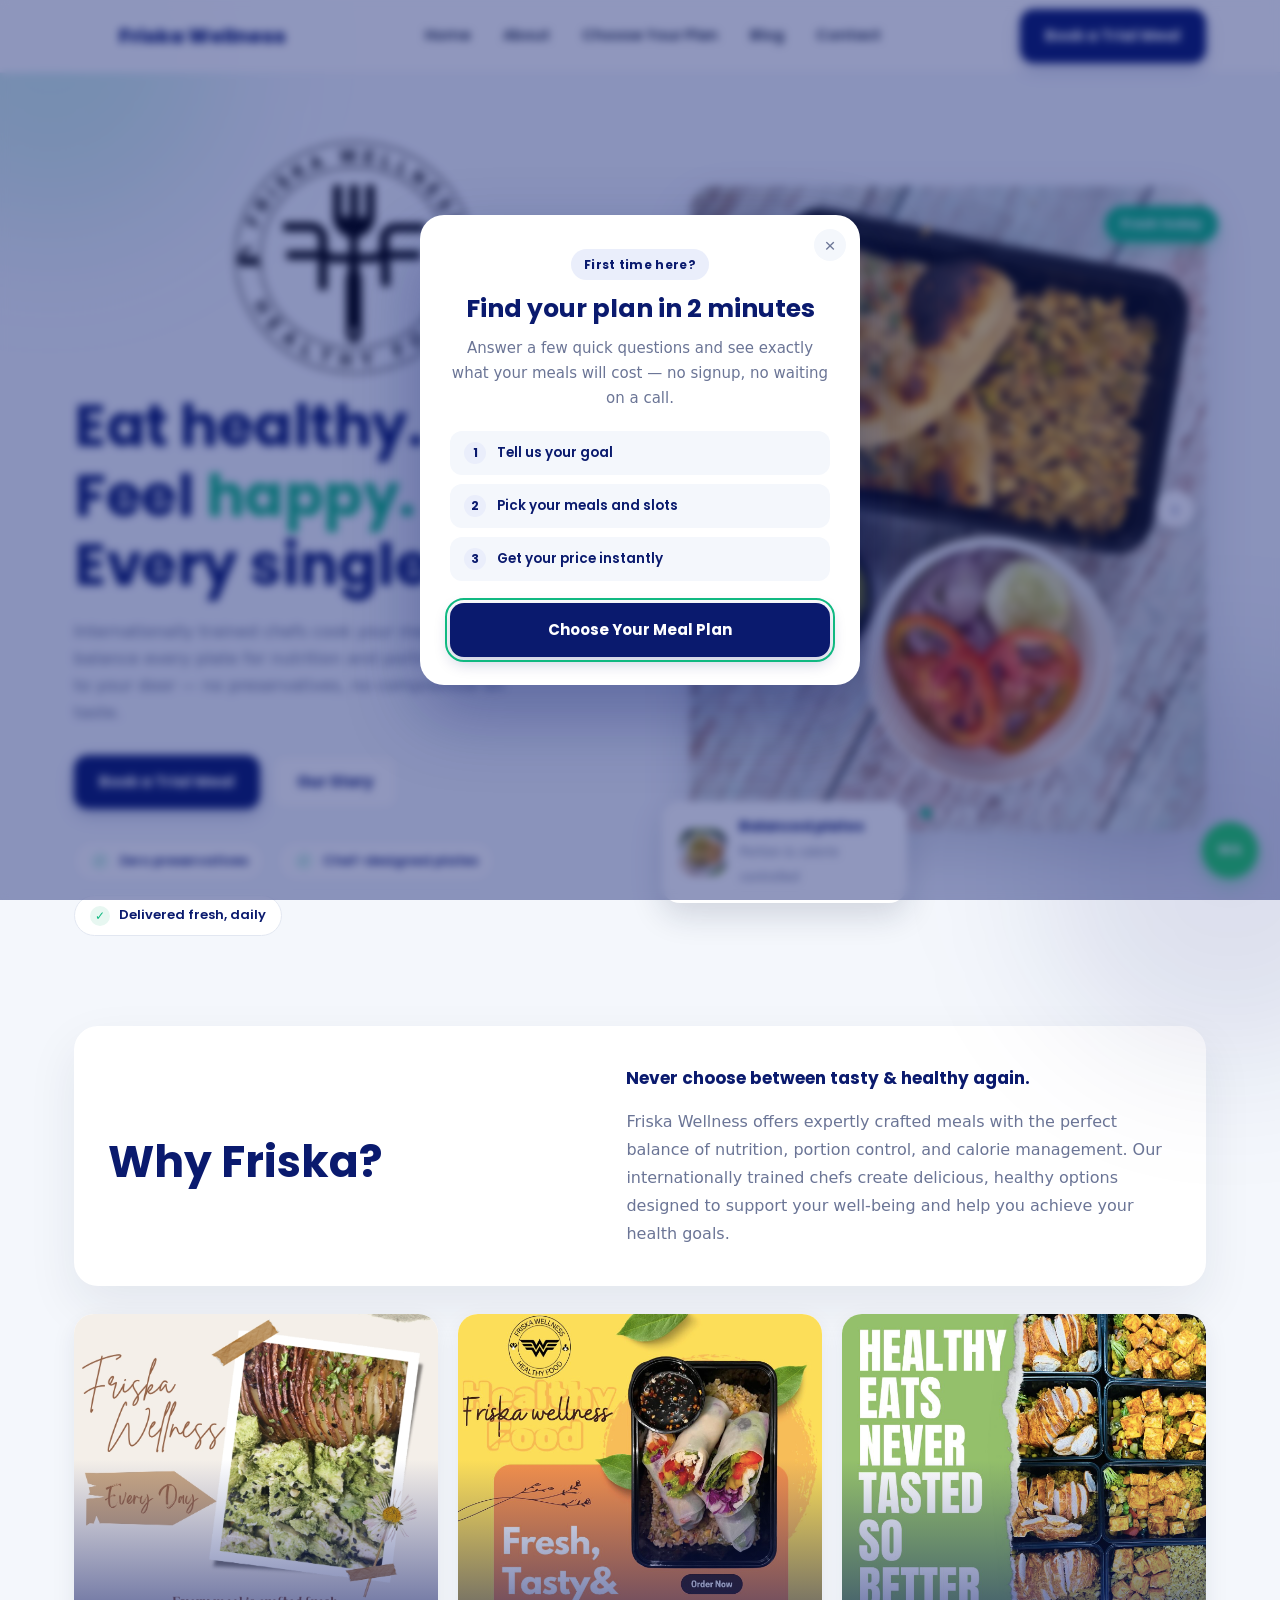
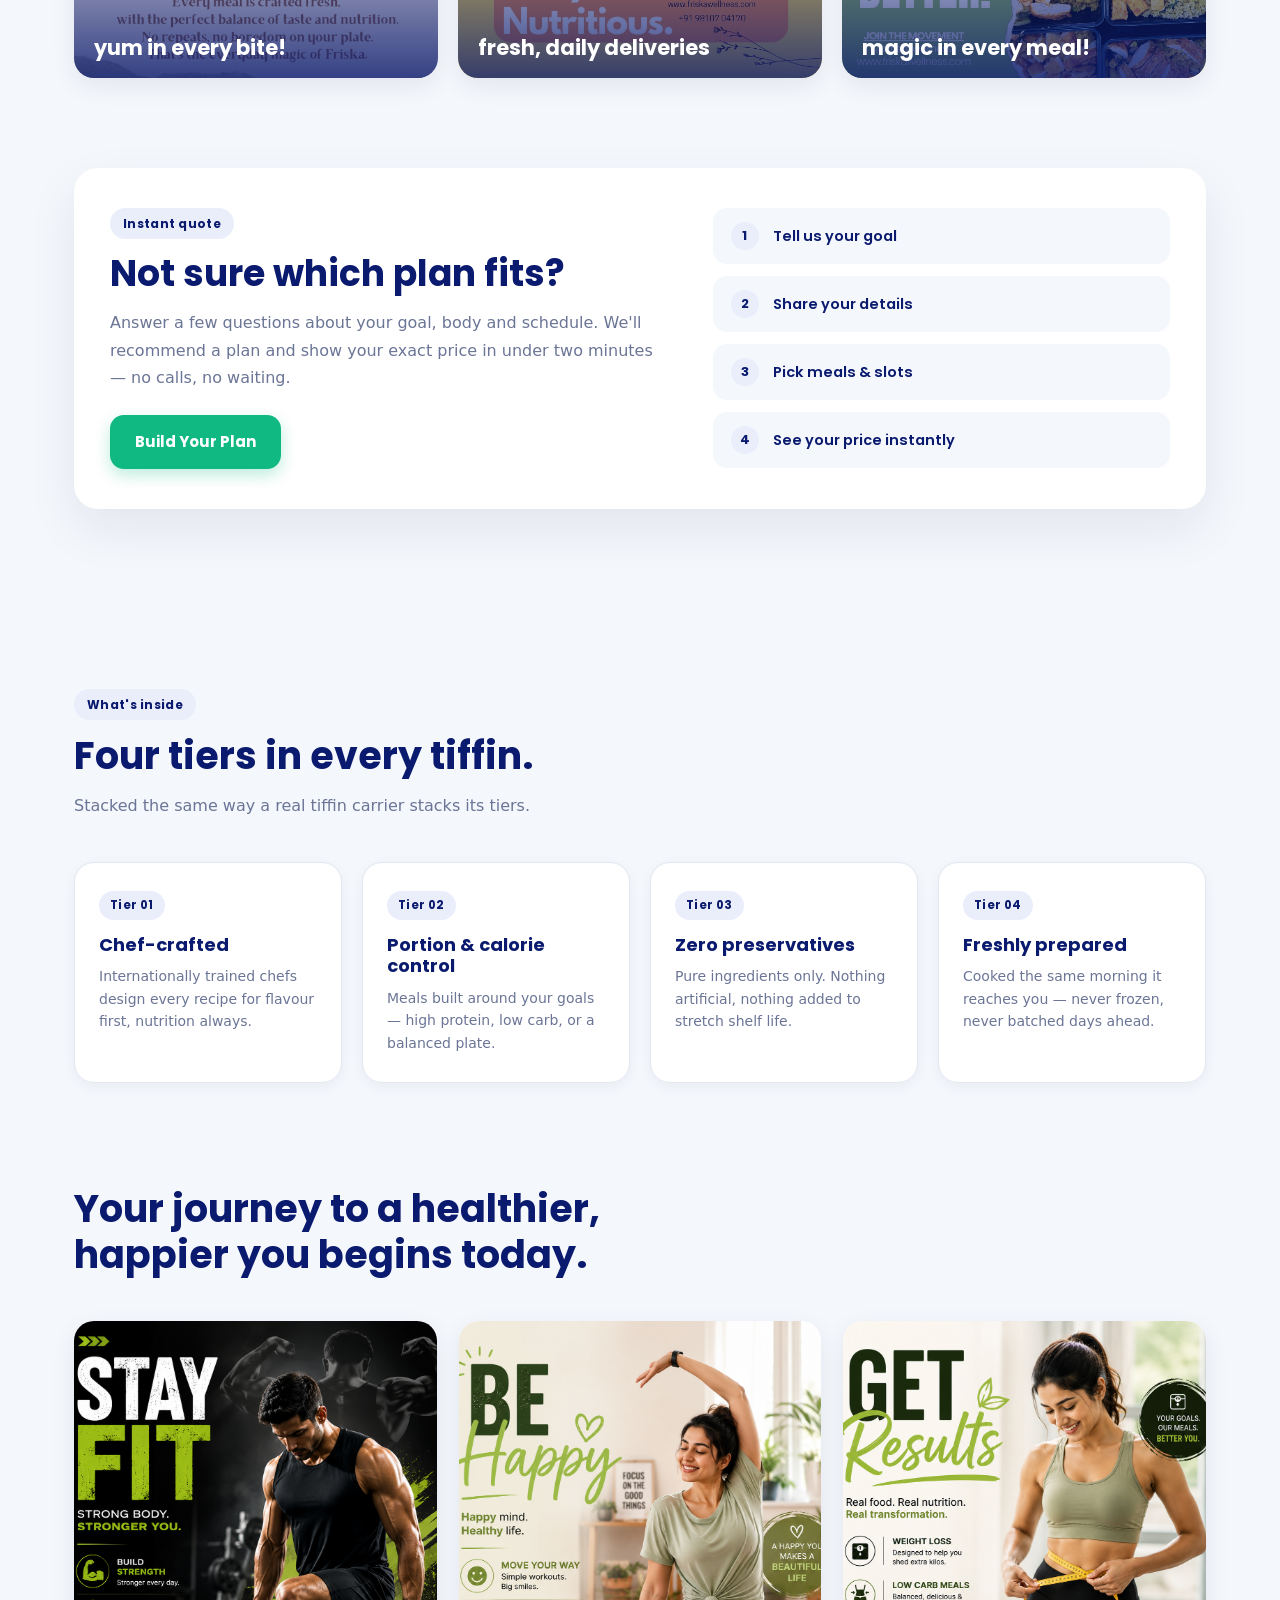
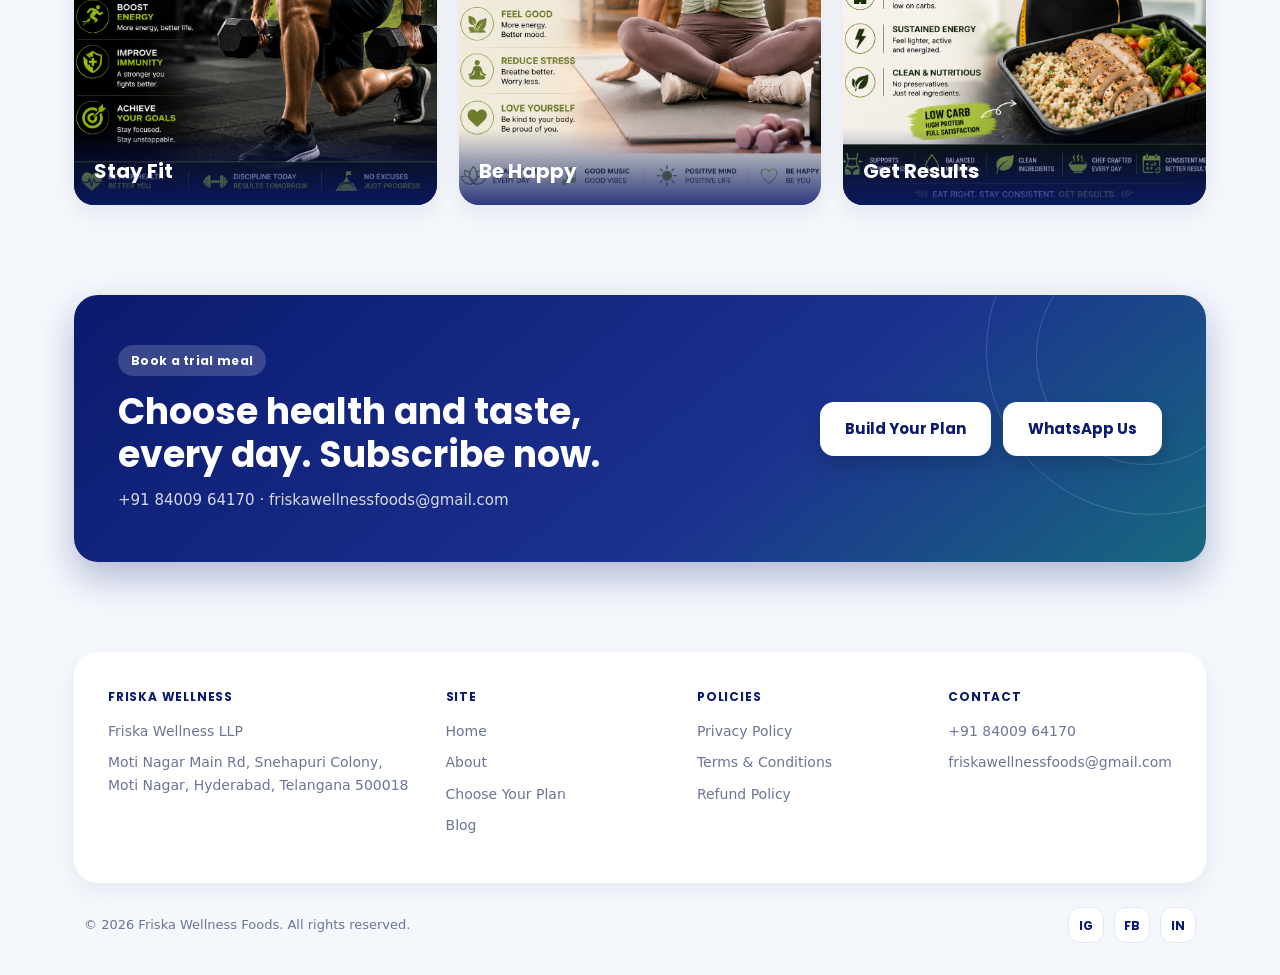
==== commit 54b11ed3: "Add files via upload" ====
--- a/index.html
+++ b/index.html
@@ -222,8 +222,8 @@
     <div class="footer-grid">
       <div>
         <h4>Friska Wellness</h4>
-        <p>A Unit of Panthor Food Pvt Ltd</p>
-        <p>Moti Nagar Main Rd, Snehapuri Colony, Borabanda, Hyderabad, Telangana 500018</p>
+        <p>Friska Wellness LLP</p>
+        <p>Moti Nagar Main Rd, Snehapuri Colony, Moti Nagar, Hyderabad, Telangana 500018</p>
       </div>
       <div>
         <h4>Site</h4>
--- a/css/style.css
+++ b/css/style.css
@@ -20,7 +20,7 @@
 body{
   margin:0;background:var(--bg);color:var(--ink);
   font-family:var(--body);font-size:16px;line-height:1.6;
-  position:relative;overflow-x:hidden;
+  position:relative;overflow-x:clip;
   -webkit-font-smoothing:antialiased;
 }
 body::before,body::after{
@@ -520,10 +520,12 @@
     position:fixed;inset:66px 0 0 0;background:var(--bg);
     flex-direction:column;align-items:flex-start;
     padding:30px 22px;gap:6px;
-    transform:translateX(100%);transition:transform .3s ease;
     overflow-y:auto;
+    opacity:0;visibility:hidden;pointer-events:none;
+    transform:translateY(-10px);
+    transition:opacity .25s ease, transform .25s ease, visibility .25s;
   }
-  nav.main-nav.open{transform:translateX(0);}
+  nav.main-nav.open{opacity:1;visibility:visible;pointer-events:auto;transform:none;}
   nav.main-nav a{
     width:100%;font-size:17px;padding:14px 0;
     border-bottom:1px solid var(--line);
@@ -548,9 +550,13 @@
   .hero-cta .btn{flex:1 1 auto;justify-content:center;}
   .hero-badges{margin-top:24px;gap:8px;}
   .hero-badges .badge{padding:8px 13px;font-size:12.5px;}
-  .hero-visual{max-width:none;padding-bottom:46px;}
-  .hero-tag{top:14px;right:-4px;padding:7px 14px;font-size:11.5px;}
-  .hero-float{left:0;right:auto;bottom:-10px;max-width:220px;padding:12px 15px;}
+  .hero-visual{max-width:none;padding-bottom:0;}
+  .hero-tag{top:12px;right:12px;padding:7px 14px;font-size:11.5px;}
+  .hero-float{
+    position:static;max-width:none;margin-top:12px;
+    padding:13px 16px;box-shadow:0 8px 20px rgba(20,33,62,0.10);
+  }
+  .carousel{aspect-ratio:1/1;}
   .carousel-btn{width:34px;height:34px;}
 
   .why,.tiers{padding:56px 0;}
@@ -611,7 +617,6 @@
   .hero-cta .btn{width:100%;}
   .hero-badges{flex-direction:column;align-items:flex-start;}
   .hero-badges .badge{width:100%;}
-  .hero-float{max-width:200px;}
   .rv-card{flex:0 0 92%;}
 }
 
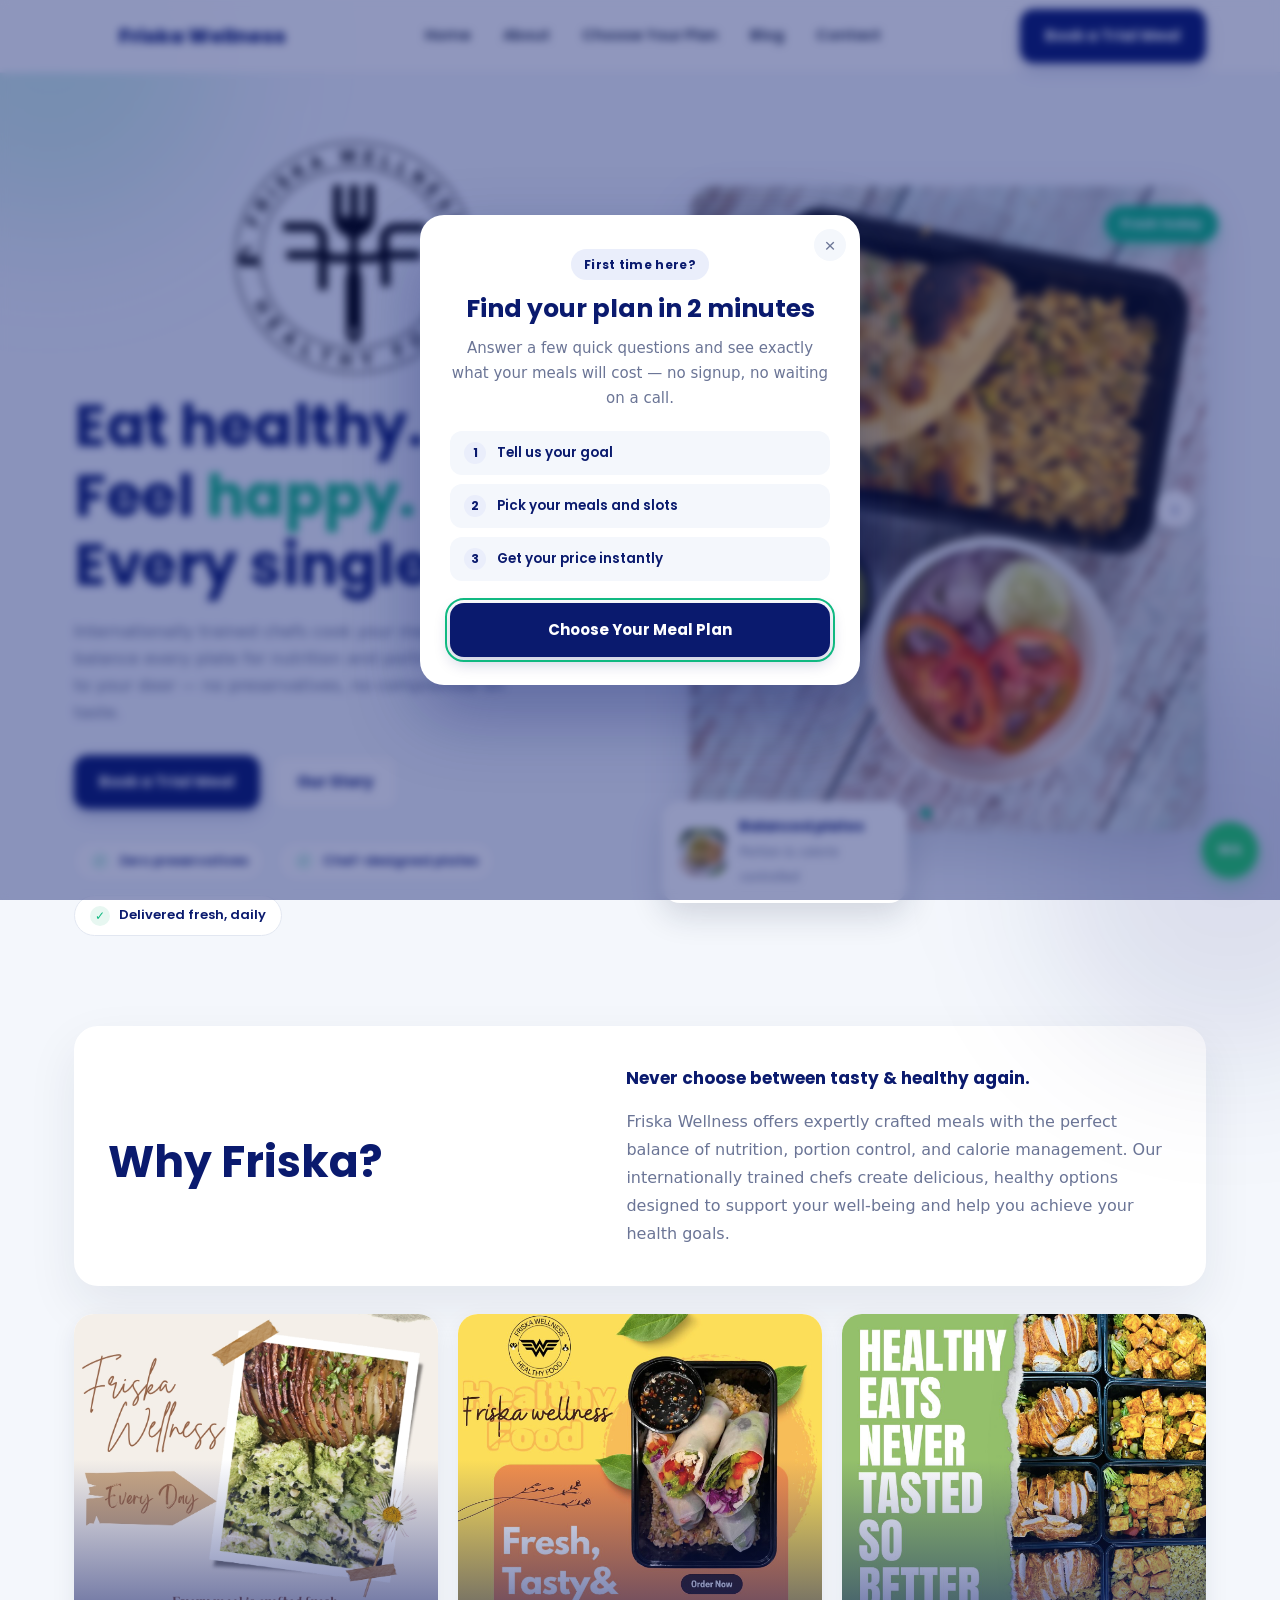
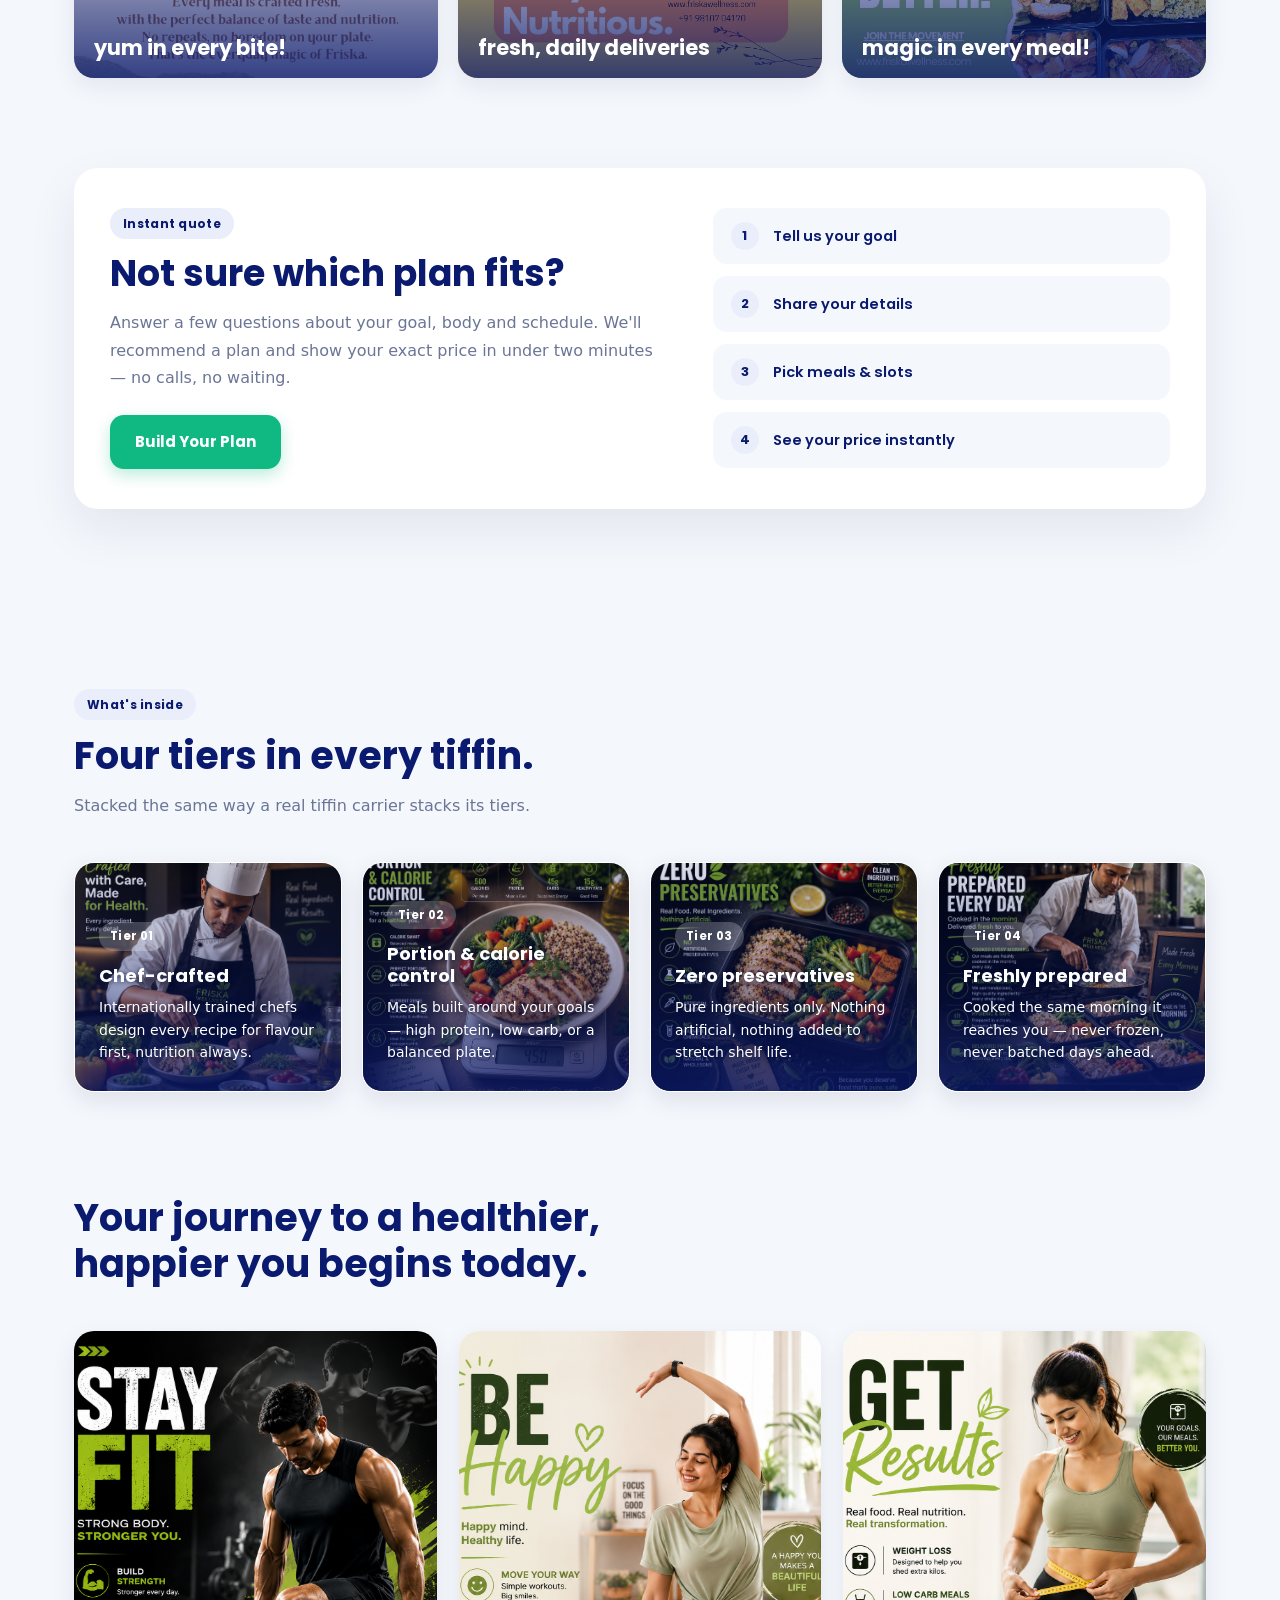
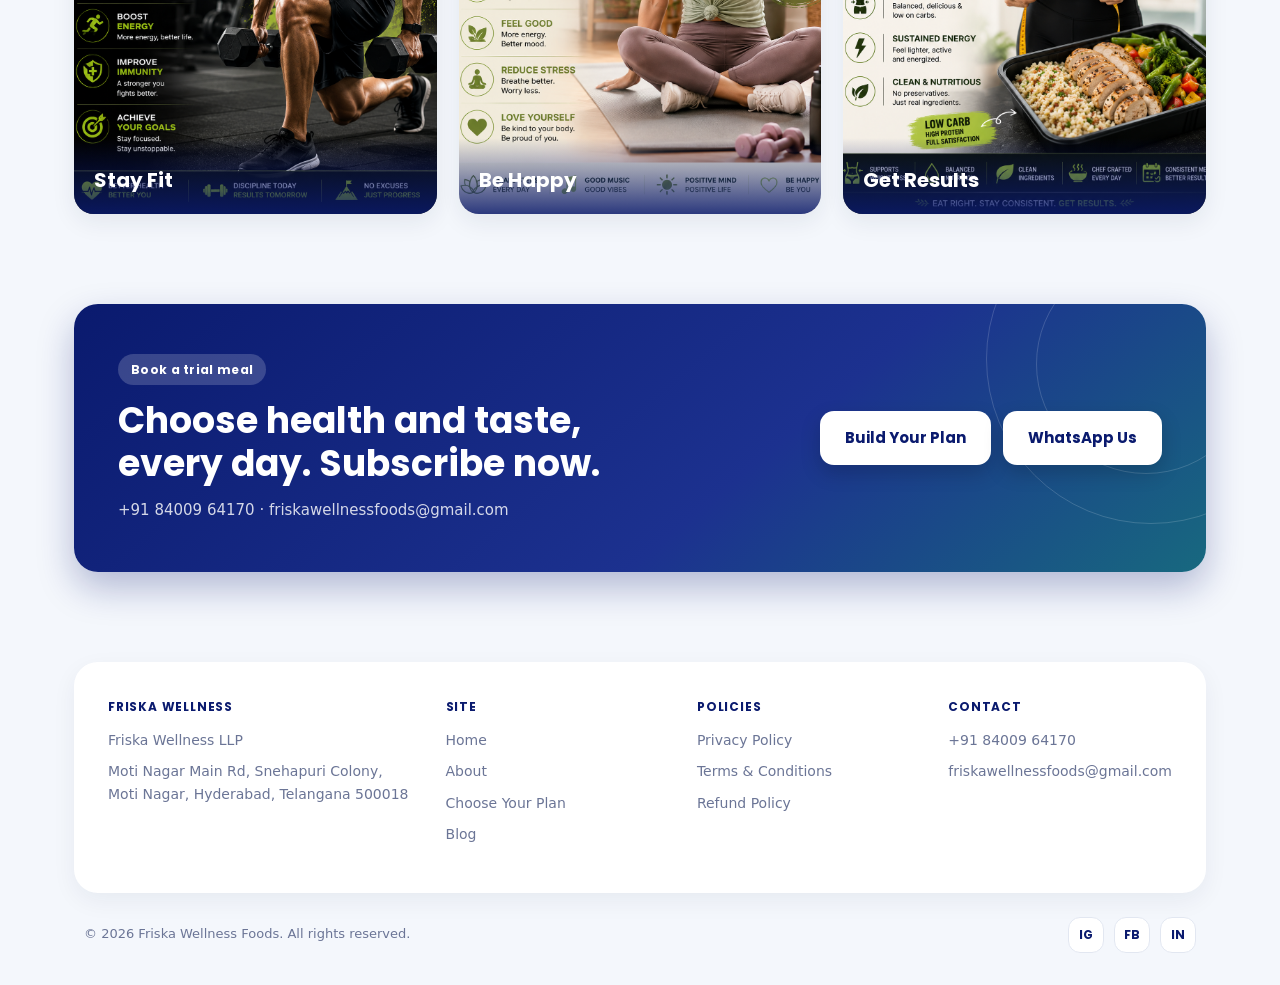
==== commit 811635db: "Add files via upload" ====
--- a/index.html
+++ b/index.html
@@ -3,12 +3,60 @@
 <head>
 <meta charset="UTF-8">
 <meta name="viewport" content="width=device-width, initial-scale=1, viewport-fit=cover">
-<title>Friska Wellness — Healthy Meals, Delivered Daily in Hyderabad</title>
-<meta name="description" content="Chef-crafted, preservative-free meals delivered fresh across Hyderabad. Never choose between tasty and healthy again.">
+<title>Friska Wellness — Healthy Meal Delivery in Hyderabad</title>
+<meta name="description" content="Chef-crafted, preservative-free meals delivered fresh across Hyderabad. Portion and calorie controlled plans for weight loss, muscle gain and everyday wellness.">
+<link rel="canonical" href="https://friskawellness.com/">
+<meta name="robots" content="index, follow">
+
+<meta property="og:type" content="website">
+<meta property="og:site_name" content="Friska Wellness">
+<meta property="og:title" content="Friska Wellness — Healthy Meal Delivery in Hyderabad">
+<meta property="og:description" content="Chef-crafted, preservative-free meals delivered fresh across Hyderabad. Portion and calorie controlled plans for weight loss, muscle gain and everyday wellness.">
+<meta property="og:url" content="https://friskawellness.com/">
+<meta property="og:image" content="https://friskawellness.com/assets/hero-1.jpg">
+<meta name="twitter:card" content="summary_large_image">
+<meta name="twitter:title" content="Friska Wellness — Healthy Meal Delivery in Hyderabad">
+<meta name="twitter:description" content="Chef-crafted, preservative-free meals delivered fresh across Hyderabad. Portion and calorie controlled plans for weight loss, muscle gain and everyday wellness.">
+<meta name="twitter:image" content="https://friskawellness.com/assets/hero-1.jpg">
+
+<link rel="icon" href="assets/logo.png">
 <link rel="preconnect" href="https://fonts.googleapis.com">
 <link rel="preconnect" href="https://fonts.gstatic.com" crossorigin>
 <link href="https://fonts.googleapis.com/css2?family=Poppins:wght@500;600;700;800&display=swap" rel="stylesheet">
 <link rel="stylesheet" href="css/style.css">
+
+<script type="application/ld+json">
+{
+  "@context": "https://schema.org",
+  "@type": "FoodEstablishment",
+  "name": "Friska Wellness",
+  "legalName": "Friska Wellness LLP",
+  "url": "https://friskawellness.com",
+  "logo": "https://friskawellness.com/assets/logo.png",
+  "image": "https://friskawellness.com/assets/hero-1.jpg",
+  "description": "Chef-crafted, preservative-free meal delivery across Hyderabad. Portion and calorie controlled plans for weight loss, muscle gain and everyday wellness.",
+  "telephone": "+91-84009-64170",
+  "email": "friskawellnessfoods@gmail.com",
+  "servesCuisine": ["Healthy", "Indian", "Continental"],
+  "priceRange": "$$",
+  "address": {
+    "@type": "PostalAddress",
+    "streetAddress": "Moti Nagar Main Rd, Snehapuri Colony",
+    "addressLocality": "Moti Nagar, Hyderabad",
+    "addressRegion": "Telangana",
+    "postalCode": "500018",
+    "addressCountry": "IN"
+  },
+  "geo": { "@type": "GeoCoordinates", "latitude": 17.452623, "longitude": 78.419675 },
+  "areaServed": { "@type": "City", "name": "Hyderabad" },
+  "sameAs": [
+    "https://www.instagram.com/friskawellness/",
+    "https://www.facebook.com/friskawellnessfoods",
+    "https://www.linkedin.com/company/friska-wellness/"
+  ]
+}
+</script>
+
 </head>
 <body>
 
--- a/css/style.css
+++ b/css/style.css
@@ -223,27 +223,50 @@
 .tier-grid{display:grid;grid-template-columns:repeat(4,1fr);gap:20px;}
 .tier-item{
   position:relative;overflow:hidden;
+  display:flex;flex-direction:column;justify-content:flex-end;
+  min-height:230px;
   background:var(--white);border-radius:20px;padding:28px 24px;
-  border:1.5px solid var(--line);
-  box-shadow:0 4px 14px rgba(20,33,62,0.05);
+  border:1.5px solid transparent;
+  box-shadow:0 8px 24px rgba(20,33,62,0.10);
   transition:transform .3s ease, box-shadow .3s ease, border-color .3s ease;
 }
-.tier-item:hover{transform:translateY(-6px);box-shadow:0 16px 36px rgba(20,33,62,0.14);border-color:transparent;}
-.tier-media{position:absolute;inset:0;opacity:0;transition:opacity .4s ease, transform .55s ease;transform:scale(1.06);}
+.tier-item:hover{
+  transform:translateY(-6px);
+  box-shadow:0 16px 36px rgba(20,33,62,0.14);
+  border-color:var(--line);
+}
+
+/* image shows by default; fades away on hover so the text is easy to read */
+.tier-media{position:absolute;inset:0;opacity:1;transition:opacity .4s ease, transform .6s ease;}
 .tier-media img{width:100%;height:100%;object-fit:cover;}
-.tier-media::after{content:"";position:absolute;inset:0;background:linear-gradient(to top, rgba(10,26,110,0.92), rgba(10,26,110,0.55));}
-.tier-item:hover .tier-media{opacity:1;transform:scale(1);}
+.tier-media::after{
+  content:"";position:absolute;inset:0;
+  background:linear-gradient(to top,
+    rgba(10,26,110,0.78) 0%,
+    rgba(10,26,110,0.42) 45%,
+    rgba(10,26,110,0.14) 100%);
+}
+.tier-item:hover .tier-media{opacity:0;transform:scale(1.04);}
+
 .tier-body{position:relative;z-index:2;}
 .tier-num{
   display:inline-block;font-family:var(--display);font-size:11.5px;font-weight:700;letter-spacing:.4px;
-  background:#eaeefb;color:var(--navy);padding:5px 11px;border-radius:99px;
+  background:rgba(255,255,255,0.22);color:#fff;padding:5px 11px;border-radius:99px;
   transition:background .4s ease, color .4s ease;
 }
-.tier-item h3{font-size:18px;margin-top:14px;transition:color .4s ease;}
-.tier-item p{margin-top:10px;font-size:14px;color:var(--muted);transition:color .4s ease;}
-.tier-item:hover .tier-num{background:rgba(255,255,255,0.2);color:#fff;}
-.tier-item:hover h3{color:#fff;}
-.tier-item:hover p{color:rgba(255,255,255,0.85);}
+.tier-item h3{
+  font-size:18px;margin-top:14px;color:#fff;
+  text-shadow:0 1px 4px rgba(6,18,60,0.55);
+  transition:color .4s ease, text-shadow .4s ease;
+}
+.tier-item p{
+  margin-top:10px;font-size:14px;color:#fff;
+  text-shadow:0 1px 4px rgba(6,18,60,0.6);
+  transition:color .4s ease, text-shadow .4s ease;
+}
+.tier-item:hover .tier-num{background:#eaeefb;color:var(--navy);}
+.tier-item:hover h3{color:var(--navy);text-shadow:none;}
+.tier-item:hover p{color:var(--muted);text-shadow:none;}
 
 /* ---------- Gallery ---------- */
 .gallery{padding:0 0 90px;}
@@ -576,9 +599,12 @@
 
   .tier-grid{grid-template-columns:1fr;gap:14px;}
   .tier-item{padding:22px 20px;border-radius:16px;}
-  /* hover reveal is pointless on touch — show the image as a soft backdrop instead */
-  .tier-media{opacity:0;}
-  .tier-item:hover{transform:none;}
+  /* no hover on touch — image stays visible with the text over it */
+  .tier-item:hover{transform:none;box-shadow:0 8px 24px rgba(20,33,62,0.10);border-color:transparent;}
+  .tier-item:hover .tier-media{opacity:1;transform:none;}
+  .tier-item:hover .tier-num{background:rgba(255,255,255,0.22);color:#fff;}
+  .tier-item:hover h3{color:#fff;text-shadow:0 1px 4px rgba(6,18,60,0.55);}
+  .tier-item:hover p{color:#fff;text-shadow:0 1px 4px rgba(6,18,60,0.6);}
 
   .gallery-grid{grid-template-columns:1fr;gap:14px;}
   .gallery-grid figure{aspect-ratio:4/3;}
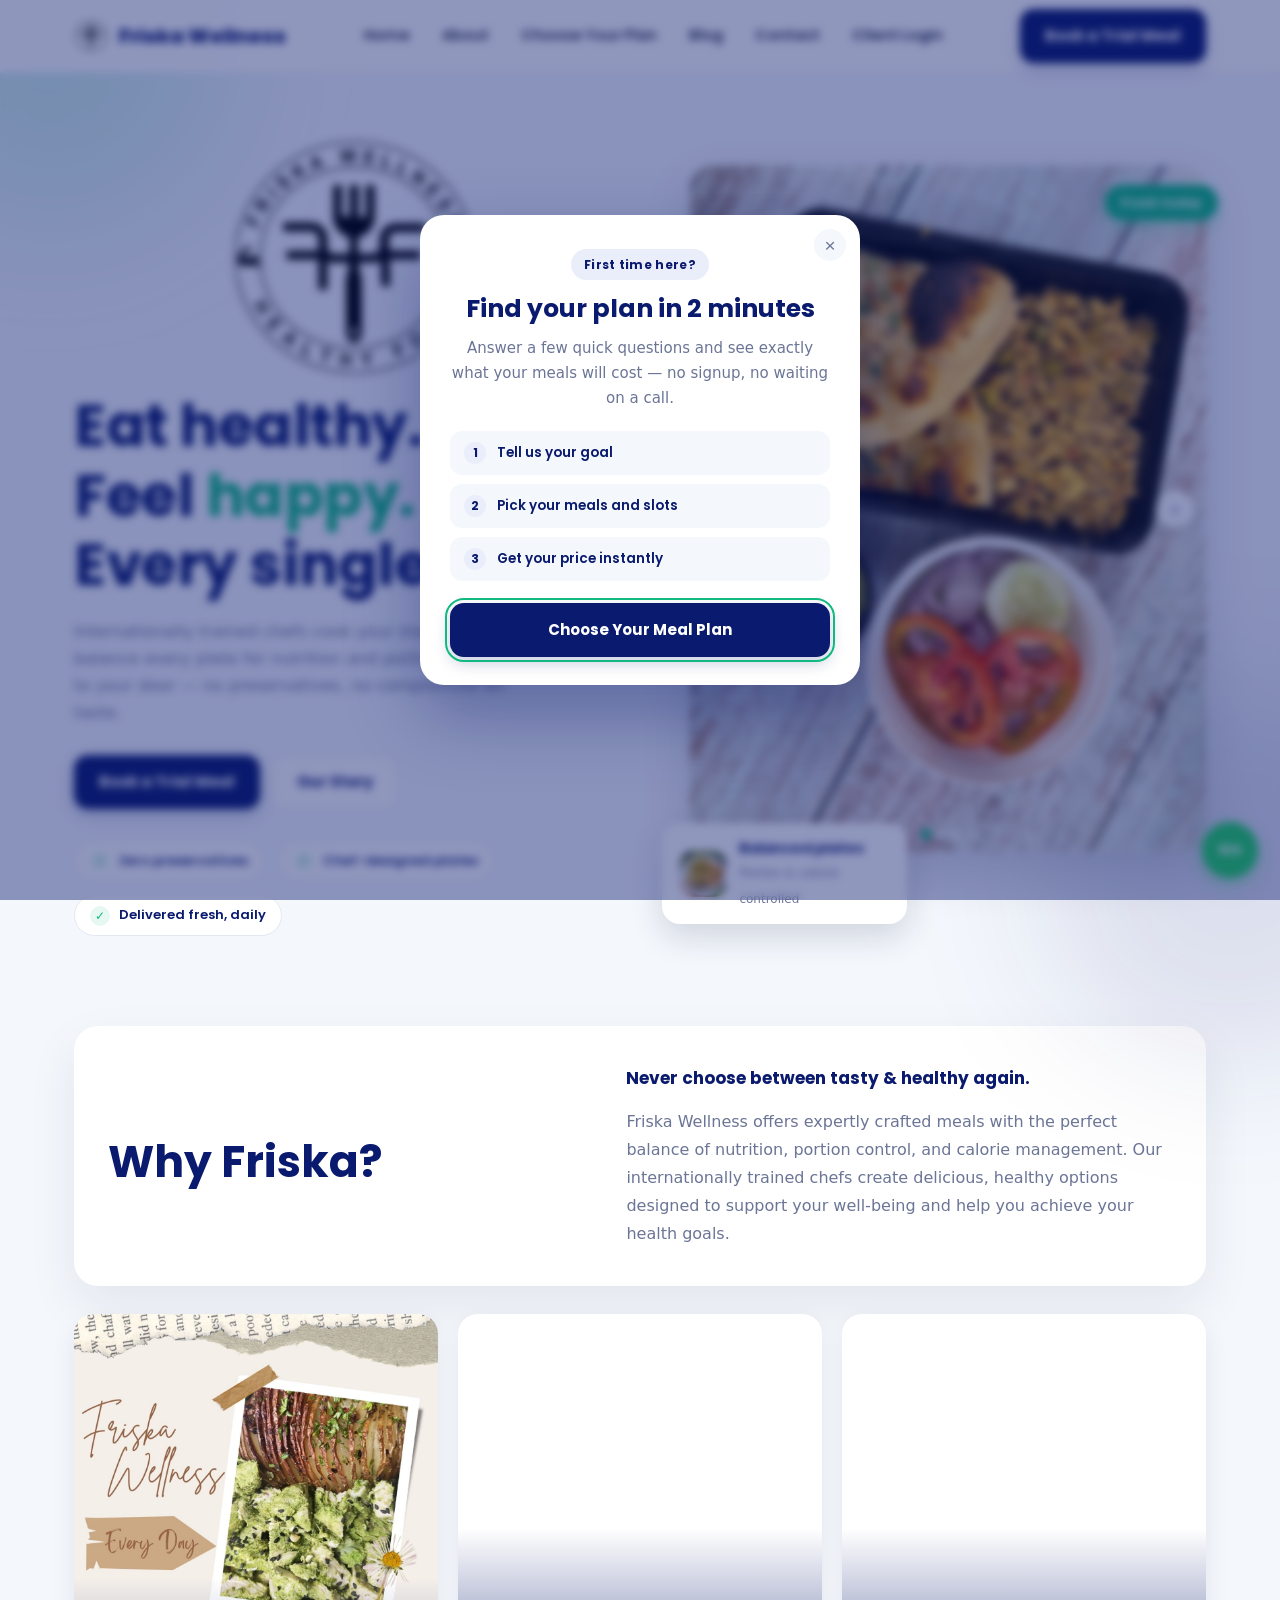
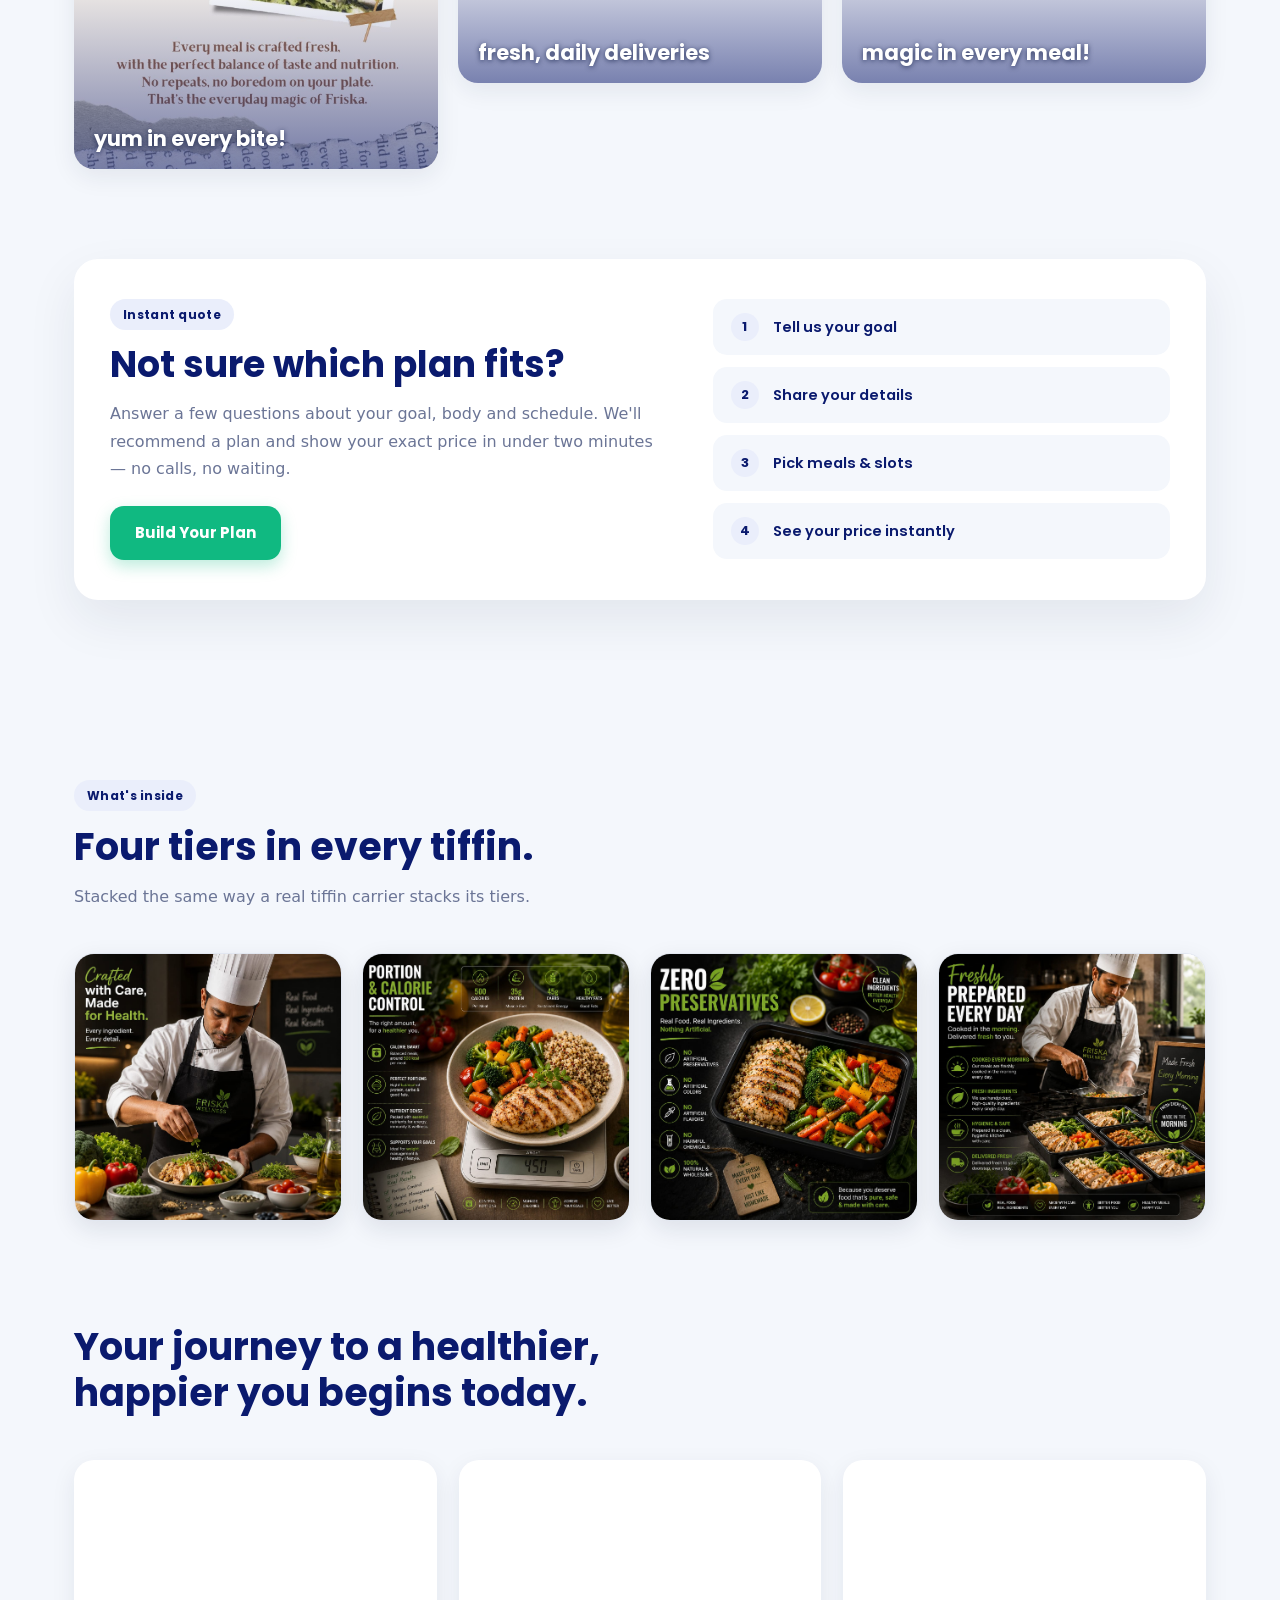
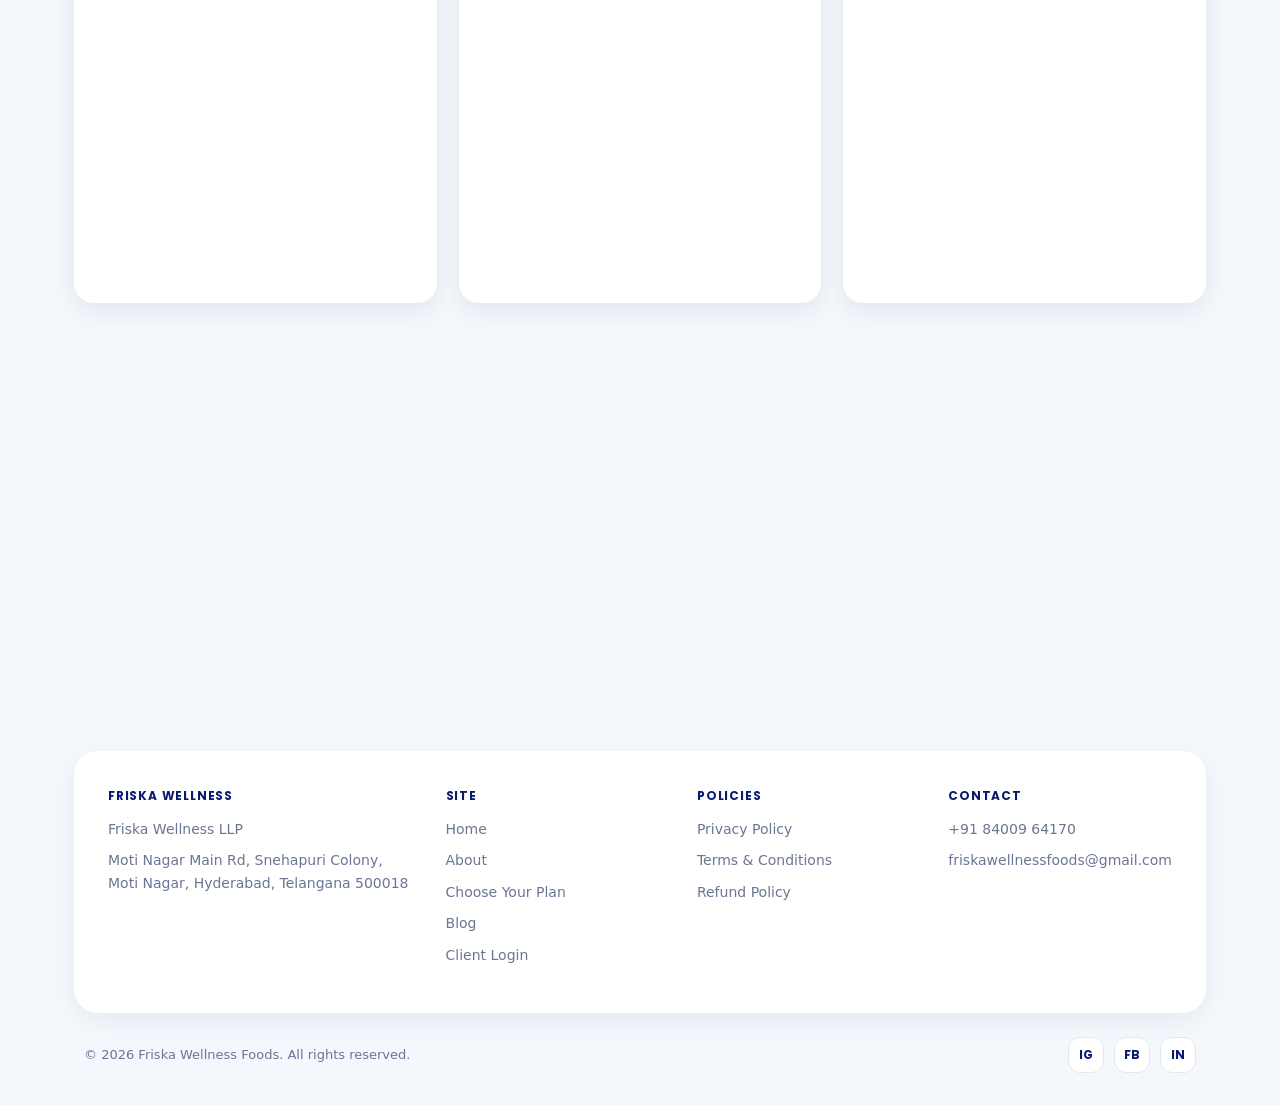
==== commit 6bcdc25b: "Update index.html" ====
--- a/index.html
+++ b/index.html
@@ -20,6 +20,9 @@
 <meta name="twitter:image" content="https://friskawellness.com/assets/hero-1.jpg">
 
 <link rel="icon" href="assets/logo.png">
+
+<!-- start the first hero image downloading immediately -->
+<link rel="preload" as="image" href="assets/hero-1.jpg" fetchpriority="high">
 <link rel="preconnect" href="https://fonts.googleapis.com">
 <link rel="preconnect" href="https://fonts.gstatic.com" crossorigin>
 <link href="https://fonts.googleapis.com/css2?family=Poppins:wght@500;600;700;800&display=swap" rel="stylesheet">
@@ -69,6 +72,7 @@
       <a href="plan/index.html">Choose Your Plan</a>
       <a href="blog.html">Blog</a>
       <a href="index.html#contact">Contact</a>
+      <a class="nav-login" href="client/index.html">Client Login</a>
     </nav>
     <div class="header-cta">
       <a class="btn btn-primary" href="plan/index.html">Book a Trial Meal</a>
@@ -80,7 +84,7 @@
 <section class="hero">
   <div class="wrap">
     <div>
-      <img src="assets/logo.png" alt="Friska Wellness" class="hero-logo">
+      <img src="assets/logo.png" alt="Friska Wellness" class="hero-logo" width="600" height="600" fetchpriority="high">
       <h1>Eat healthy.<br>Feel <em>happy.</em><br>Every single day.</h1>
       <p class="lede">Internationally trained chefs cook your meals fresh, balance every plate for nutrition and portion, and get it to your door — no preservatives, no compromise on taste.</p>
       <div class="hero-cta">
@@ -99,10 +103,10 @@
 
       <div class="carousel">
         <div class="carousel-track">
-          <div class="carousel-slide active"><img src="assets/hero-1.jpg" alt="Friska meals packed fresh"></div>
-          <div class="carousel-slide"><img src="assets/hero-2.jpg" alt="Chef preparing a Friska plate"></div>
-          <div class="carousel-slide"><img src="assets/hero-3.jpg" alt="Balanced Friska meal box"></div>
-          <div class="carousel-slide"><img src="assets/hero-4.jpg" alt="Friska daily delivery"></div>
+          <div class="carousel-slide active"><img src="assets/hero-1.jpg" alt="Friska meals packed fresh" width="1000" height="1250" fetchpriority="high" decoding="async"></div>
+          <div class="carousel-slide"><img data-src="assets/hero-2.jpg" alt="Chef preparing a Friska plate" width="1000" height="1250" decoding="async"></div>
+          <div class="carousel-slide"><img data-src="assets/hero-3.jpg" alt="Balanced Friska meal box" width="1000" height="1250" decoding="async"></div>
+          <div class="carousel-slide"><img data-src="assets/hero-4.jpg" alt="Friska daily delivery" width="1000" height="1250" decoding="async"></div>
         </div>
         <button class="carousel-btn prev" aria-label="Previous image">&#8249;</button>
         <button class="carousel-btn next" aria-label="Next image">&#8250;</button>
@@ -110,7 +114,7 @@
       </div>
 
       <div class="hero-float">
-        <div class="thumb"><img src="assets/float-thumb.jpg" alt=""></div>
+        <div class="thumb"><img src="assets/float-thumb.jpg" alt="" width="200" height="200" loading="lazy" decoding="async"></div>
         <div>
           <strong>Balanced plates</strong>
           <span>Portion &amp; calorie controlled</span>
@@ -134,15 +138,15 @@
 
     <div class="why-cards">
       <figure class="why-card">
-        <img src="assets/why-1.jpg" alt="Friska wrap">
+        <img src="assets/why-1.jpg" width="800" height="800" loading="lazy" decoding="async" alt="Friska wrap">
         <figcaption>yum in every bite!</figcaption>
       </figure>
       <figure class="why-card">
-        <img src="assets/why-2.jpg" alt="Friska delivery packaging">
+        <img src="assets/why-2.jpg" width="800" height="800" loading="lazy" decoding="async" alt="Friska delivery packaging">
         <figcaption>fresh, daily deliveries</figcaption>
       </figure>
       <figure class="why-card">
-        <img src="assets/why-3.jpg" alt="Friska meal box">
+        <img src="assets/why-3.jpg" width="800" height="800" loading="lazy" decoding="async" alt="Friska meal box">
         <figcaption>magic in every meal!</figcaption>
       </figure>
     </div>
@@ -177,7 +181,7 @@
     </div>
     <div class="tier-grid">
       <div class="tier-item">
-        <div class="tier-media"><img src="assets/tier-1.jpg" alt=""></div>
+        <div class="tier-media"><img src="assets/tier-1.jpg" alt="" width="700" height="900" loading="lazy" decoding="async"></div>
         <div class="tier-body">
           <span class="tier-num">Tier 01</span>
           <h3>Chef-crafted</h3>
@@ -185,7 +189,7 @@
         </div>
       </div>
       <div class="tier-item">
-        <div class="tier-media"><img src="assets/tier-2.jpg" alt=""></div>
+        <div class="tier-media"><img src="assets/tier-2.jpg" alt="" width="700" height="900" loading="lazy" decoding="async"></div>
         <div class="tier-body">
           <span class="tier-num">Tier 02</span>
           <h3>Portion &amp; calorie control</h3>
@@ -193,7 +197,7 @@
         </div>
       </div>
       <div class="tier-item">
-        <div class="tier-media"><img src="assets/tier-3.jpg" alt=""></div>
+        <div class="tier-media"><img src="assets/tier-3.jpg" alt="" width="700" height="900" loading="lazy" decoding="async"></div>
         <div class="tier-body">
           <span class="tier-num">Tier 03</span>
           <h3>Zero preservatives</h3>
@@ -201,7 +205,7 @@
         </div>
       </div>
       <div class="tier-item">
-        <div class="tier-media"><img src="assets/tier-4.jpg" alt=""></div>
+        <div class="tier-media"><img src="assets/tier-4.jpg" alt="" width="700" height="900" loading="lazy" decoding="async"></div>
         <div class="tier-body">
           <span class="tier-num">Tier 04</span>
           <h3>Freshly prepared</h3>
@@ -219,18 +223,18 @@
     </div>
     <div class="gallery-grid">
       <figure>
-        <img class="g-img g-base" src="assets/gallery-1.jpg" alt="Stay fit">
-        <img class="g-img g-hover" src="assets/gallery-1-hover.jpg" alt="" aria-hidden="true">
+        <img class="g-img g-base" src="assets/gallery-1.jpg" width="900" height="1100" loading="lazy" decoding="async" alt="Stay fit">
+        <img class="g-img g-hover" data-src="assets/gallery-1-hover.jpg" width="900" height="1100" decoding="async" alt="" aria-hidden="true">
         <figcaption>Stay Fit</figcaption>
       </figure>
       <figure>
-        <img class="g-img g-base" src="assets/gallery-2.jpg" alt="Be happy">
-        <img class="g-img g-hover" src="assets/gallery-2-hover.jpg" alt="" aria-hidden="true">
+        <img class="g-img g-base" src="assets/gallery-2.jpg" width="900" height="1100" loading="lazy" decoding="async" alt="Be happy">
+        <img class="g-img g-hover" data-src="assets/gallery-2-hover.jpg" width="900" height="1100" decoding="async" alt="" aria-hidden="true">
         <figcaption>Be Happy</figcaption>
       </figure>
       <figure>
-        <img class="g-img g-base" src="assets/gallery-3.jpg" alt="Get results">
-        <img class="g-img g-hover" src="assets/gallery-3-hover.jpg" alt="" aria-hidden="true">
+        <img class="g-img g-base" src="assets/gallery-3.jpg" width="900" height="1100" loading="lazy" decoding="async" alt="Get results">
+        <img class="g-img g-hover" data-src="assets/gallery-3-hover.jpg" width="900" height="1100" decoding="async" alt="" aria-hidden="true">
         <figcaption>Get Results</figcaption>
       </figure>
     </div>
@@ -279,6 +283,7 @@
         <a href="about.html">About</a>
         <a href="plan/index.html">Choose Your Plan</a>
         <a href="blog.html">Blog</a>
+        <a href="client/index.html">Client Login</a>
       </div>
       <div>
         <h4>Policies</h4>
--- a/css/style.css
+++ b/css/style.css
@@ -50,8 +50,16 @@
 /* ---------- Header ---------- */
 .site-header{
   position:sticky;top:0;z-index:30;
-  background:rgba(255,255,255,0.92);backdrop-filter:blur(8px);
   border-bottom:1px solid #eef1f7;
+}
+/* The blur lives on a pseudo-element, NOT on .site-header itself.
+   backdrop-filter on an element makes it a containing block for its
+   position:fixed children, which would trap the mobile nav inside the
+   72px header instead of letting it cover the screen. */
+.site-header::before{
+  content:"";position:absolute;inset:0;z-index:-1;
+  background:rgba(255,255,255,0.92);
+  backdrop-filter:blur(8px);
 }
 .site-header .wrap{display:flex;align-items:center;justify-content:space-between;height:72px;}
 .logo{
@@ -122,7 +130,9 @@
 
 /* --- Carousel --- */
 .carousel{
-  position:relative;border-radius:24px;overflow:hidden;aspect-ratio:4/5;
+  position:relative;border-radius:24px;overflow:hidden;
+  aspect-ratio:4/5;                 /* fallback — JS replaces this with the real
+                                       ratio of hero-1 as soon as it loads */
   box-shadow:0 20px 50px rgba(20,33,62,0.14);z-index:1;background:var(--white);
 }
 .carousel-track{position:absolute;inset:0;}
@@ -183,17 +193,20 @@
 .why-answer .kicker{font-family:var(--display);font-size:17px;font-weight:700;color:var(--navy);margin-bottom:14px;}
 .why-answer p{font-size:16px;color:var(--muted);line-height:1.75;}
 
-.why-cards{margin-top:28px;display:grid;grid-template-columns:repeat(3,1fr);gap:20px;}
+.why-cards{margin-top:28px;display:grid;grid-template-columns:repeat(3,1fr);gap:20px;align-items:start;}
 .why-card{
-  position:relative;margin:0;border-radius:20px;overflow:hidden;aspect-ratio:1/1;
+  position:relative;margin:0;border-radius:20px;overflow:hidden;
   background:var(--white);box-shadow:0 8px 24px rgba(20,33,62,0.08);
 }
-.why-card img{width:100%;height:100%;object-fit:cover;transition:transform .55s ease;}
-.why-card:hover img{transform:scale(1.07);}
-.why-card::after{content:"";position:absolute;inset:0;background:linear-gradient(to top, rgba(10,26,110,0.82), transparent 60%);}
+.why-card img{display:block;width:100%;height:auto;}
+.why-card::after{
+  content:"";position:absolute;inset:0;
+  background:linear-gradient(to top, rgba(10,26,110,0.55), transparent 42%);
+}
 .why-card figcaption{
   position:absolute;left:20px;right:20px;bottom:18px;z-index:2;
   font-family:var(--display);font-size:21px;font-weight:700;color:#fff;line-height:1.2;
+  text-shadow:0 1px 5px rgba(6,18,60,0.7);
 }
 
 /* ---------- Plan builder promo ---------- */
@@ -223,12 +236,10 @@
 .tier-grid{display:grid;grid-template-columns:repeat(4,1fr);gap:20px;}
 .tier-item{
   position:relative;overflow:hidden;
-  display:flex;flex-direction:column;justify-content:flex-end;
-  min-height:230px;
-  background:var(--white);border-radius:20px;padding:28px 24px;
-  border:1.5px solid transparent;
+  background:var(--white);border-radius:20px;
+  border:1.5px solid var(--line);
   box-shadow:0 8px 24px rgba(20,33,62,0.10);
-  transition:transform .3s ease, box-shadow .3s ease, border-color .3s ease;
+  transition:transform .3s ease, box-shadow .3s ease;
 }
 .tier-item:hover{
   transform:translateY(-6px);
@@ -236,59 +247,58 @@
   border-color:var(--line);
 }
 
-/* image shows by default; fades away on hover so the text is easy to read */
-.tier-media{position:absolute;inset:0;opacity:1;transition:opacity .4s ease, transform .6s ease;}
-.tier-media img{width:100%;height:100%;object-fit:cover;}
-.tier-media::after{
-  content:"";position:absolute;inset:0;
-  background:linear-gradient(to top,
-    rgba(10,26,110,0.78) 0%,
-    rgba(10,26,110,0.42) 45%,
-    rgba(10,26,110,0.14) 100%);
-}
-.tier-item:hover .tier-media{opacity:0;transform:scale(1.04);}
-
-.tier-body{position:relative;z-index:2;}
+/* The graphic sits in normal flow, so the card is exactly as tall as the image —
+   no letterboxing. Our text is a panel that fades over it on hover. */
+.tier-media{display:block;}
+.tier-media img{display:block;width:100%;height:auto;}
+
+.tier-body{
+  position:absolute;inset:0;z-index:2;
+  display:flex;flex-direction:column;justify-content:center;
+  padding:28px 24px;
+  background:var(--white);
+  opacity:0;transition:opacity .35s ease;
+}
+.tier-item:hover .tier-body{opacity:1;}
+
 .tier-num{
-  display:inline-block;font-family:var(--display);font-size:11.5px;font-weight:700;letter-spacing:.4px;
-  background:rgba(255,255,255,0.22);color:#fff;padding:5px 11px;border-radius:99px;
-  transition:background .4s ease, color .4s ease;
-}
-.tier-item h3{
-  font-size:18px;margin-top:14px;color:#fff;
-  text-shadow:0 1px 4px rgba(6,18,60,0.55);
-  transition:color .4s ease, text-shadow .4s ease;
-}
-.tier-item p{
-  margin-top:10px;font-size:14px;color:#fff;
-  text-shadow:0 1px 4px rgba(6,18,60,0.6);
-  transition:color .4s ease, text-shadow .4s ease;
-}
-.tier-item:hover .tier-num{background:#eaeefb;color:var(--navy);}
-.tier-item:hover h3{color:var(--navy);text-shadow:none;}
-.tier-item:hover p{color:var(--muted);text-shadow:none;}
+  align-self:flex-start;
+  font-family:var(--display);font-size:11.5px;font-weight:700;letter-spacing:.4px;
+  background:#eaeefb;color:var(--navy);padding:5px 11px;border-radius:99px;
+}
+.tier-item h3{font-size:18px;margin-top:14px;color:var(--navy);}
+.tier-item p{margin-top:10px;font-size:14px;color:var(--muted);}
 
 /* ---------- Gallery ---------- */
+/* Base image sits in flow so each banner is exactly its own height. */
 .gallery{padding:0 0 90px;}
-.gallery-grid{display:grid;grid-template-columns:repeat(3,1fr);gap:22px;}
+.gallery-grid{display:grid;grid-template-columns:repeat(3,1fr);gap:22px;align-items:start;}
 .gallery-grid figure{
   margin:0;position:relative;border-radius:20px;overflow:hidden;
-  aspect-ratio:3/4;background:var(--white);
+  background:var(--white);
   box-shadow:0 8px 24px rgba(20,33,62,0.08);
   transition:transform .35s ease, box-shadow .35s ease;
 }
 .gallery-grid figure:hover{transform:translateY(-6px);box-shadow:0 20px 44px rgba(20,33,62,0.16);}
-.g-img{
+.g-base{display:block;width:100%;height:auto;transition:opacity .5s ease;}
+.g-hover{
   position:absolute;inset:0;width:100%;height:100%;object-fit:cover;
-  transition:opacity .5s ease, transform .7s ease;
-}
-.g-hover{opacity:0;}
+  opacity:0;transition:opacity .5s ease;
+}
 .gallery-grid figure:hover .g-base{opacity:0;}
-.gallery-grid figure:hover .g-hover{opacity:1;transform:scale(1.05);}
-.gallery-grid figcaption{
-  position:absolute;bottom:0;left:0;right:0;z-index:2;padding:26px 20px 18px;
-  font-family:var(--display);font-size:20px;font-weight:700;color:#fff;
-  background:linear-gradient(to top, rgba(10,26,110,0.85), transparent);
+.gallery-grid figure:hover .g-hover{opacity:1;}
+.gallery-grid figcaption{display:none;}
+
+/* Tap toggles the pair on touch screens, where :hover sticks after a tap
+   and needs a second "hard" tap to clear. */
+.gallery-grid figure.flipped .g-base{opacity:0;}
+.gallery-grid figure.flipped .g-hover{opacity:1;}
+@media (hover: none){
+  .gallery-grid figure{cursor:pointer;}
+  .gallery-grid figure:hover .g-base{opacity:1;}
+  .gallery-grid figure:hover .g-hover{opacity:0;}
+  .gallery-grid figure.flipped .g-base{opacity:0;}
+  .gallery-grid figure.flipped .g-hover{opacity:1;}
 }
 
 /* ---------- Google reviews ---------- */
@@ -489,19 +499,143 @@
 }
 .float-wa:hover{transform:scale(1.08);}
 
-/* ---------- Blog cards ---------- */
-.post-grid{display:grid;grid-template-columns:repeat(3,1fr);gap:22px;}
+/* ---------- Blog listing ---------- */
+.blog-hero{padding:56px 0 34px;}
+.blog-hero h1{font-size:clamp(34px,4.6vw,50px);}
+.blog-hero p{margin-top:14px;font-size:17px;color:var(--muted);max-width:560px;}
+
+.post-grid{display:grid;grid-template-columns:repeat(3,1fr);gap:22px;padding-bottom:90px;}
 .post-card{
+  display:flex;flex-direction:column;
   background:var(--white);border-radius:20px;overflow:hidden;
   box-shadow:0 8px 24px rgba(20,33,62,0.07);
   transition:transform .3s ease, box-shadow .3s ease;
 }
 .post-card:hover{transform:translateY(-5px);box-shadow:0 16px 36px rgba(20,33,62,0.12);}
-.post-card img{width:100%;aspect-ratio:4/3;object-fit:cover;}
-.post-card .body{padding:22px 20px;}
-.post-card .eyebrow{margin-bottom:11px;}
-.post-card h3{font-size:17px;}
+.post-card a.post-thumb{display:block;overflow:hidden;}
+.post-card img{width:100%;aspect-ratio:16/10;object-fit:cover;transition:transform .5s ease;}
+.post-card:hover img{transform:scale(1.05);}
+.post-card .body{padding:22px 20px;display:flex;flex-direction:column;flex:1;}
+.post-card .eyebrow{margin-bottom:11px;align-self:flex-start;}
+.post-card h2{font-size:18px;line-height:1.3;}
+.post-card h2 a{text-decoration:none;}
+.post-card h2 a:hover{color:var(--accent);}
 .post-card p{margin-top:9px;font-size:14px;color:var(--muted);}
+.post-card .post-meta{
+  margin-top:auto;padding-top:16px;font-size:12.5px;color:var(--muted);
+  display:flex;align-items:center;gap:8px;flex-wrap:wrap;
+}
+.post-card .post-meta span{display:flex;align-items:center;gap:8px;}
+.post-card .post-meta .sep{width:4px;height:4px;border-radius:50%;background:#cfd5e6;}
+
+.blog-empty{
+  background:var(--white);border-radius:20px;padding:46px 26px;text-align:center;
+  box-shadow:0 8px 24px rgba(20,33,62,0.07);color:var(--muted);
+}
+
+/* ---------- Single post ---------- */
+.post-wrap{position:relative;z-index:1;max-width:760px;margin:0 auto;padding:0 24px;}
+
+.post-header{padding:44px 0 0;}
+.post-back{
+  display:inline-flex;align-items:center;gap:7px;
+  font-family:var(--display);font-size:13.5px;font-weight:600;
+  color:var(--muted);text-decoration:none;margin-bottom:22px;
+}
+.post-back:hover{color:var(--navy);}
+.post-header h1{font-size:clamp(30px,4.4vw,46px);line-height:1.15;}
+.post-byline{
+  display:flex;align-items:center;gap:12px;margin-top:22px;
+  padding-bottom:26px;border-bottom:1px solid var(--line);
+}
+.post-byline .avatar{
+  width:44px;height:44px;border-radius:50%;flex-shrink:0;object-fit:cover;
+  background:#eaeefb;color:var(--navy);
+  display:flex;align-items:center;justify-content:center;
+  font-family:var(--display);font-size:15px;font-weight:700;
+}
+.post-byline .who{font-family:var(--display);font-size:14.5px;font-weight:600;color:var(--navy);}
+.post-byline .when{font-size:12.5px;color:var(--muted);margin-top:2px;}
+
+.post-cover{
+  margin:30px 0 6px;border-radius:20px;overflow:hidden;
+  box-shadow:0 12px 32px rgba(20,33,62,0.12);
+}
+.post-cover img{width:100%;aspect-ratio:16/9;object-fit:cover;}
+
+.post-body{padding:22px 0 10px;}
+.post-body p{font-size:16.5px;line-height:1.8;color:#3a4356;margin:0 0 20px;}
+.post-body h2{font-size:clamp(22px,2.6vw,28px);margin:38px 0 12px;}
+.post-body h3{font-size:18px;margin:28px 0 10px;color:var(--navy);}
+.post-body ul,.post-body ol{margin:0 0 20px;padding-left:22px;}
+.post-body li{font-size:16.5px;line-height:1.8;color:#3a4356;margin-bottom:8px;}
+.post-body a{color:var(--accent);}
+.post-body strong{color:var(--navy);}
+.post-body figure{margin:26px 0;}
+.post-body figure img{width:100%;border-radius:16px;box-shadow:0 8px 24px rgba(20,33,62,0.1);}
+.post-body figcaption{
+  margin-top:10px;font-size:13.5px;color:var(--muted);font-style:italic;text-align:center;
+}
+.post-body blockquote{
+  margin:26px 0;padding:20px 24px;
+  background:var(--white);border-left:4px solid var(--accent);border-radius:0 14px 14px 0;
+  box-shadow:0 6px 18px rgba(20,33,62,0.06);
+}
+.post-body blockquote p{margin:0;font-size:16.5px;color:var(--navy);}
+.post-signoff{
+  margin-top:32px;padding-top:22px;border-top:1px solid var(--line);
+  font-family:var(--display);font-size:14.5px;color:var(--navy);
+}
+.post-signoff span{display:block;font-family:var(--body);font-size:13.5px;color:var(--muted);font-weight:400;margin-top:2px;}
+
+/* ---------- Share bar ---------- */
+.share{
+  margin:34px 0 0;padding:20px 22px;
+  background:var(--white);border-radius:18px;
+  box-shadow:0 8px 24px rgba(20,33,62,0.07);
+  display:flex;align-items:center;gap:14px;flex-wrap:wrap;
+}
+.share-label{font-family:var(--display);font-size:13.5px;font-weight:600;color:var(--navy);}
+.share-btns{display:flex;gap:9px;flex-wrap:wrap;margin-left:auto;}
+.share-btn{
+  width:40px;height:40px;border-radius:12px;cursor:pointer;
+  border:1.5px solid var(--line);background:var(--white);color:var(--navy);
+  display:flex;align-items:center;justify-content:center;
+  text-decoration:none;
+  transition:background .2s ease,color .2s ease,border-color .2s ease,transform .2s ease;
+}
+.share-btn svg{width:18px;height:18px;}
+.share-btn:hover{background:var(--navy);color:#fff;border-color:var(--navy);transform:translateY(-2px);}
+.share-btn.wa:hover{background:#25D366;border-color:#25D366;}
+.share-copied{
+  font-size:12.5px;font-weight:600;color:var(--accent);
+  opacity:0;transition:opacity .25s ease;
+}
+.share-copied.show{opacity:1;}
+
+/* ---------- Post footer nav ---------- */
+.post-more{padding:44px 0 90px;}
+.post-more h2{font-size:22px;margin-bottom:22px;}
+.post-more .post-grid{grid-template-columns:repeat(2,1fr);padding-bottom:0;}
+
+@media (max-width:1000px){
+  .post-more .post-grid{grid-template-columns:1fr;}
+}
+@media (max-width:680px){
+  .blog-hero{padding:34px 0 24px;}
+  .blog-hero h1{font-size:clamp(27px,7.4vw,34px);}
+  .blog-hero p{font-size:15.5px;}
+  .post-grid{grid-template-columns:1fr;padding-bottom:56px;}
+  .post-wrap{padding:0 18px;}
+  .post-header{padding:26px 0 0;}
+  .post-header h1{font-size:clamp(25px,7vw,32px);}
+  .post-cover{margin:22px 0 4px;border-radius:16px;}
+  .post-body p,.post-body li{font-size:16px;}
+  .post-body h2{font-size:21px;margin:30px 0 10px;}
+  .share{padding:16px 18px;gap:10px;}
+  .share-btns{margin-left:0;width:100%;}
+  .post-more{padding:30px 0 56px;}
+}
 
 /* ---------- Legal pages ---------- */
 .legal{
@@ -531,7 +665,6 @@
   .tier-grid{grid-template-columns:repeat(2,1fr);}
   .gallery-grid{grid-template-columns:repeat(3,1fr);gap:14px;}
   .rv-card{flex:0 0 calc((100% - 20px) / 2);}
-  .post-grid{grid-template-columns:1fr;}
   .footer-grid{grid-template-columns:1fr 1fr;}
   .cta-inner{padding:38px 30px;}
 }
@@ -540,7 +673,7 @@
 @media (max-width:900px){
   .site-header .wrap{height:66px;}
   nav.main-nav{
-    position:fixed;inset:66px 0 0 0;background:var(--bg);
+    position:fixed;inset:66px 0 0 0;z-index:40;background:var(--bg);
     flex-direction:column;align-items:flex-start;
     padding:30px 22px;gap:6px;
     overflow-y:auto;
@@ -579,7 +712,6 @@
     position:static;max-width:none;margin-top:12px;
     padding:13px 16px;box-shadow:0 8px 20px rgba(20,33,62,0.10);
   }
-  .carousel{aspect-ratio:1/1;}
   .carousel-btn{width:34px;height:34px;}
 
   .why,.tiers{padding:56px 0;}
@@ -597,19 +729,17 @@
   .planner-inner{padding:26px 20px;border-radius:18px;}
   .planner-inner .btn{width:100%;}
 
+  /* No hover on touch, so stack: full graphic on top, our text underneath. */
   .tier-grid{grid-template-columns:1fr;gap:14px;}
-  .tier-item{padding:22px 20px;border-radius:16px;}
-  /* no hover on touch — image stays visible with the text over it */
-  .tier-item:hover{transform:none;box-shadow:0 8px 24px rgba(20,33,62,0.10);border-color:transparent;}
-  .tier-item:hover .tier-media{opacity:1;transform:none;}
-  .tier-item:hover .tier-num{background:rgba(255,255,255,0.22);color:#fff;}
-  .tier-item:hover h3{color:#fff;text-shadow:0 1px 4px rgba(6,18,60,0.55);}
-  .tier-item:hover p{color:#fff;text-shadow:0 1px 4px rgba(6,18,60,0.6);}
+  .tier-item{border-radius:16px;}
+  .tier-body{
+    position:static;opacity:1;
+    background:transparent;padding:18px 20px 20px;
+  }
+  .tier-item:hover{transform:none;box-shadow:0 8px 24px rgba(20,33,62,0.10);}
 
   .gallery-grid{grid-template-columns:1fr;gap:14px;}
-  .gallery-grid figure{aspect-ratio:4/3;}
   .gallery-grid figure:hover{transform:none;}
-  .gallery-grid figcaption{font-size:18px;padding:22px 16px 14px;}
 
   .rv-summary{padding:16px 18px;gap:12px;border-radius:16px;}
   .rv-score{font-size:28px;}
@@ -627,7 +757,6 @@
   .footer-grid{grid-template-columns:1fr;gap:24px;padding:28px 22px;border-radius:18px;}
   .footer-bottom{padding:20px 4px 0;font-size:12.5px;}
 
-  .post-card:hover,.testi-card:hover{transform:none;}
 
   .legal{padding:28px 20px;margin:20px 14px 56px;border-radius:18px;}
   .legal h1{font-size:27px;margin-bottom:18px;}
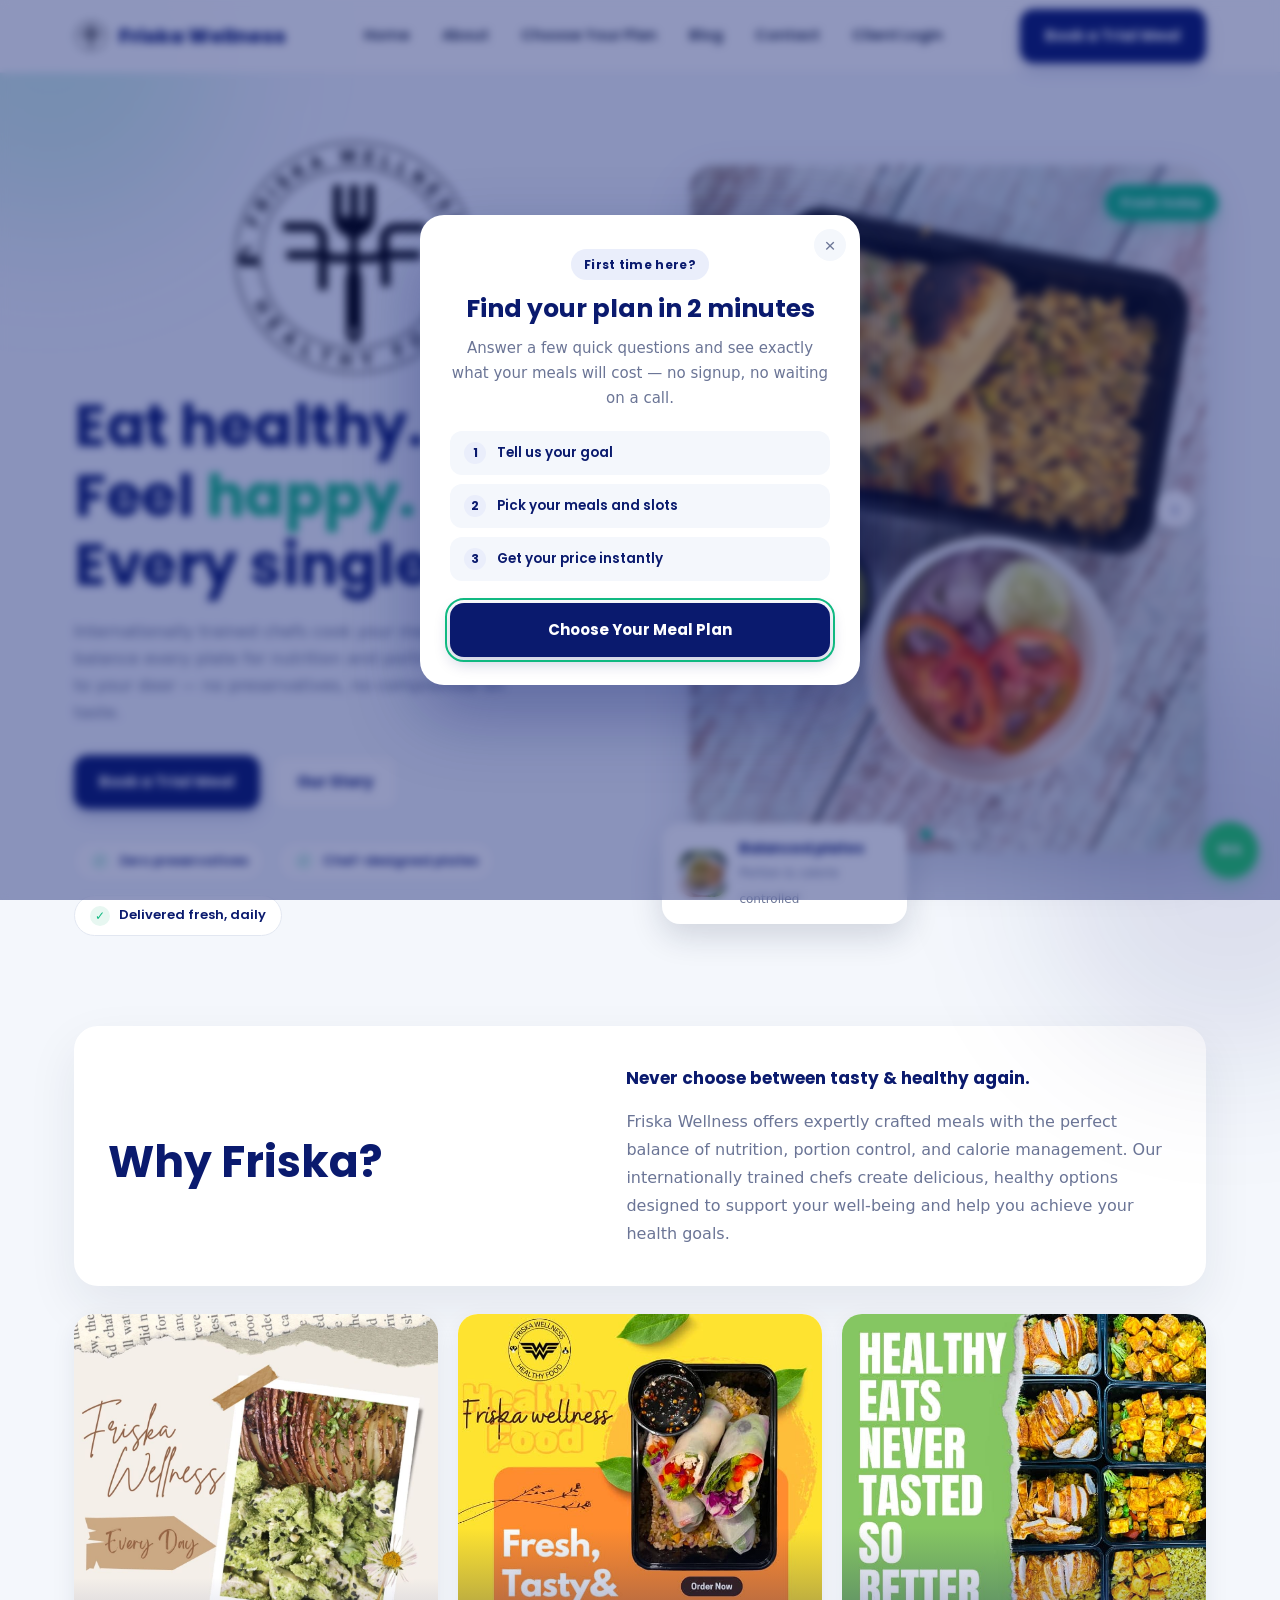
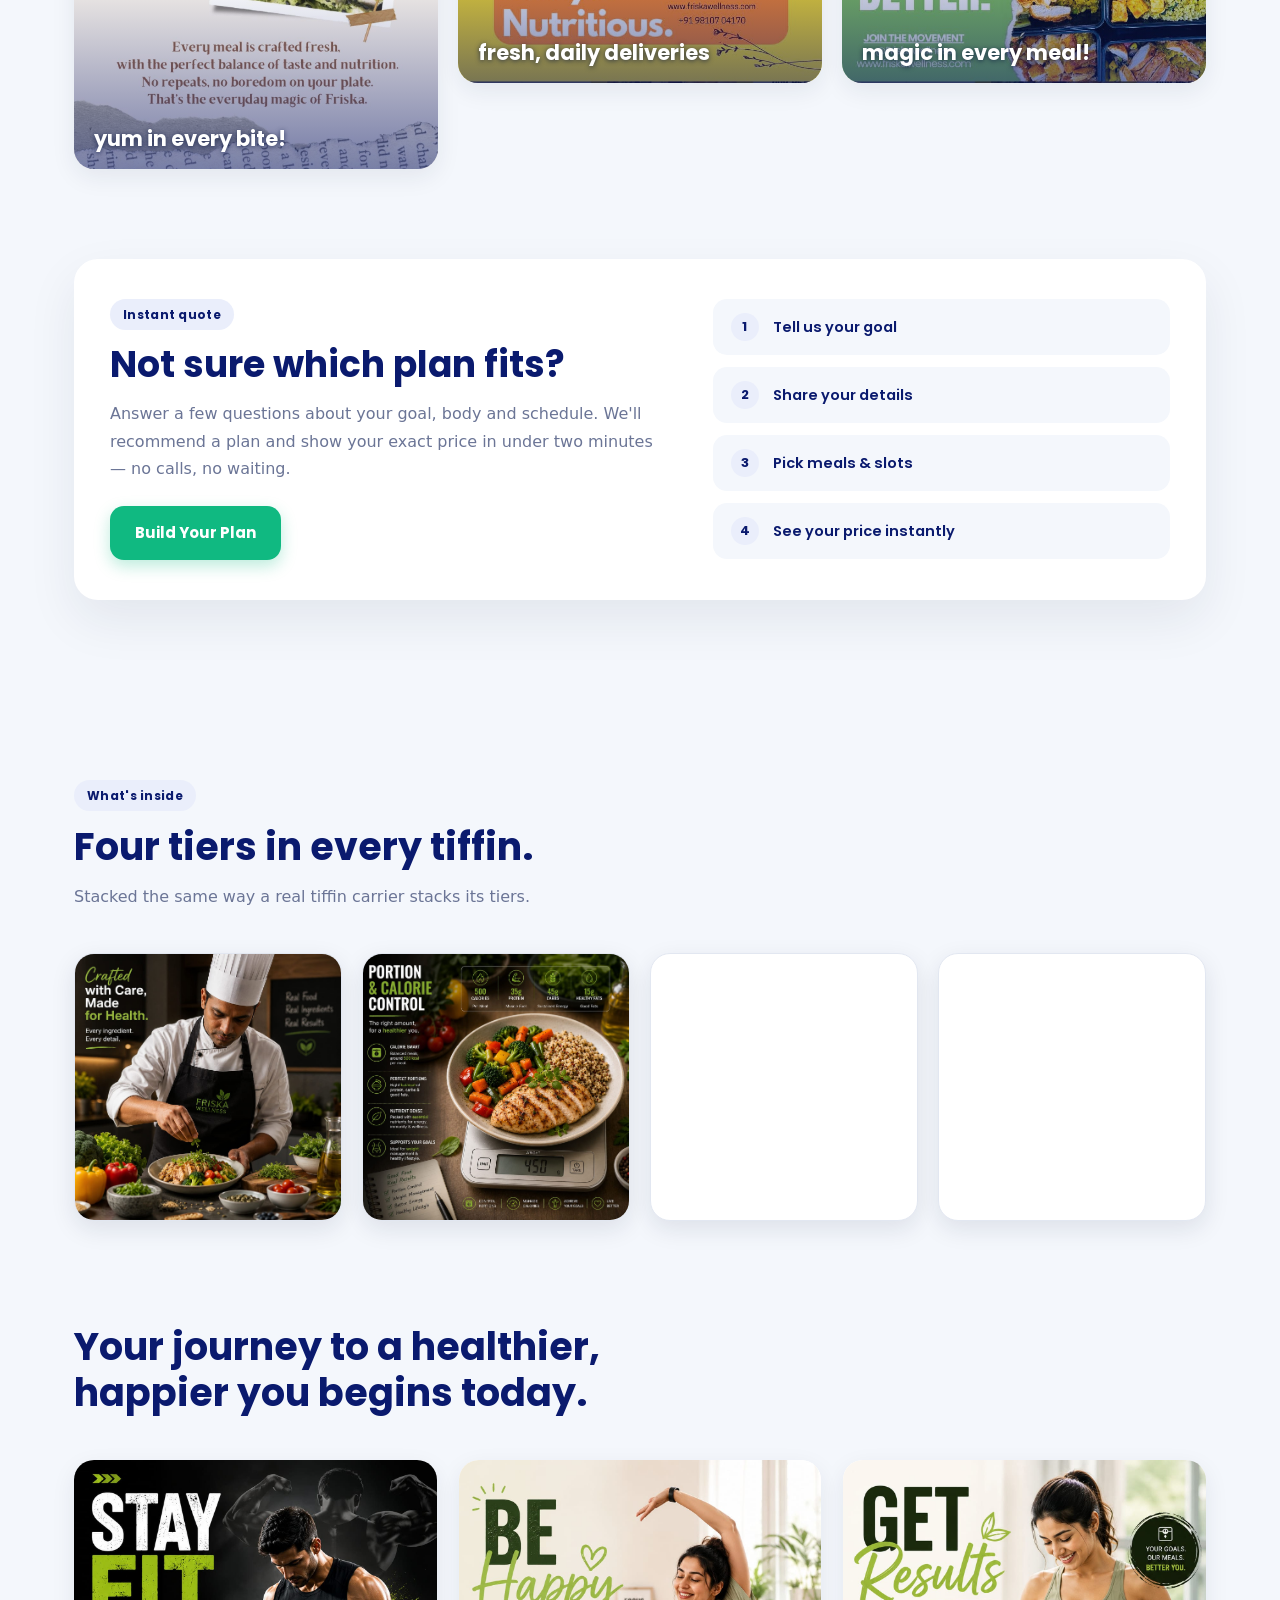
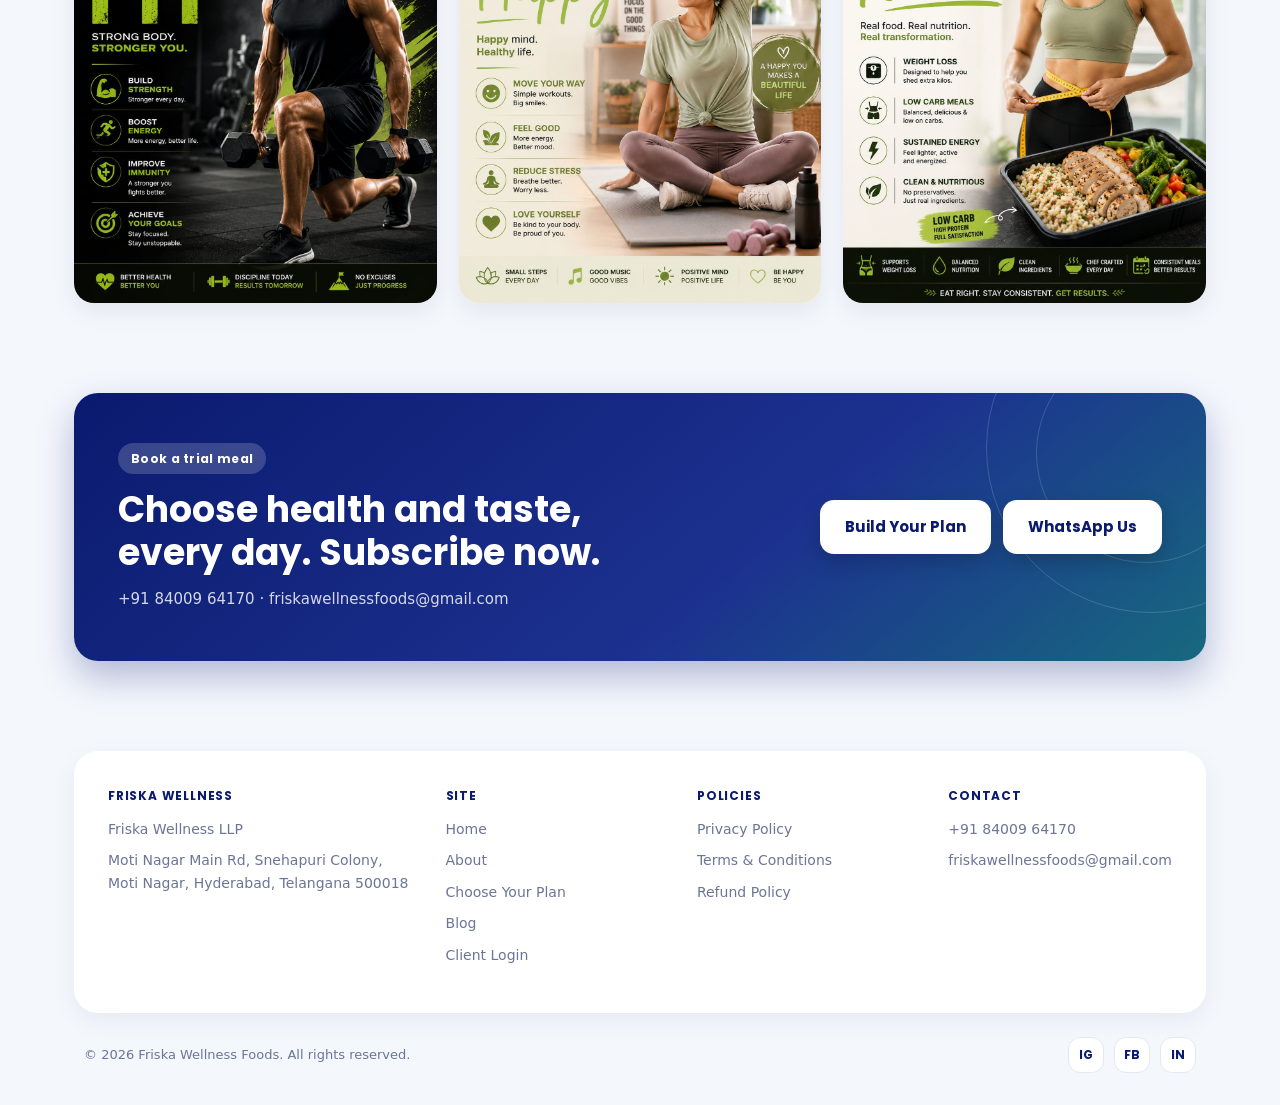
==== commit 9b93fa2e: "Update index.html" ====
--- a/index.html
+++ b/index.html
@@ -72,7 +72,7 @@
       <a href="plan/index.html">Choose Your Plan</a>
       <a href="blog.html">Blog</a>
       <a href="index.html#contact">Contact</a>
-      <a class="nav-login" href="client/index.html">Client Login</a>
+      <a href="client/index.html">Client Login</a>
     </nav>
     <div class="header-cta">
       <a class="btn btn-primary" href="plan/index.html">Book a Trial Meal</a>
--- a/css/style.css
+++ b/css/style.css
@@ -107,6 +107,7 @@
 
 .nav-toggle{display:none;background:none;border:0;cursor:pointer;padding:6px;}
 .nav-toggle span{display:block;width:24px;height:2px;background:var(--navy);margin:5px 0;border-radius:2px;}
+
 
 /* ---------- Hero ---------- */
 .hero{padding:64px 0 0;}
